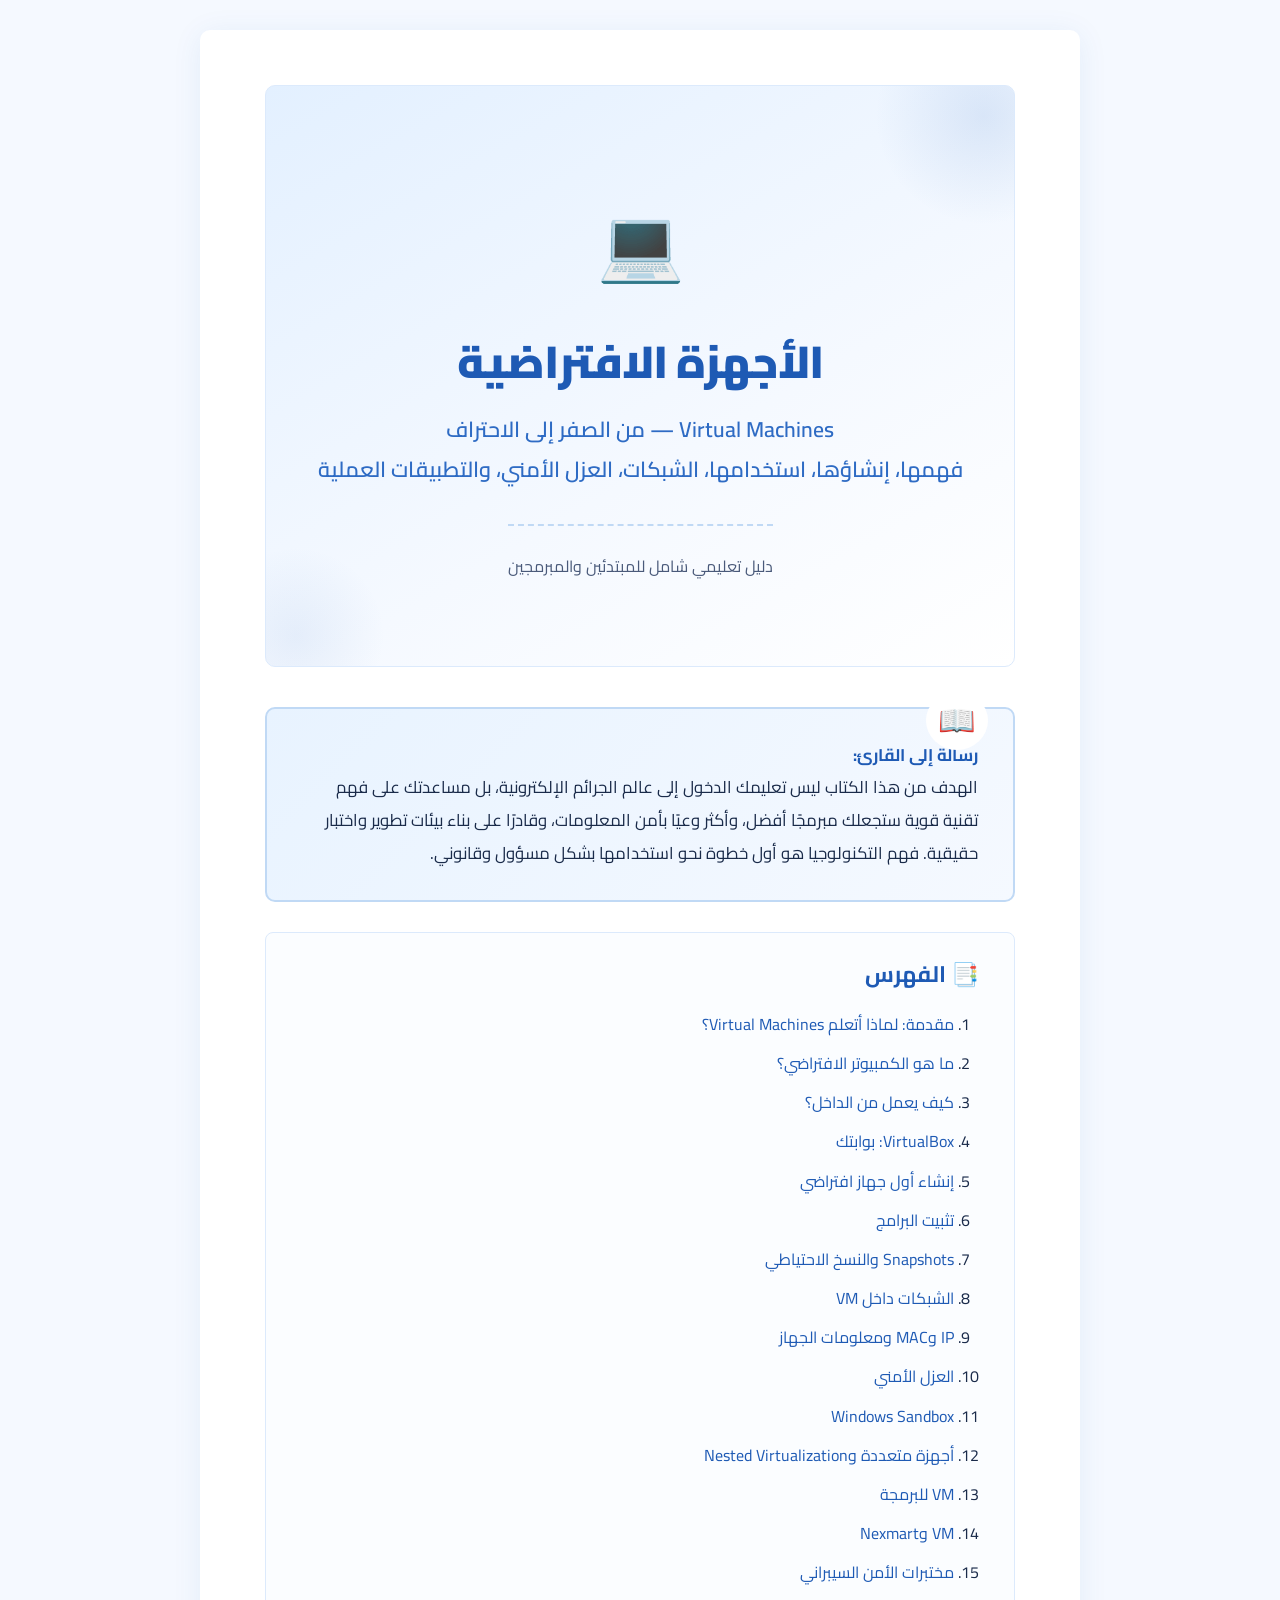
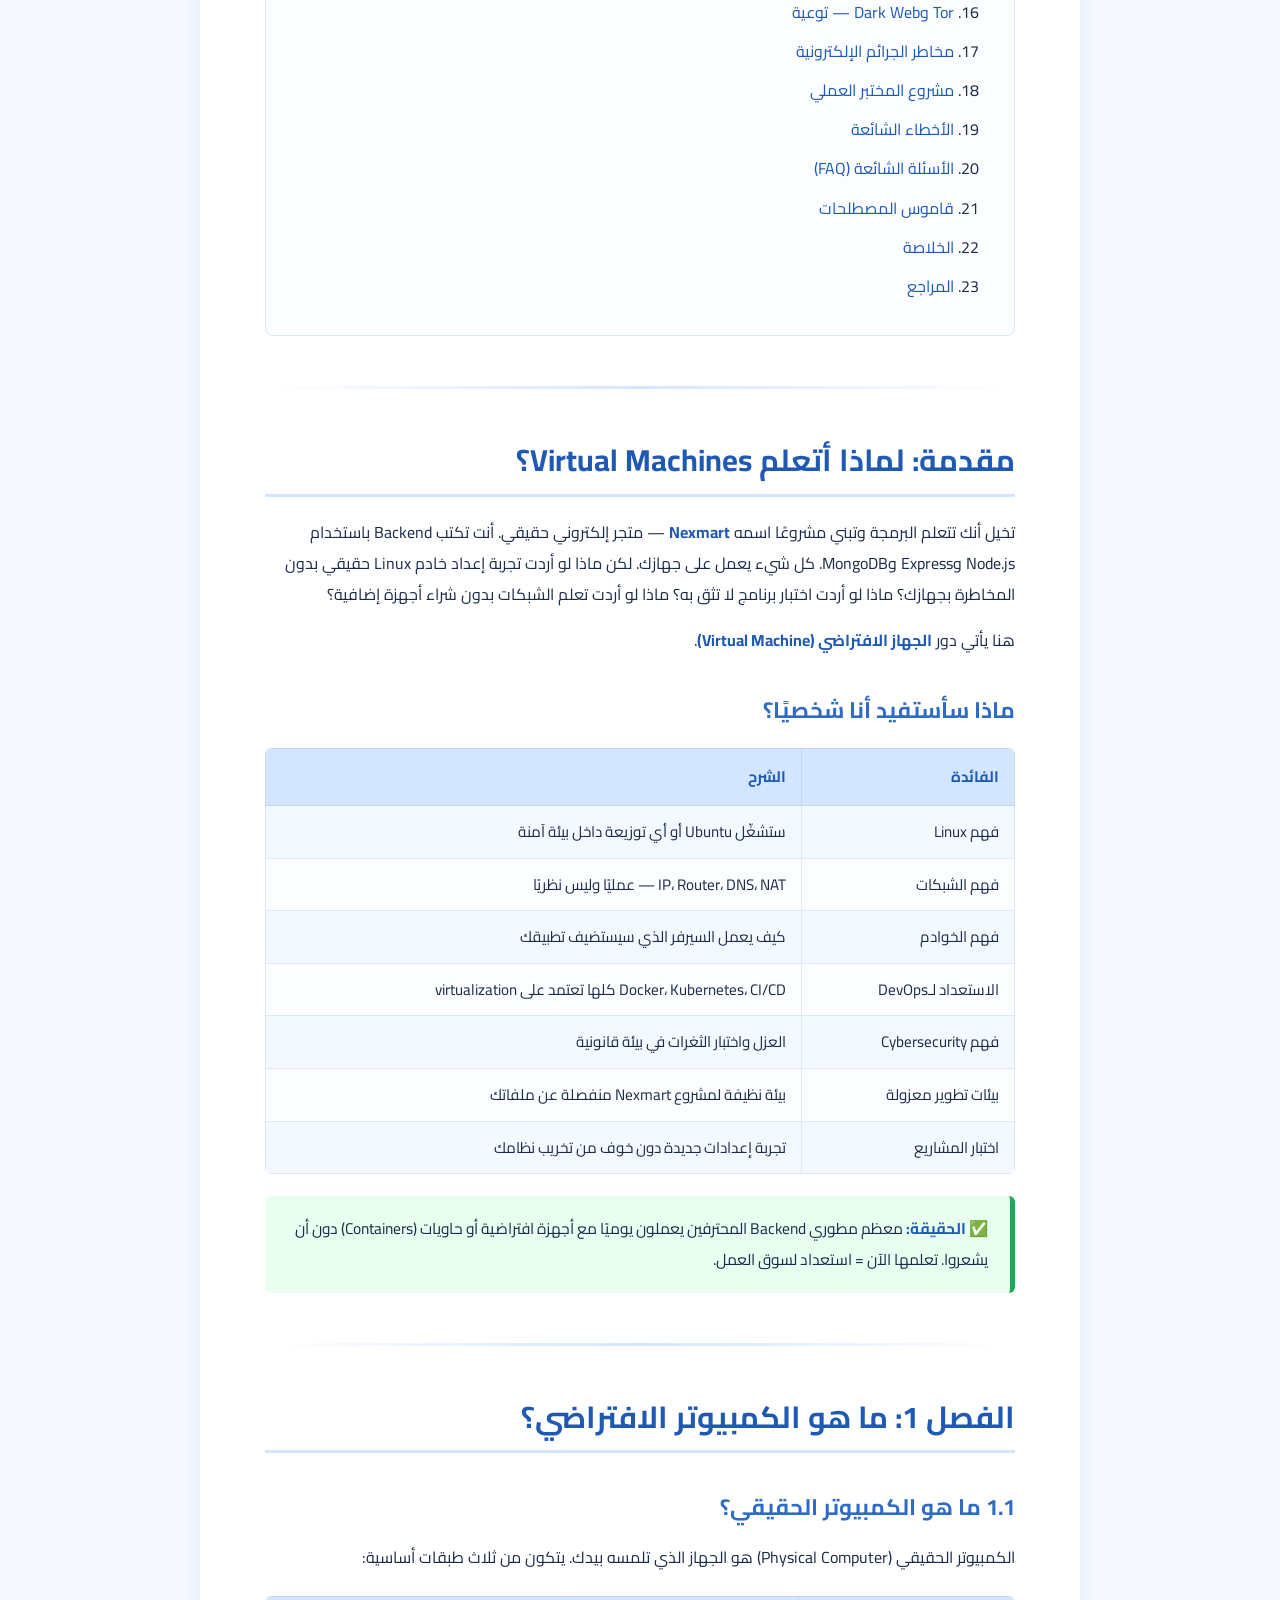
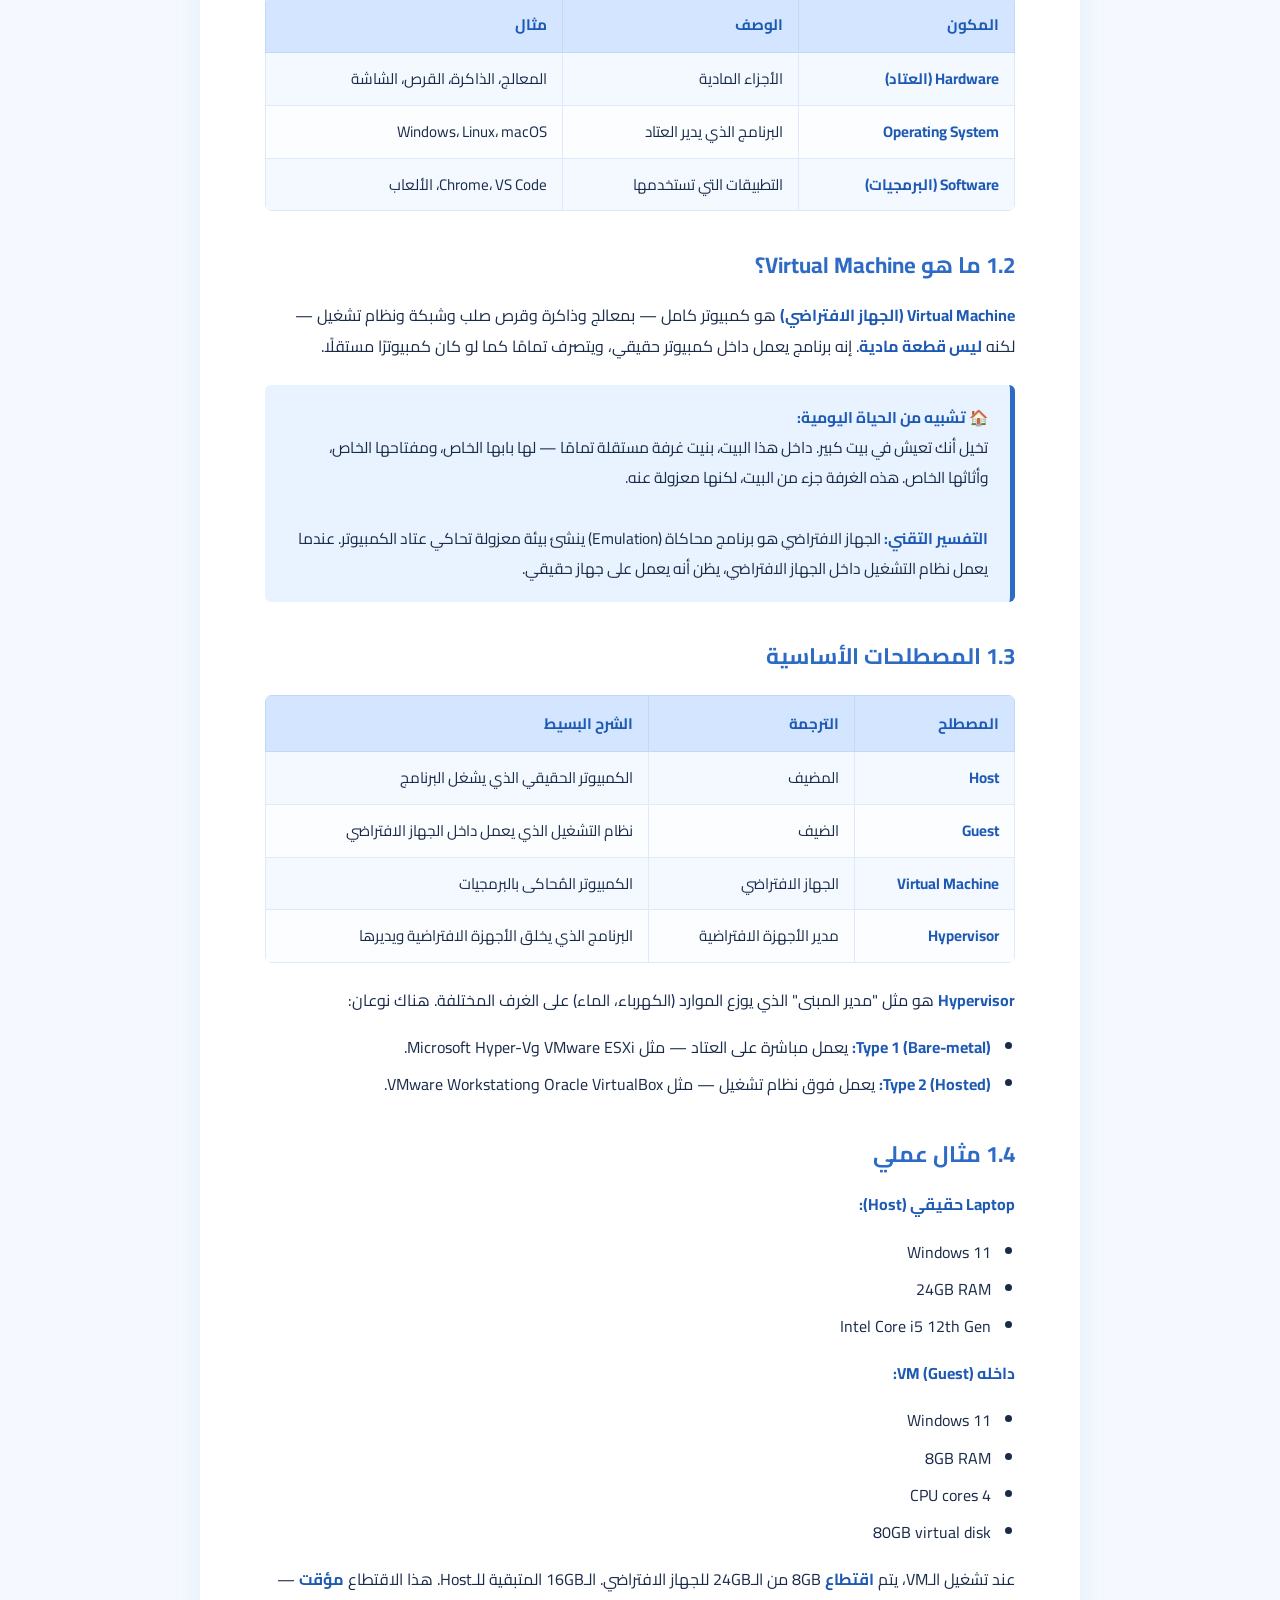
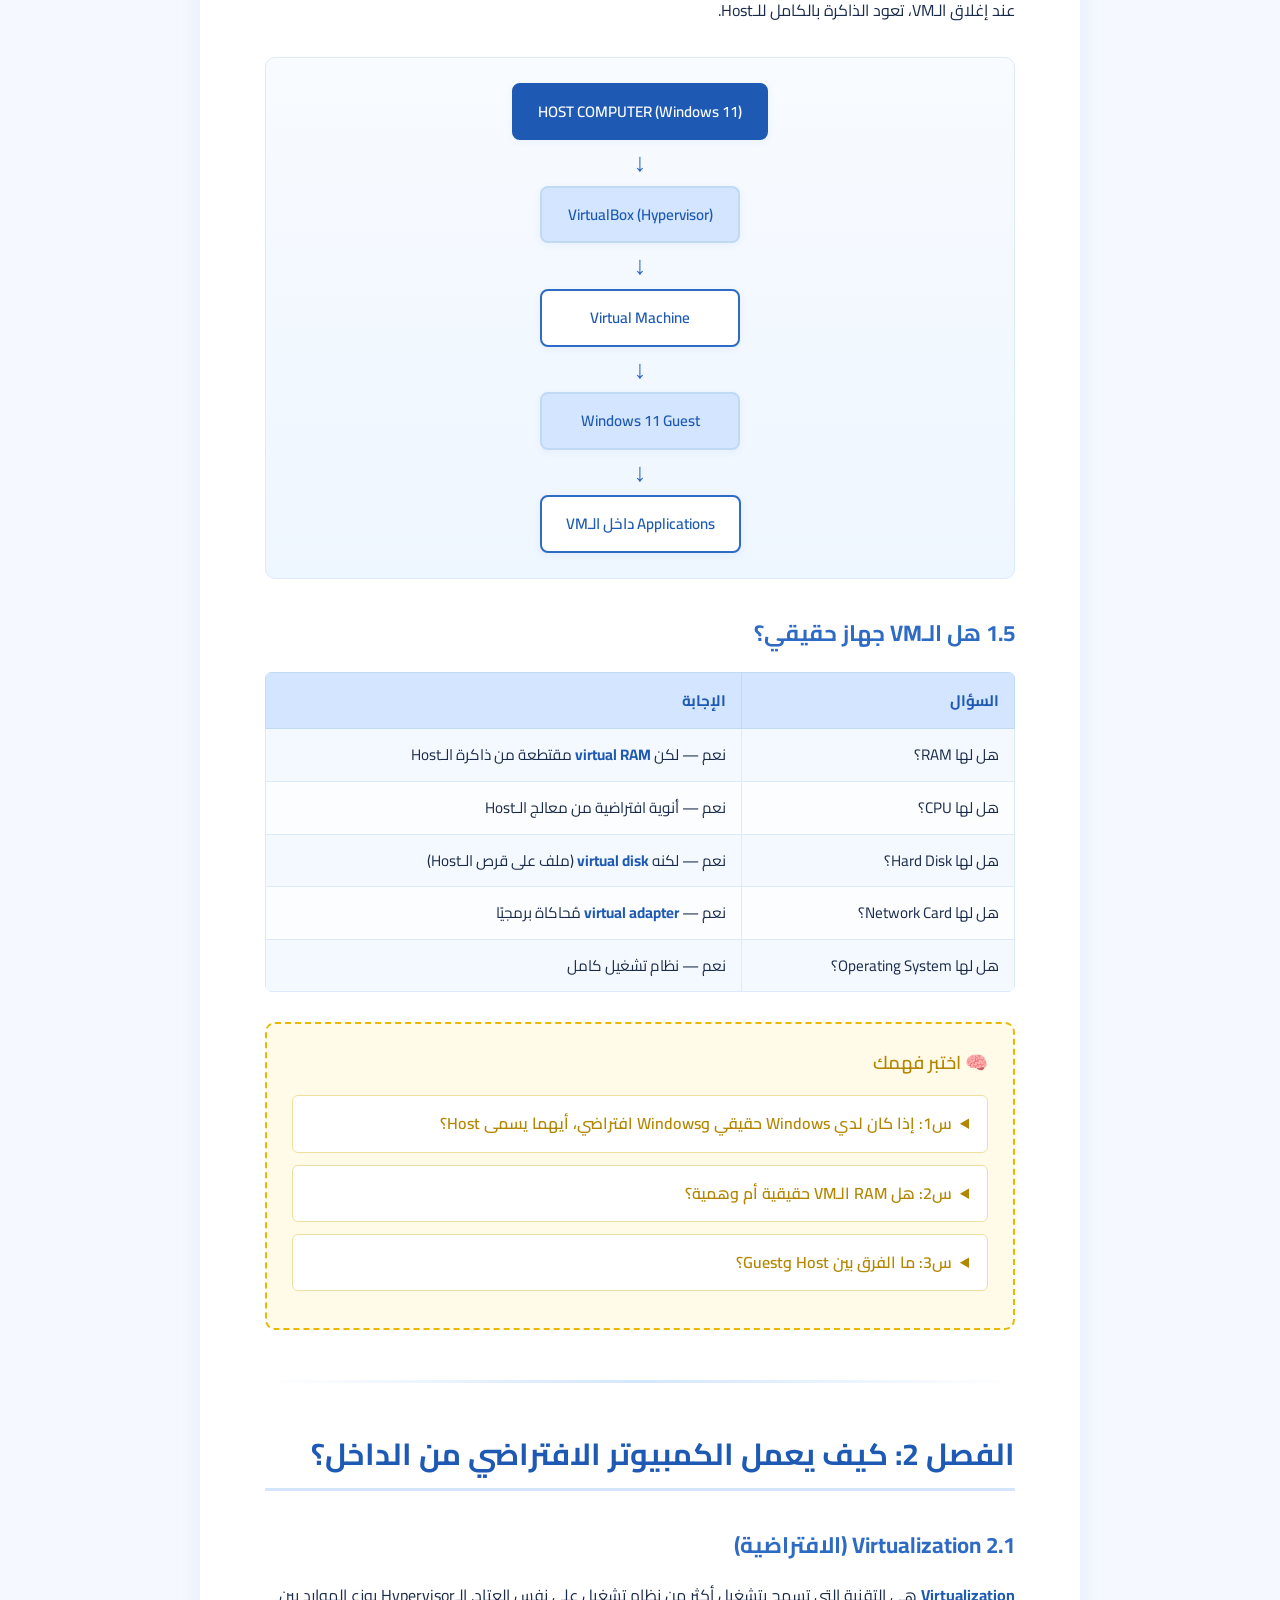
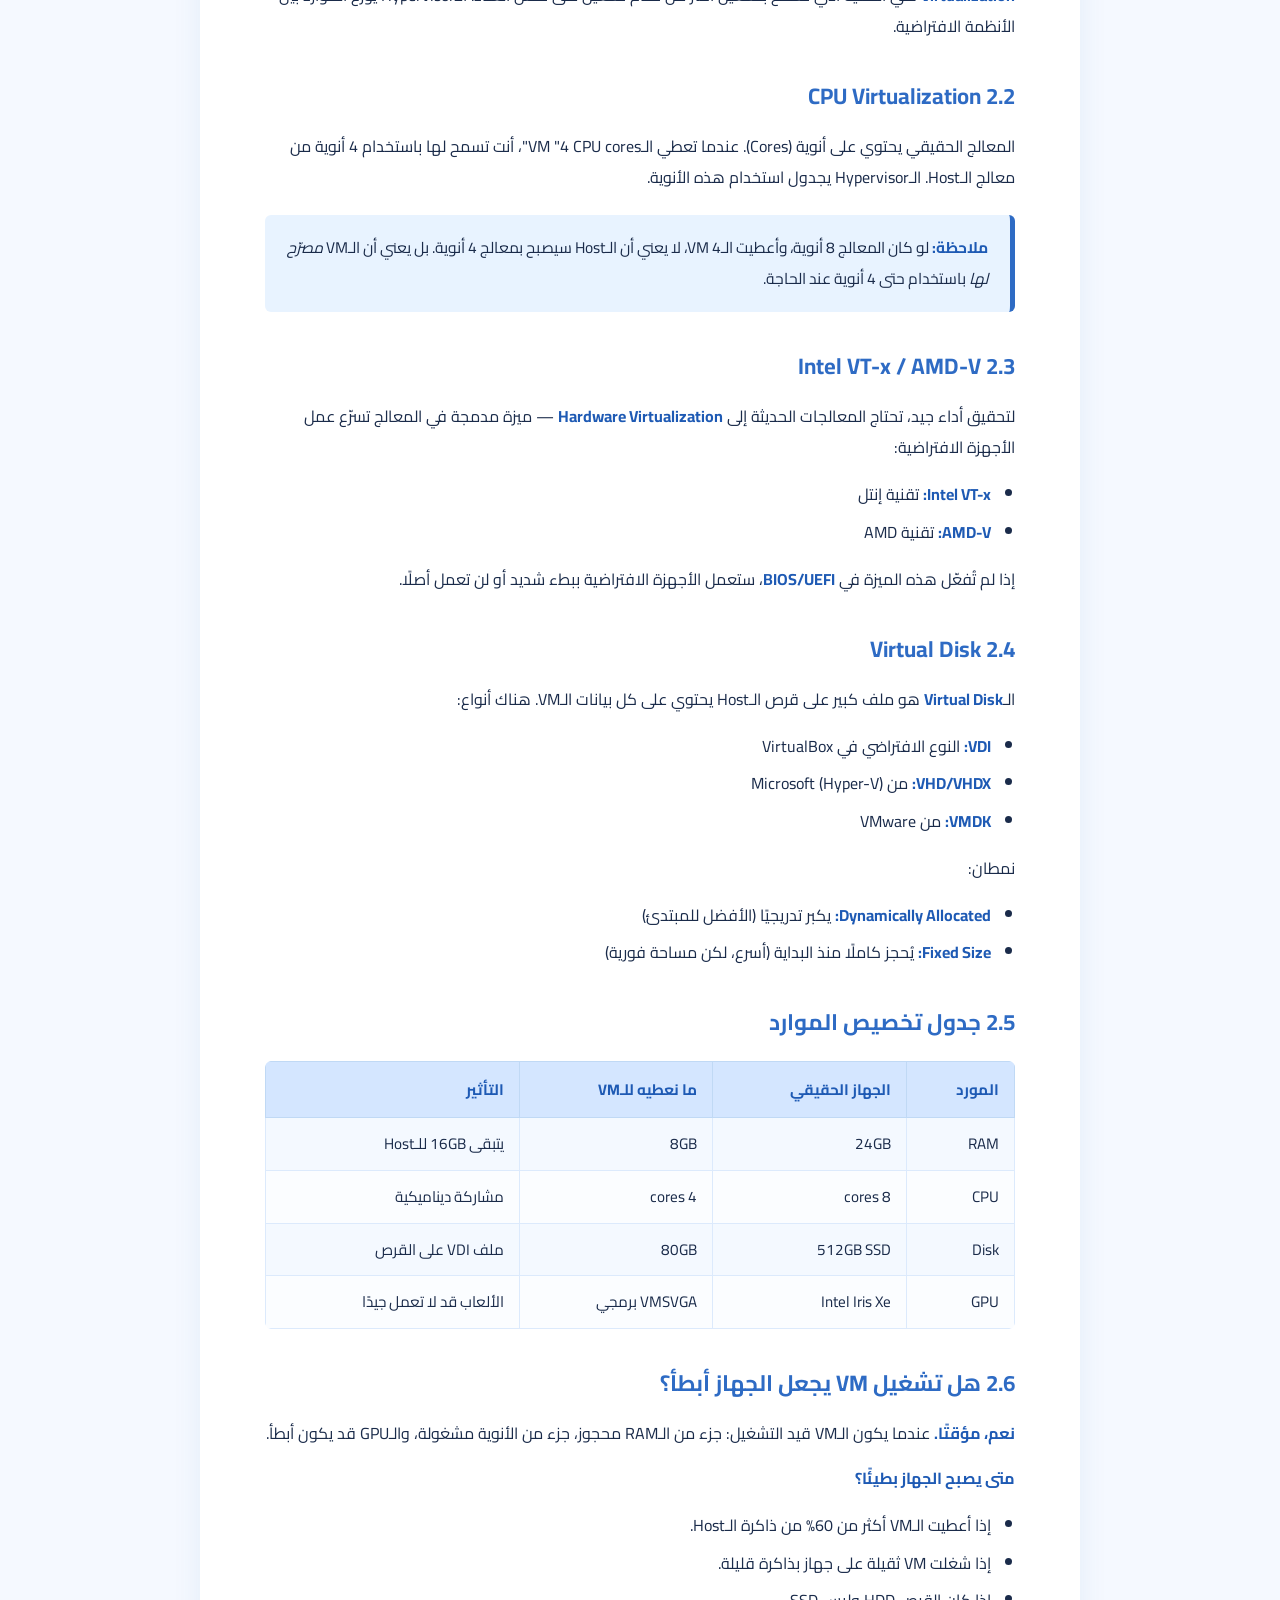
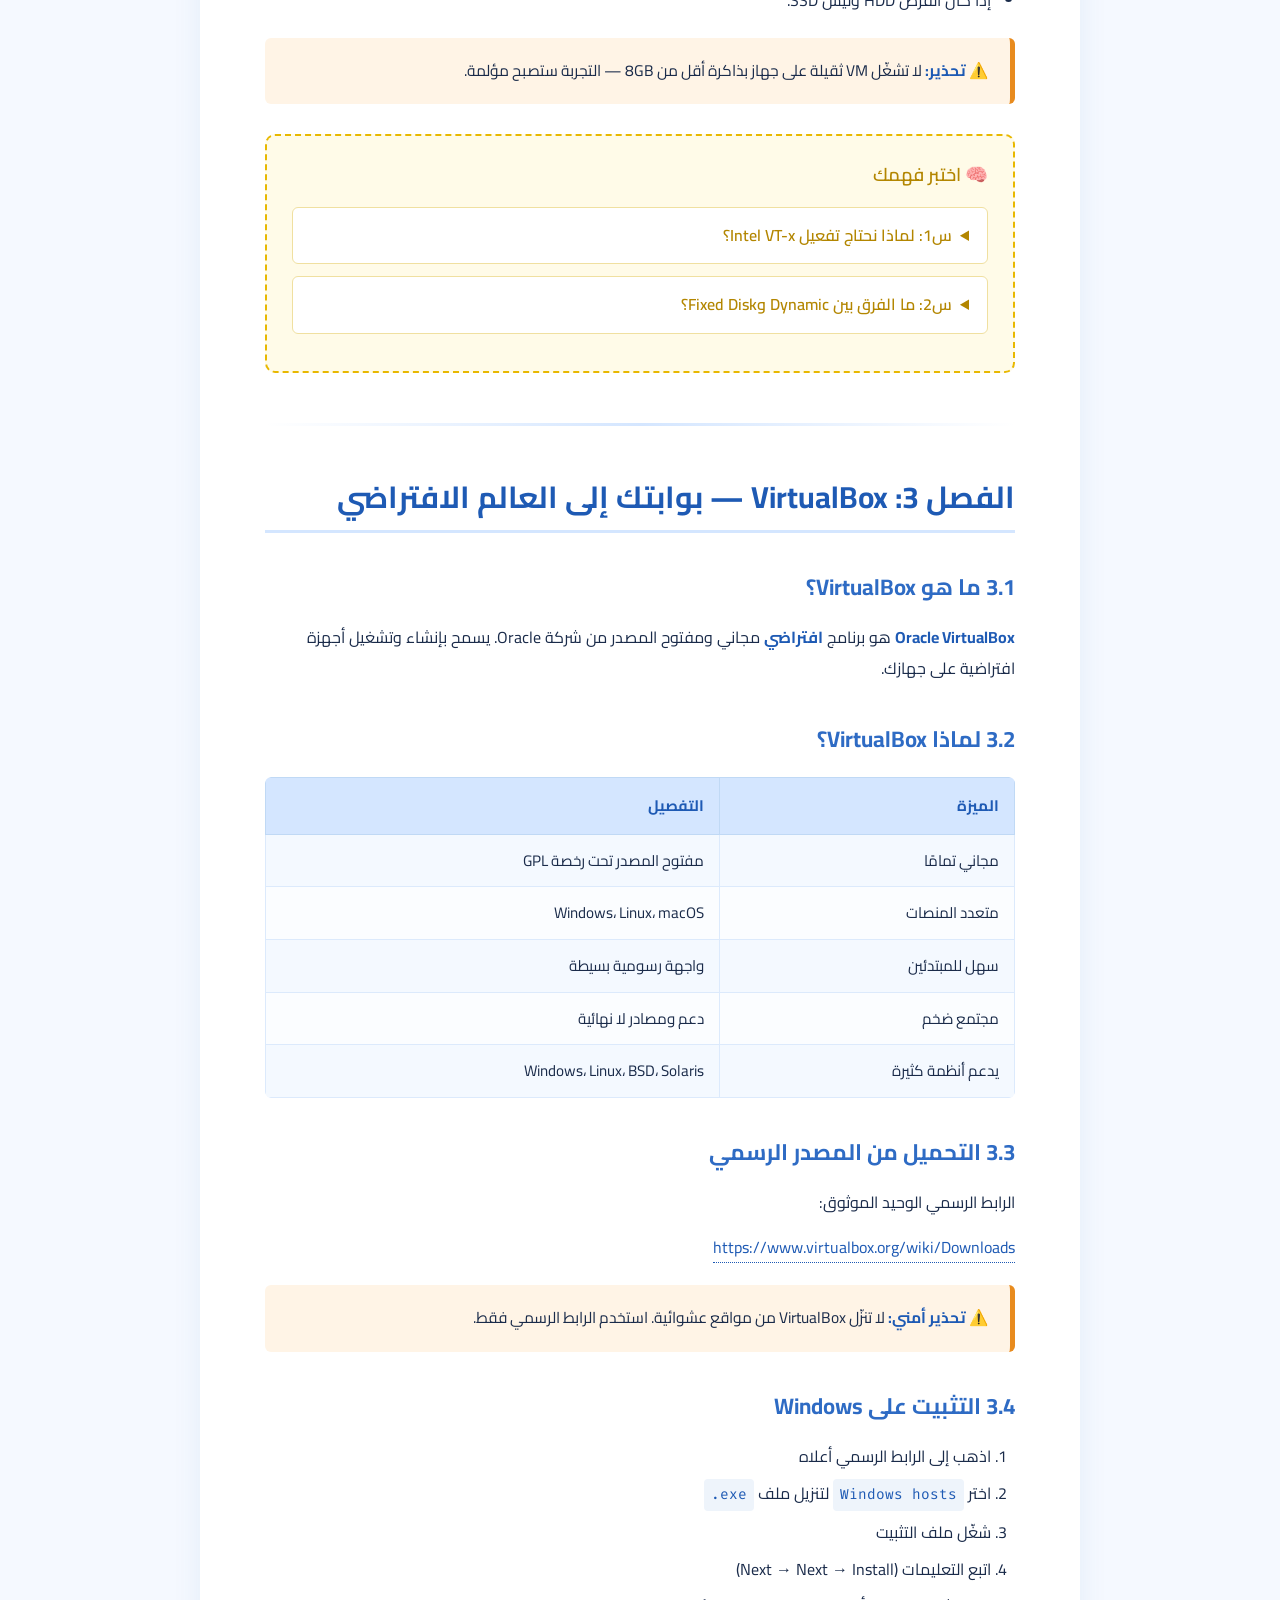
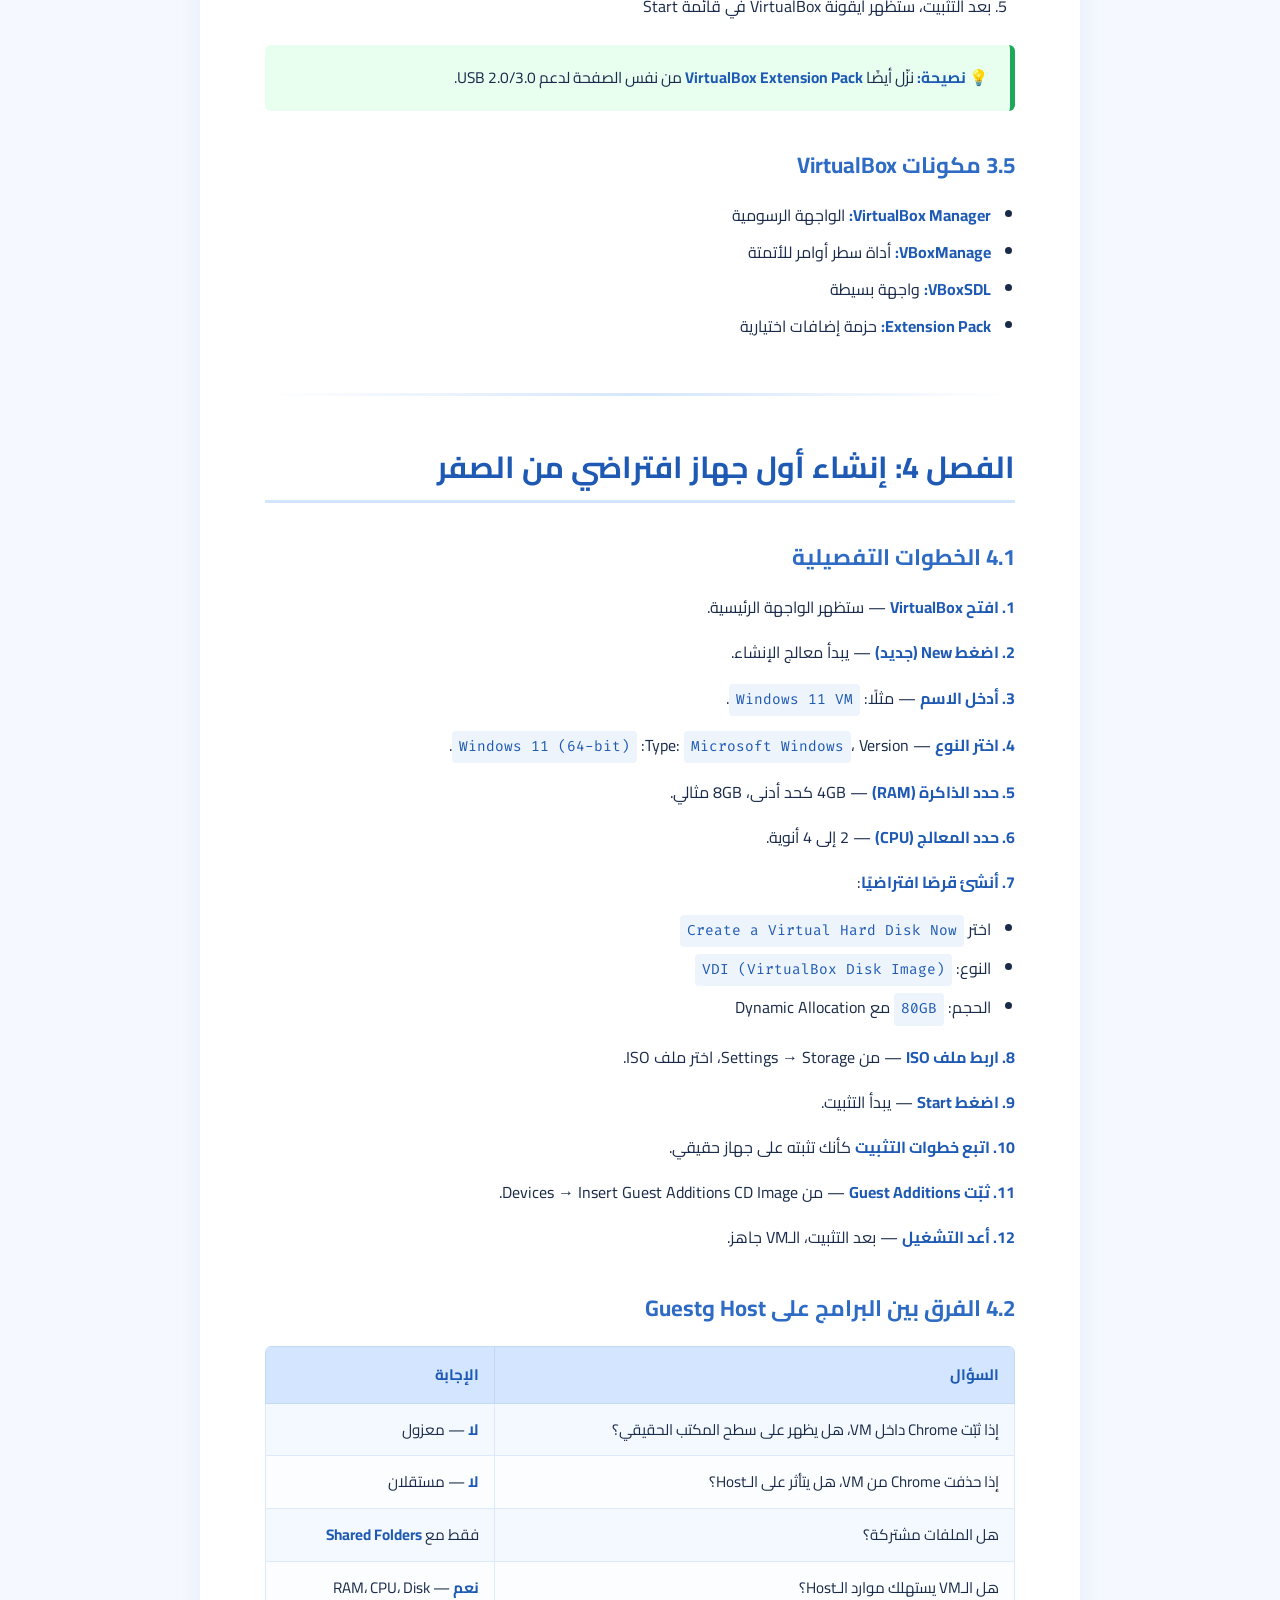
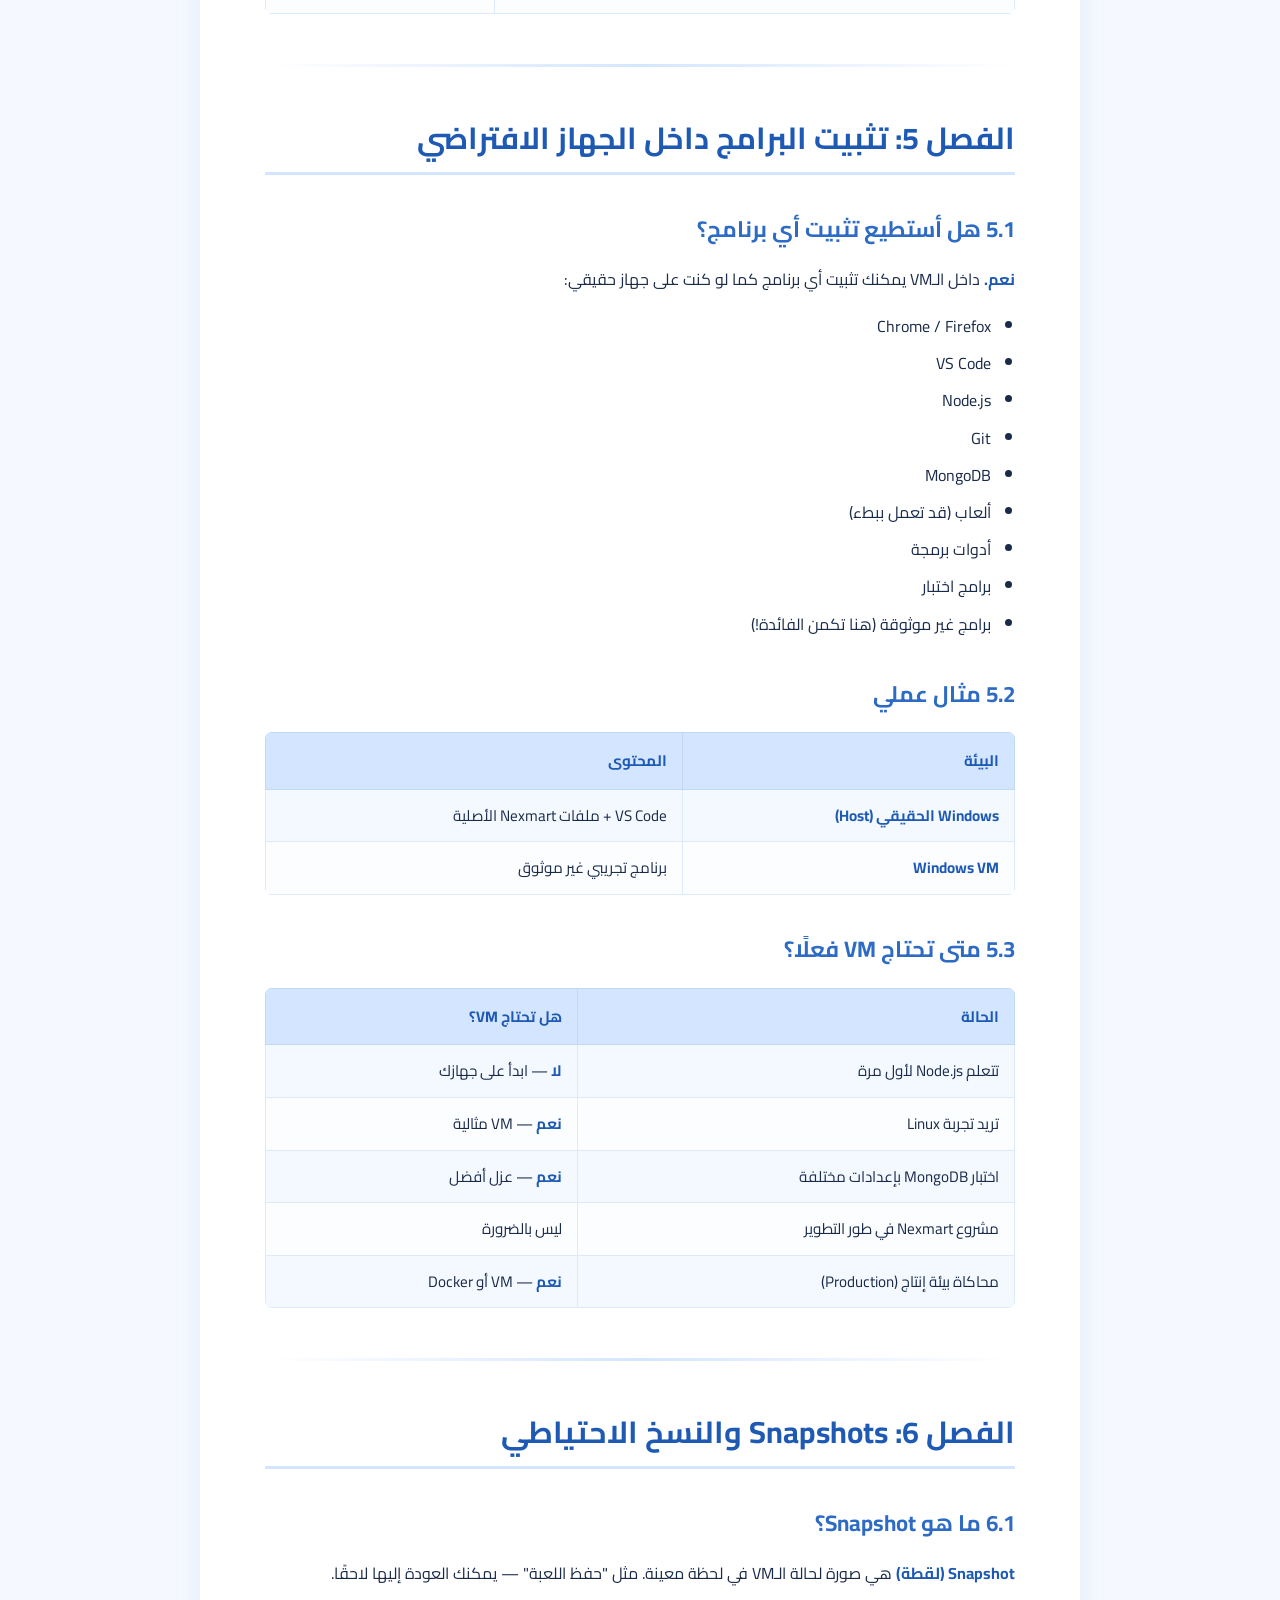
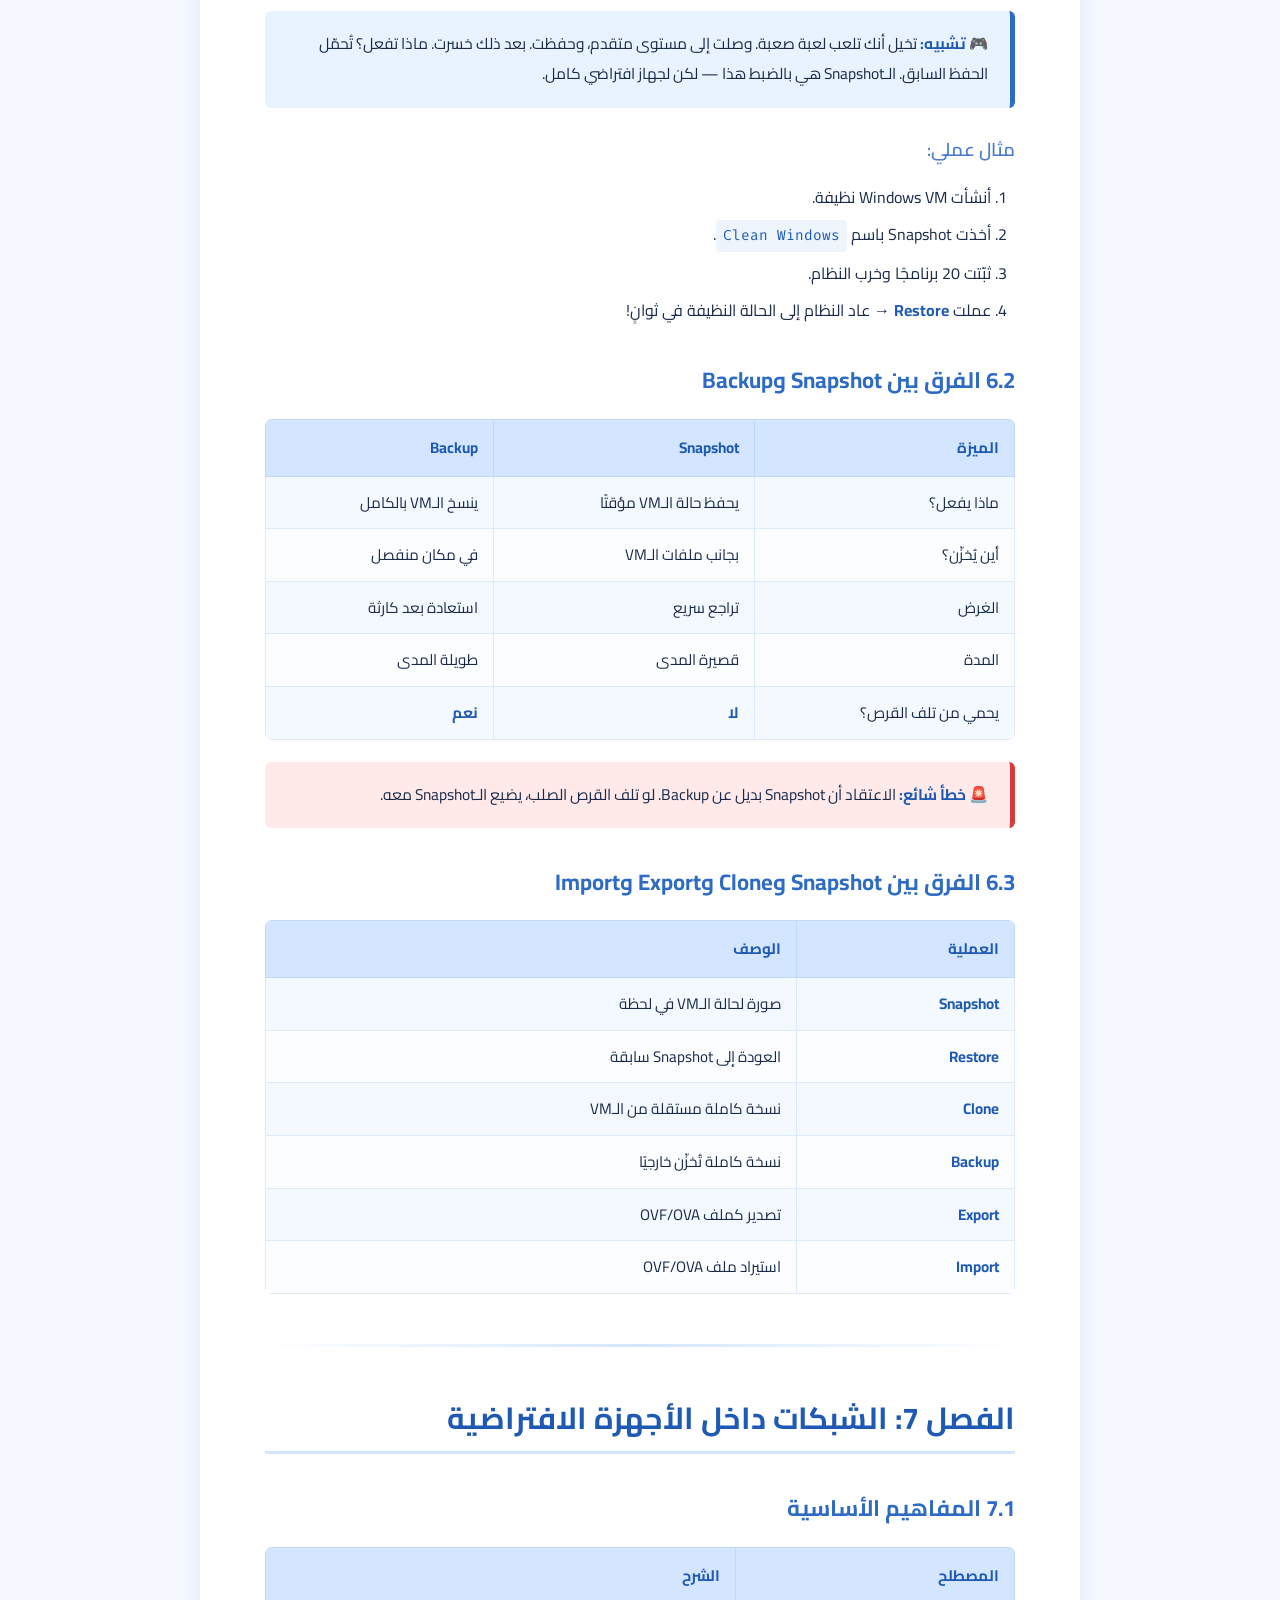
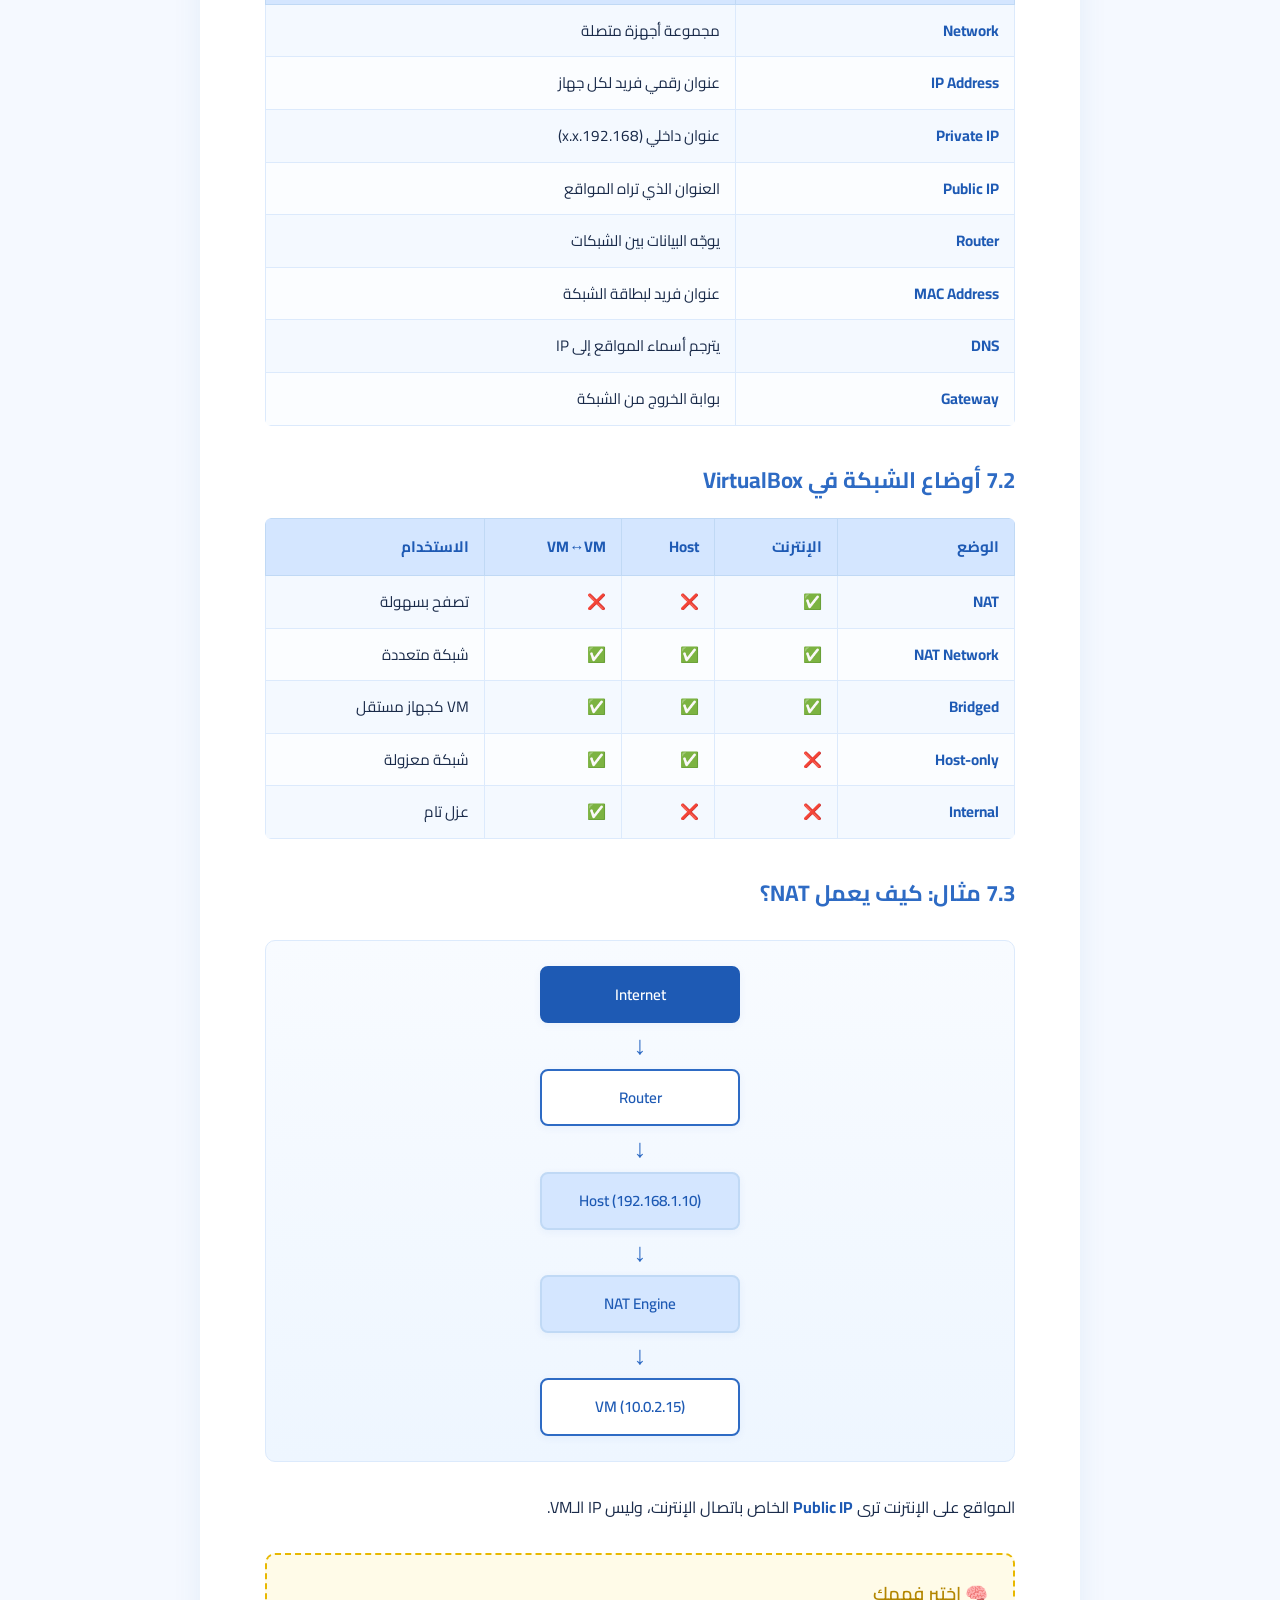
==== index.html @ f61614b9 "first commit" ====
<!DOCTYPE html>
<html lang="ar" dir="rtl">
<head>
<meta charset="UTF-8">
<meta name="viewport" content="width=device-width, initial-scale=1.0, viewport-fit=cover">
<meta name="theme-color" content="#1e5ab4">
<title>الأجهزة الافتراضية — من الصفر إلى الاحتراف</title>
<link rel="preconnect" href="https://fonts.googleapis.com">
<link rel="preconnect" href="https://fonts.gstatic.com" crossorigin>
<link href="https://fonts.googleapis.com/css2?family=Cairo:wght@300;400;600;700;900&family=Fira+Code:wght@400;600&display=swap" rel="stylesheet">
<style>
  :root {
    --primary: #1e5ab4;
    --primary-light: #2e6bc4;
    --primary-lighter: #4a7bc8;
    --accent: #d4e6ff;
    --bg: #f5f9ff;
    --bg-soft: #fbfdff;
    --text: #1a2b4a;
    --text-soft: #4a5a7a;
    --border: #c0d9f5;
    --border-soft: #dceafc;
    --warning: #e88b1e;
    --success: #1ea85a;
    --danger: #d63a3a;
  }

  * { box-sizing: border-box; -webkit-tap-highlight-color: transparent; }

  html {
    scroll-behavior: smooth;
    -webkit-text-size-adjust: 100%;
    text-size-adjust: 100%;
  }

  html, body {
    max-width: 100%;
    overflow-x: hidden;
  }

  body {
    font-family: 'Cairo', 'Segoe UI', Tahoma, sans-serif;
    background: var(--bg);
    color: var(--text);
    line-height: 1.95;
    margin: 0;
    padding: 0;
    font-size: 16px;
    word-wrap: break-word;
    overflow-wrap: break-word;
  }

  #progress-bar {
    position: fixed;
    top: 0;
    right: 0;
    height: 4px;
    width: 0%;
    background: linear-gradient(90deg, var(--primary), var(--primary-lighter));
    z-index: 9999;
    transition: width 0.1s ease;
    box-shadow: 0 0 10px rgba(46, 107, 196, 0.5);
  }

  #back-to-top {
    position: fixed;
    bottom: 24px;
    left: 20px;
    width: 50px;
    height: 50px;
    border-radius: 50%;
    background: var(--primary);
    color: white;
    border: none;
    cursor: pointer;
    font-size: 22px;
    box-shadow: 0 6px 20px rgba(30, 90, 180, 0.35);
    opacity: 0;
    visibility: hidden;
    transition: all 0.3s ease;
    z-index: 9998;
    font-family: inherit;
  }
  #back-to-top.show { opacity: 1; visibility: visible; }
  #back-to-top:active { transform: scale(0.92); }

  .page {
    max-width: 880px;
    margin: 30px auto;
    background: white;
    padding: 55px 65px;
    box-shadow: 0 4px 30px rgba(30, 90, 180, 0.08);
    border-radius: 10px;
  }

  .cover {
    text-align: center;
    padding: 90px 40px 70px;
    background: linear-gradient(150deg, #e3f0ff 0%, #f5f9ff 60%, #ffffff 100%);
    border-radius: 10px;
    margin-bottom: 40px;
    border: 1px solid var(--border-soft);
    position: relative;
    overflow: hidden;
  }
  .cover::before {
    content: "";
    position: absolute;
    top: -80px;
    right: -80px;
    width: 220px;
    height: 220px;
    background: radial-gradient(circle, rgba(46, 107, 196, 0.12), transparent 70%);
    border-radius: 50%;
    pointer-events: none;
  }
  .cover::after {
    content: "";
    position: absolute;
    bottom: -60px;
    left: -60px;
    width: 180px;
    height: 180px;
    background: radial-gradient(circle, rgba(46, 107, 196, 0.08), transparent 70%);
    border-radius: 50%;
    pointer-events: none;
  }
  .cover .icon-vm {
    font-size: 70px;
    margin-bottom: 20px;
    display: block;
    position: relative;
    z-index: 1;
  }
  .cover h1 {
    color: var(--primary);
    font-size: 2.8em;
    margin: 10px 0;
    border: none;
    font-weight: 900;
    letter-spacing: -1px;
    position: relative;
    z-index: 1;
    line-height: 1.3;
  }
  .cover .subtitle {
    color: var(--primary-light);
    font-size: 1.35em;
    font-weight: 600;
    margin: 8px 0;
    position: relative;
    z-index: 1;
    line-height: 1.5;
  }
  .cover .tagline {
    color: var(--text-soft);
    font-size: 1em;
    margin-top: 30px;
    padding-top: 25px;
    border-top: 2px dashed var(--border);
    display: inline-block;
    position: relative;
    z-index: 1;
  }

  h1 {
    color: var(--primary);
    border-bottom: 3px solid var(--accent);
    padding-bottom: 12px;
    margin-top: 50px;
    font-size: 1.9em;
    font-weight: 700;
    scroll-margin-top: 20px;
    line-height: 1.4;
  }
  h2 {
    color: var(--primary-light);
    margin-top: 38px;
    font-size: 1.4em;
    font-weight: 700;
    scroll-margin-top: 20px;
    line-height: 1.45;
  }
  h3 {
    color: var(--primary-lighter);
    margin-top: 28px;
    font-size: 1.15em;
    font-weight: 600;
    line-height: 1.5;
  }

  p { margin: 14px 0; }

  a { color: var(--primary); text-decoration: none; border-bottom: 1px dotted var(--primary); word-break: break-word; }
  a:active { color: var(--primary-light); }

  strong { color: var(--primary); font-weight: 700; }

  ul, ol { padding-right: 24px; }
  li { margin: 6px 0; }

  .toc {
    background: var(--bg-soft);
    border: 1px solid var(--border-soft);
    border-radius: 8px;
    padding: 25px 35px;
    margin: 30px 0;
  }
  .toc h2 { margin-top: 0; color: var(--primary); }
  .toc ol { padding-right: 25px; margin: 0; }
  .toc li { margin: 8px 0; }
  .toc a { border-bottom: none; }
  .toc a:active { color: var(--primary-light); }

  .table-wrap {
    overflow-x: auto;
    -webkit-overflow-scrolling: touch;
    margin: 22px 0;
    border-radius: 6px;
    max-width: 100%;
  }
  .table-wrap table { margin: 0; }

  table {
    width: 100%;
    border-collapse: collapse;
    margin: 22px 0;
    background: var(--bg-soft);
    border-radius: 6px;
    overflow: hidden;
    font-size: 0.95em;
  }
  th {
    background: var(--accent);
    color: var(--primary);
    padding: 13px 15px;
    text-align: right;
    border: 1px solid var(--border);
    font-weight: 700;
    white-space: nowrap;
  }
  td {
    padding: 11px 15px;
    border: 1px solid var(--border-soft);
    vertical-align: top;
  }
  tr:nth-child(even) td { background: #f4f9ff; }

  .note, .warning, .tip, .danger, .info {
    padding: 18px 22px;
    margin: 22px 0;
    border-radius: 6px;
    position: relative;
    font-size: 0.97em;
    word-wrap: break-word;
  }
  .note { background: #e8f3ff; border-right: 5px solid var(--primary-light); }
  .warning { background: #fff4e6; border-right: 5px solid var(--warning); }
  .tip { background: #e8fff0; border-right: 5px solid var(--success); }
  .danger { background: #ffe9e9; border-right: 5px solid var(--danger); }
  .info { background: #eef4fb; border-right: 5px solid var(--primary-lighter); }

  code {
    background: #eef4fb;
    color: var(--primary);
    padding: 2px 7px;
    border-radius: 4px;
    font-family: 'Fira Code', 'Courier New', monospace;
    font-size: 0.9em;
    direction: ltr;
    display: inline-block;
    word-break: break-all;
    max-width: 100%;
  }
  pre {
    background: #1a2b4a;
    color: #e3f0ff;
    padding: 20px;
    border-radius: 8px;
    overflow-x: auto;
    -webkit-overflow-scrolling: touch;
    direction: ltr;
    text-align: left;
    font-family: 'Fira Code', 'Courier New', monospace;
    font-size: 0.88em;
    line-height: 1.6;
    max-width: 100%;
    margin: 20px 0;
  }
  pre code {
    background: none;
    color: inherit;
    padding: 0;
    display: block;
    word-break: normal;
  }

  .diagram {
    display: flex;
    flex-direction: column;
    align-items: center;
    gap: 10px;
    margin: 30px 0;
    padding: 25px 20px;
    background: linear-gradient(180deg, #f8fbff, #eef6ff);
    border-radius: 10px;
    border: 1px solid var(--border-soft);
    max-width: 100%;
  }
  .diagram .box {
    background: white;
    border: 2px solid var(--primary-light);
    color: var(--primary);
    padding: 12px 24px;
    border-radius: 8px;
    font-weight: 600;
    min-width: 200px;
    max-width: 100%;
    text-align: center;
    box-shadow: 0 2px 8px rgba(30, 90, 180, 0.06);
    font-size: 0.95em;
    word-wrap: break-word;
  }
  .diagram .box.accent {
    background: var(--primary);
    color: white;
    border-color: var(--primary);
  }
  .diagram .box.soft {
    background: var(--accent);
    border-color: var(--border);
  }
  .diagram .arrow {
    color: var(--primary-light);
    font-size: 1.6em;
    line-height: 1;
    font-weight: bold;
  }
  .diagram.horizontal {
    flex-direction: row;
    flex-wrap: wrap;
    justify-content: center;
  }
  .diagram.horizontal .arrow { transform: rotate(-90deg); }

  .chapter-divider {
    height: 3px;
    background: linear-gradient(90deg, transparent, var(--accent), transparent);
    margin: 50px 0;
    border: none;
  }

  .intro-message {
    background: linear-gradient(135deg, #e8f3ff, #f5f9ff);
    border: 2px solid var(--border);
    border-radius: 10px;
    padding: 30px 35px;
    margin: 30px 0;
    font-size: 1.05em;
    position: relative;
  }
  .intro-message::before {
    content: "📖";
    position: absolute;
    top: -18px;
    right: 25px;
    background: white;
    padding: 0 12px;
    font-size: 1.8em;
    border-radius: 50%;
  }

  .faq-item {
    border-right: 4px solid var(--accent);
    padding: 12px 20px;
    margin: 15px 0;
    background: var(--bg-soft);
    border-radius: 0 6px 6px 0;
  }
  .faq-item .q {
    color: var(--primary);
    font-weight: 700;
    margin-bottom: 6px;
  }
  .faq-item .a { color: var(--text-soft); }

  .quiz {
    background: #fffbe8;
    border: 2px dashed #e8b800;
    border-radius: 10px;
    padding: 25px;
    margin: 30px 0;
  }
  .quiz h3 { color: #b38600; margin-top: 0; }
  .quiz details {
    margin: 12px 0;
    padding: 12px 18px;
    background: white;
    border-radius: 6px;
    border: 1px solid #f0e0a0;
  }
  .quiz summary {
    cursor: pointer;
    font-weight: 600;
    color: #b38600;
    user-select: none;
    -webkit-user-select: none;
  }
  .quiz details[open] summary { margin-bottom: 10px; }

  @page {
    size: A4;
    margin: 18mm 15mm;
  }
  @media print {
    body { background: white; font-size: 11pt; line-height: 1.7; }
    .page { box-shadow: none; margin: 0; padding: 0; max-width: 100%; border-radius: 0; }
    #progress-bar, #back-to-top { display: none !important; }
    h1 { page-break-before: always; font-size: 20pt; }
    h1:first-of-type { page-break-before: avoid; }
    h2, h3 { page-break-after: avoid; }
    table, .diagram, .note, .warning, .tip, .danger, .info { page-break-inside: avoid; }
    .cover { page-break-after: always; background: white; border: none; }
    a { color: var(--primary); border-bottom: none; }
    tr:hover td { background: inherit; }
    .table-wrap { overflow: visible; }
  }

  @media (max-width: 640px) {
    body { font-size: 15px; line-height: 1.85; }
    .page { padding: 30px 18px; margin: 12px 8px; border-radius: 8px; }
    h1 { font-size: 1.5em; padding-bottom: 9px; margin-top: 40px; }
    h2 { font-size: 1.2em; margin-top: 30px; }
    h3 { font-size: 1.05em; }
    .cover { padding: 50px 20px 40px; margin-bottom: 25px; }
    .cover h1 { font-size: 2em; letter-spacing: 0; }
    .cover .subtitle { font-size: 1.05em; }
    .cover .icon-vm { font-size: 54px; margin-bottom: 14px; }
    .cover .tagline { margin-top: 22px; padding-top: 18px; font-size: 0.9em; }
    .toc { padding: 18px 20px; }
    .diagram { padding: 18px 12px; gap: 8px; }
    .diagram .box { min-width: 0; width: 100%; max-width: 300px; padding: 10px 14px; font-size: 0.9em; }
    .diagram.horizontal { flex-direction: column; }
    .diagram.horizontal .arrow { transform: none; }
    pre { font-size: 0.78em; padding: 14px; border-radius: 6px; }
    code { font-size: 0.85em; padding: 2px 5px; }
    table { font-size: 0.88em; }
    th, td { padding: 9px 10px; }
    th { white-space: normal; }
    .note, .warning, .tip, .danger, .info { padding: 14px 16px; font-size: 0.93em; }
    .intro-message { padding: 22px 20px; font-size: 1em; }
    .intro-message::before { right: 15px; font-size: 1.4em; top: -14px; }
    #back-to-top { bottom: 20px; left: 15px; width: 46px; height: 46px; font-size: 20px; }
    .quiz { padding: 20px 16px; }
    .quiz details { padding: 11px 14px; }
    .faq-item { padding: 11px 16px; }
    .chapter-divider { margin: 35px 0; }
  }

  @media (max-width: 360px) {
    body { font-size: 14.5px; }
    .page { padding: 22px 13px; margin: 8px 5px; border-radius: 6px; }
    .cover { padding: 38px 14px 28px; border-radius: 8px; }
    .cover h1 { font-size: 1.65em; }
    .cover .subtitle { font-size: 0.95em; }
    .cover .icon-vm { font-size: 44px; }
    h1 { font-size: 1.35em; padding-bottom: 8px; margin-top: 32px; }
    h2 { font-size: 1.1em; margin-top: 24px; }
    h3 { font-size: 1em; }
    .toc { padding: 15px 14px; }
    .toc ol { padding-right: 18px; }
    table { font-size: 0.82em; }
    th, td { padding: 7px 8px; }
    .diagram { padding: 14px 10px; }
    .diagram .box { padding: 8px 10px; font-size: 0.85em; }
    .diagram .arrow { font-size: 1.3em; }
    pre { font-size: 0.72em; padding: 12px; }
    code { font-size: 0.8em; }
    .note, .warning, .tip, .danger, .info { padding: 12px 13px; font-size: 0.9em; }
    .intro-message { padding: 18px 15px; }
    .quiz { padding: 16px 12px; }
    .quiz details { padding: 10px 12px; }
    .faq-item { padding: 10px 13px; }
    ul, ol { padding-right: 20px; }
  }
</style>
</head>
<body>

<div id="progress-bar"></div>
<button id="back-to-top" title="عودة للأعلى">↑</button>

<div class="page">
<div class="cover">
  <span class="icon-vm">💻</span>
  <h1>الأجهزة الافتراضية</h1>
  <p class="subtitle">Virtual Machines — من الصفر إلى الاحتراف</p>
  <p class="subtitle">فهمها، إنشاؤها، استخدامها، الشبكات، العزل الأمني، والتطبيقات العملية</p>
  <p class="tagline">دليل تعليمي شامل للمبتدئين والمبرمجين</p>
</div>

<div class="intro-message">
  <strong>رسالة إلى القارئ:</strong><br>
  الهدف من هذا الكتاب ليس تعليمك الدخول إلى عالم الجرائم الإلكترونية، بل مساعدتك على فهم تقنية قوية ستجعلك مبرمجًا أفضل، وأكثر وعيًا بأمن المعلومات، وقادرًا على بناء بيئات تطوير واختبار حقيقية. فهم التكنولوجيا هو أول خطوة نحو استخدامها بشكل مسؤول وقانوني.
</div>

<div class="toc">
  <h2>📑 الفهرس</h2>
  <ol>
    <li><a href="#ch0">مقدمة: لماذا أتعلم Virtual Machines؟</a></li>
    <li><a href="#ch1">ما هو الكمبيوتر الافتراضي؟</a></li>
    <li><a href="#ch2">كيف يعمل من الداخل؟</a></li>
    <li><a href="#ch3">VirtualBox: بوابتك</a></li>
    <li><a href="#ch4">إنشاء أول جهاز افتراضي</a></li>
    <li><a href="#ch5">تثبيت البرامج</a></li>
    <li><a href="#ch6">Snapshots والنسخ الاحتياطي</a></li>
    <li><a href="#ch7">الشبكات داخل VM</a></li>
    <li><a href="#ch8">IP وMAC ومعلومات الجهاز</a></li>
    <li><a href="#ch9">العزل الأمني</a></li>
    <li><a href="#ch10">Windows Sandbox</a></li>
    <li><a href="#ch11">أجهزة متعددة وNested Virtualization</a></li>
    <li><a href="#ch12">VM للبرمجة</a></li>
    <li><a href="#ch13">VM وNexmart</a></li>
    <li><a href="#ch14">مختبرات الأمن السيبراني</a></li>
    <li><a href="#ch15">Tor وDark Web — توعية</a></li>
    <li><a href="#ch16">مخاطر الجرائم الإلكترونية</a></li>
    <li><a href="#ch17">مشروع المختبر العملي</a></li>
    <li><a href="#ch18">الأخطاء الشائعة</a></li>
    <li><a href="#ch19">الأسئلة الشائعة (FAQ)</a></li>
    <li><a href="#glossary">قاموس المصطلحات</a></li>
    <li><a href="#summary">الخلاصة</a></li>
    <li><a href="#references">المراجع</a></li>
  </ol>
</div>

<hr class="chapter-divider">

<h1 id="ch0">مقدمة: لماذا أتعلم Virtual Machines؟</h1>

<p>تخيل أنك تتعلم البرمجة وتبني مشروعًا اسمه <strong>Nexmart</strong> — متجر إلكتروني حقيقي. أنت تكتب Backend باستخدام Node.js وExpress وMongoDB. كل شيء يعمل على جهازك. لكن ماذا لو أردت تجربة إعداد خادم Linux حقيقي بدون المخاطرة بجهازك؟ ماذا لو أردت اختبار برنامج لا تثق به؟ ماذا لو أردت تعلم الشبكات بدون شراء أجهزة إضافية؟</p>

<p>هنا يأتي دور <strong>الجهاز الافتراضي (Virtual Machine)</strong>.</p>

<h2>ماذا سأستفيد أنا شخصيًا؟</h2>

<div class="table-wrap">
<table>
  <tr><th>الفائدة</th><th>الشرح</th></tr>
  <tr><td>فهم Linux</td><td>ستشغّل Ubuntu أو أي توزيعة داخل بيئة آمنة</td></tr>
  <tr><td>فهم الشبكات</td><td>IP، Router، DNS، NAT — عمليًا وليس نظريًا</td></tr>
  <tr><td>فهم الخوادم</td><td>كيف يعمل السيرفر الذي سيستضيف تطبيقك</td></tr>
  <tr><td>الاستعداد لـDevOps</td><td>Docker، Kubernetes، CI/CD كلها تعتمد على virtualization</td></tr>
  <tr><td>فهم Cybersecurity</td><td>العزل واختبار الثغرات في بيئة قانونية</td></tr>
  <tr><td>بيئات تطوير معزولة</td><td>بيئة نظيفة لمشروع Nexmart منفصلة عن ملفاتك</td></tr>
  <tr><td>اختبار المشاريع</td><td>تجربة إعدادات جديدة دون خوف من تخريب نظامك</td></tr>
</table>
</div>

<div class="tip">
  <strong>✅ الحقيقة:</strong> معظم مطوري Backend المحترفين يعملون يوميًا مع أجهزة افتراضية أو حاويات (Containers) دون أن يشعروا. تعلمها الآن = استعداد لسوق العمل.
</div>

<hr class="chapter-divider">

<h1 id="ch1">الفصل 1: ما هو الكمبيوتر الافتراضي؟</h1>

<h2>1.1 ما هو الكمبيوتر الحقيقي؟</h2>

<p>الكمبيوتر الحقيقي (Physical Computer) هو الجهاز الذي تلمسه بيدك. يتكون من ثلاث طبقات أساسية:</p>

<div class="table-wrap">
<table>
  <tr><th>المكون</th><th>الوصف</th><th>مثال</th></tr>
  <tr><td><strong>Hardware (العتاد)</strong></td><td>الأجزاء المادية</td><td>المعالج، الذاكرة، القرص، الشاشة</td></tr>
  <tr><td><strong>Operating System</strong></td><td>البرنامج الذي يدير العتاد</td><td>Windows، Linux، macOS</td></tr>
  <tr><td><strong>Software (البرمجيات)</strong></td><td>التطبيقات التي تستخدمها</td><td>Chrome، VS Code، الألعاب</td></tr>
</table>
</div>

<h2>1.2 ما هو Virtual Machine؟</h2>

<p><strong>Virtual Machine (الجهاز الافتراضي)</strong> هو كمبيوتر كامل — بمعالج وذاكرة وقرص صلب وشبكة ونظام تشغيل — لكنه <strong>ليس قطعة مادية</strong>. إنه برنامج يعمل داخل كمبيوتر حقيقي، ويتصرف تمامًا كما لو كان كمبيوترًا مستقلًا.</p>

<div class="note">
  <strong>🏠 تشبيه من الحياة اليومية:</strong><br>
  تخيل أنك تعيش في بيت كبير. داخل هذا البيت، بنيت غرفة مستقلة تمامًا — لها بابها الخاص، ومفتاحها الخاص، وأثاثها الخاص. هذه الغرفة جزء من البيت، لكنها معزولة عنه.<br><br>
  <strong>التفسير التقني:</strong> الجهاز الافتراضي هو برنامج محاكاة (Emulation) ينشئ بيئة معزولة تحاكي عتاد الكمبيوتر. عندما يعمل نظام التشغيل داخل الجهاز الافتراضي، يظن أنه يعمل على جهاز حقيقي.
</div>

<h2>1.3 المصطلحات الأساسية</h2>

<div class="table-wrap">
<table>
  <tr><th>المصطلح</th><th>الترجمة</th><th>الشرح البسيط</th></tr>
  <tr><td><strong>Host</strong></td><td>المضيف</td><td>الكمبيوتر الحقيقي الذي يشغل البرنامج</td></tr>
  <tr><td><strong>Guest</strong></td><td>الضيف</td><td>نظام التشغيل الذي يعمل داخل الجهاز الافتراضي</td></tr>
  <tr><td><strong>Virtual Machine</strong></td><td>الجهاز الافتراضي</td><td>الكمبيوتر المُحاكى بالبرمجيات</td></tr>
  <tr><td><strong>Hypervisor</strong></td><td>مدير الأجهزة الافتراضية</td><td>البرنامج الذي يخلق الأجهزة الافتراضية ويديرها</td></tr>
</table>
</div>

<p><strong>Hypervisor</strong> هو مثل "مدير المبنى" الذي يوزع الموارد (الكهرباء، الماء) على الغرف المختلفة. هناك نوعان:</p>

<ul>
  <li><strong>Type 1 (Bare-metal):</strong> يعمل مباشرة على العتاد — مثل VMware ESXi وMicrosoft Hyper-V.</li>
  <li><strong>Type 2 (Hosted):</strong> يعمل فوق نظام تشغيل — مثل Oracle VirtualBox وVMware Workstation.</li>
</ul>

<h2>1.4 مثال عملي</h2>

<p><strong>Laptop حقيقي (Host):</strong></p>
<ul>
  <li>Windows 11</li>
  <li>24GB RAM</li>
  <li>Intel Core i5 12th Gen</li>
</ul>

<p><strong>داخله VM (Guest):</strong></p>
<ul>
  <li>Windows 11</li>
  <li>8GB RAM</li>
  <li>4 CPU cores</li>
  <li>80GB virtual disk</li>
</ul>

<p>عند تشغيل الـVM، يتم <strong>اقتطاع</strong> 8GB من الـ24GB للجهاز الافتراضي. الـ16GB المتبقية للـHost. هذا الاقتطاع <strong>مؤقت</strong> — عند إغلاق الـVM، تعود الذاكرة بالكامل للـHost.</p>

<div class="diagram">
  <div class="box accent">HOST COMPUTER (Windows 11)</div>
  <div class="arrow">↓</div>
  <div class="box soft">VirtualBox (Hypervisor)</div>
  <div class="arrow">↓</div>
  <div class="box">Virtual Machine</div>
  <div class="arrow">↓</div>
  <div class="box soft">Windows 11 Guest</div>
  <div class="arrow">↓</div>
  <div class="box">Applications داخل الـVM</div>
</div>

<h2>1.5 هل الـVM جهاز حقيقي؟</h2>

<div class="table-wrap">
<table>
  <tr><th>السؤال</th><th>الإجابة</th></tr>
  <tr><td>هل لها RAM؟</td><td>نعم — لكن <strong>virtual RAM</strong> مقتطعة من ذاكرة الـHost</td></tr>
  <tr><td>هل لها CPU؟</td><td>نعم — أنوية افتراضية من معالج الـHost</td></tr>
  <tr><td>هل لها Hard Disk؟</td><td>نعم — لكنه <strong>virtual disk</strong> (ملف على قرص الـHost)</td></tr>
  <tr><td>هل لها Network Card؟</td><td>نعم — <strong>virtual adapter</strong> مُحاكاة برمجيًا</td></tr>
  <tr><td>هل لها Operating System؟</td><td>نعم — نظام تشغيل كامل</td></tr>
</table>
</div>

<div class="quiz">
  <h3>🧠 اختبر فهمك</h3>
  <details>
    <summary>س1: إذا كان لدي Windows حقيقي وWindows افتراضي، أيهما يسمى Host؟</summary>
    <p>الـWindows الحقيقي هو الـHost لأنه الجهاز الفعلي الذي يشغل البرنامج.</p>
  </details>
  <details>
    <summary>س2: هل RAM الـVM حقيقية أم وهمية؟</summary>
    <p>ذاكرة حقيقية مقتطعة من الـHost، لكنها "افتراضية" من منظور الـVM.</p>
  </details>
  <details>
    <summary>س3: ما الفرق بين Host وGuest؟</summary>
    <p>Host = الكمبيوتر الفعلي. Guest = نظام التشغيل الذي يعمل داخل VM.</p>
  </details>
</div>

<hr class="chapter-divider">
<h1 id="ch2">الفصل 2: كيف يعمل الكمبيوتر الافتراضي من الداخل؟</h1>

<h2>2.1 Virtualization (الافتراضية)</h2>
<p><strong>Virtualization</strong> هي التقنية التي تسمح بتشغيل أكثر من نظام تشغيل على نفس العتاد. الـHypervisor يوزع الموارد بين الأنظمة الافتراضية.</p>

<h2>2.2 CPU Virtualization</h2>
<p>المعالج الحقيقي يحتوي على أنوية (Cores). عندما تعطي الـVM "4 CPU cores"، أنت تسمح لها باستخدام 4 أنوية من معالج الـHost. الـHypervisor يجدول استخدام هذه الأنوية.</p>

<div class="note">
  <strong>ملاحظة:</strong> لو كان المعالج 8 أنوية، وأعطيت الـVM 4، لا يعني أن الـHost سيصبح بمعالج 4 أنوية. بل يعني أن الـVM <em>مصرّح لها</em> باستخدام حتى 4 أنوية عند الحاجة.
</div>

<h2>2.3 Intel VT-x / AMD-V</h2>
<p>لتحقيق أداء جيد، تحتاج المعالجات الحديثة إلى <strong>Hardware Virtualization</strong> — ميزة مدمجة في المعالج تسرّع عمل الأجهزة الافتراضية:</p>
<ul>
  <li><strong>Intel VT-x:</strong> تقنية إنتل</li>
  <li><strong>AMD-V:</strong> تقنية AMD</li>
</ul>
<p>إذا لم تُفعّل هذه الميزة في <strong>BIOS/UEFI</strong>، ستعمل الأجهزة الافتراضية ببطء شديد أو لن تعمل أصلًا.</p>

<h2>2.4 Virtual Disk</h2>
<p>الـ<strong>Virtual Disk</strong> هو ملف كبير على قرص الـHost يحتوي على كل بيانات الـVM. هناك أنواع:</p>
<ul>
  <li><strong>VDI:</strong> النوع الافتراضي في VirtualBox</li>
  <li><strong>VHD/VHDX:</strong> من Microsoft (Hyper-V)</li>
  <li><strong>VMDK:</strong> من VMware</li>
</ul>
<p>نمطان:</p>
<ul>
  <li><strong>Dynamically Allocated:</strong> يكبر تدريجيًا (الأفضل للمبتدئ)</li>
  <li><strong>Fixed Size:</strong> يُحجز كاملًا منذ البداية (أسرع، لكن مساحة فورية)</li>
</ul>

<h2>2.5 جدول تخصيص الموارد</h2>

<div class="table-wrap">
<table>
  <tr><th>المورد</th><th>الجهاز الحقيقي</th><th>ما نعطيه للـVM</th><th>التأثير</th></tr>
  <tr><td>RAM</td><td>24GB</td><td>8GB</td><td>يتبقى 16GB للـHost</td></tr>
  <tr><td>CPU</td><td>8 cores</td><td>4 cores</td><td>مشاركة ديناميكية</td></tr>
  <tr><td>Disk</td><td>512GB SSD</td><td>80GB</td><td>ملف VDI على القرص</td></tr>
  <tr><td>GPU</td><td>Intel Iris Xe</td><td>VMSVGA برمجي</td><td>الألعاب قد لا تعمل جيدًا</td></tr>
</table>
</div>

<h2>2.6 هل تشغيل VM يجعل الجهاز أبطأ؟</h2>
<p><strong>نعم، مؤقتًا.</strong> عندما يكون الـVM قيد التشغيل: جزء من الـRAM محجوز، جزء من الأنوية مشغولة، والـGPU قد يكون أبطأ.</p>
<p><strong>متى يصبح الجهاز بطيئًا؟</strong></p>
<ul>
  <li>إذا أعطيت الـVM أكثر من 60% من ذاكرة الـHost.</li>
  <li>إذا شغلت VM ثقيلة على جهاز بذاكرة قليلة.</li>
  <li>إذا كان القرص HDD وليس SSD.</li>
</ul>

<div class="warning">
  <strong>⚠️ تحذير:</strong> لا تشغّل VM ثقيلة على جهاز بذاكرة أقل من 8GB — التجربة ستصبح مؤلمة.
</div>

<div class="quiz">
  <h3>🧠 اختبر فهمك</h3>
  <details>
    <summary>س1: لماذا نحتاج تفعيل Intel VT-x؟</summary>
    <p>لأنه يسرّع عمل الـVM بشكل كبير عبر دعم العتاد المباشر.</p>
  </details>
  <details>
    <summary>س2: ما الفرق بين Dynamic وFixed Disk؟</summary>
    <p>Dynamic يكبر تدريجيًا، Fixed يُحجز كاملًا من البداية.</p>
  </details>
</div>

<hr class="chapter-divider">

<h1 id="ch3">الفصل 3: VirtualBox — بوابتك إلى العالم الافتراضي</h1>

<h2>3.1 ما هو VirtualBox؟</h2>
<p><strong>Oracle VirtualBox</strong> هو برنامج <strong>افتراضي</strong> مجاني ومفتوح المصدر من شركة Oracle. يسمح بإنشاء وتشغيل أجهزة افتراضية على جهازك.</p>

<h2>3.2 لماذا VirtualBox؟</h2>
<div class="table-wrap">
<table>
  <tr><th>الميزة</th><th>التفصيل</th></tr>
  <tr><td>مجاني تمامًا</td><td>مفتوح المصدر تحت رخصة GPL</td></tr>
  <tr><td>متعدد المنصات</td><td>Windows، Linux، macOS</td></tr>
  <tr><td>سهل للمبتدئين</td><td>واجهة رسومية بسيطة</td></tr>
  <tr><td>مجتمع ضخم</td><td>دعم ومصادر لا نهائية</td></tr>
  <tr><td>يدعم أنظمة كثيرة</td><td>Windows، Linux، BSD، Solaris</td></tr>
</table>
</div>

<h2>3.3 التحميل من المصدر الرسمي</h2>
<p>الرابط الرسمي الوحيد الموثوق:</p>
<p><a href="https://www.virtualbox.org/wiki/Downloads" target="_blank" rel="noopener">https://www.virtualbox.org/wiki/Downloads</a></p>

<div class="warning">
  <strong>⚠️ تحذير أمني:</strong> لا تنزّل VirtualBox من مواقع عشوائية. استخدم الرابط الرسمي فقط.
</div>

<h2>3.4 التثبيت على Windows</h2>
<ol>
  <li>اذهب إلى الرابط الرسمي أعلاه</li>
  <li>اختر <code>Windows hosts</code> لتنزيل ملف <code>.exe</code></li>
  <li>شغّل ملف التثبيت</li>
  <li>اتبع التعليمات (Next → Next → Install)</li>
  <li>بعد التثبيت، ستظهر أيقونة VirtualBox في قائمة Start</li>
</ol>

<div class="tip">
  <strong>💡 نصيحة:</strong> نزّل أيضًا <strong>VirtualBox Extension Pack</strong> من نفس الصفحة لدعم USB 2.0/3.0.
</div>

<h2>3.5 مكونات VirtualBox</h2>
<ul>
  <li><strong>VirtualBox Manager:</strong> الواجهة الرسومية</li>
  <li><strong>VBoxManage:</strong> أداة سطر أوامر للأتمتة</li>
  <li><strong>VBoxSDL:</strong> واجهة بسيطة</li>
  <li><strong>Extension Pack:</strong> حزمة إضافات اختيارية</li>
</ul>

<hr class="chapter-divider">

<h1 id="ch4">الفصل 4: إنشاء أول جهاز افتراضي من الصفر</h1>

<h2>4.1 الخطوات التفصيلية</h2>

<p><strong>1. افتح VirtualBox</strong> — ستظهر الواجهة الرئيسية.</p>
<p><strong>2. اضغط New (جديد)</strong> — يبدأ معالج الإنشاء.</p>
<p><strong>3. أدخل الاسم</strong> — مثلًا: <code>Windows 11 VM</code>.</p>
<p><strong>4. اختر النوع</strong> — Type: <code>Microsoft Windows</code>، Version: <code>Windows 11 (64-bit)</code>.</p>
<p><strong>5. حدد الذاكرة (RAM)</strong> — 4GB كحد أدنى، 8GB مثالي.</p>
<p><strong>6. حدد المعالج (CPU)</strong> — 2 إلى 4 أنوية.</p>
<p><strong>7. أنشئ قرصًا افتراضيًا</strong>:</p>
<ul>
  <li>اختر <code>Create a Virtual Hard Disk Now</code></li>
  <li>النوع: <code>VDI (VirtualBox Disk Image)</code></li>
  <li>الحجم: <code>80GB</code> مع Dynamic Allocation</li>
</ul>
<p><strong>8. اربط ملف ISO</strong> — من Settings → Storage، اختر ملف ISO.</p>
<p><strong>9. اضغط Start</strong> — يبدأ التثبيت.</p>
<p><strong>10. اتبع خطوات التثبيت</strong> كأنك تثبته على جهاز حقيقي.</p>
<p><strong>11. ثبّت Guest Additions</strong> — من Devices → Insert Guest Additions CD Image.</p>
<p><strong>12. أعد التشغيل</strong> — بعد التثبيت، الـVM جاهز.</p>

<h2>4.2 الفرق بين البرامج على Host وGuest</h2>

<div class="table-wrap">
<table>
  <tr><th>السؤال</th><th>الإجابة</th></tr>
  <tr><td>إذا ثبّت Chrome داخل VM، هل يظهر على سطح المكتب الحقيقي؟</td><td><strong>لا</strong> — معزول</td></tr>
  <tr><td>إذا حذفت Chrome من VM، هل يتأثر على الـHost؟</td><td><strong>لا</strong> — مستقلان</td></tr>
  <tr><td>هل الملفات مشتركة؟</td><td>فقط مع <strong>Shared Folders</strong></td></tr>
  <tr><td>هل الـVM يستهلك موارد الـHost؟</td><td><strong>نعم</strong> — RAM، CPU، Disk</td></tr>
</table>
</div>

<hr class="chapter-divider">
<h1 id="ch5">الفصل 5: تثبيت البرامج داخل الجهاز الافتراضي</h1>

<h2>5.1 هل أستطيع تثبيت أي برنامج؟</h2>
<p><strong>نعم.</strong> داخل الـVM يمكنك تثبيت أي برنامج كما لو كنت على جهاز حقيقي:</p>
<ul>
  <li>Chrome / Firefox</li>
  <li>VS Code</li>
  <li>Node.js</li>
  <li>Git</li>
  <li>MongoDB</li>
  <li>ألعاب (قد تعمل ببطء)</li>
  <li>أدوات برمجة</li>
  <li>برامج اختبار</li>
  <li>برامج غير موثوقة (هنا تكمن الفائدة!)</li>
</ul>

<h2>5.2 مثال عملي</h2>

<div class="table-wrap">
<table>
  <tr><th>البيئة</th><th>المحتوى</th></tr>
  <tr><td><strong>Windows الحقيقي (Host)</strong></td><td>VS Code + ملفات Nexmart الأصلية</td></tr>
  <tr><td><strong>Windows VM</strong></td><td>برنامج تجريبي غير موثوق</td></tr>
</table>
</div>

<h2>5.3 متى تحتاج VM فعلًا؟</h2>

<div class="table-wrap">
<table>
  <tr><th>الحالة</th><th>هل تحتاج VM؟</th></tr>
  <tr><td>تتعلم Node.js لأول مرة</td><td><strong>لا</strong> — ابدأ على جهازك</td></tr>
  <tr><td>تريد تجربة Linux</td><td><strong>نعم</strong> — VM مثالية</td></tr>
  <tr><td>اختبار MongoDB بإعدادات مختلفة</td><td><strong>نعم</strong> — عزل أفضل</td></tr>
  <tr><td>مشروع Nexmart في طور التطوير</td><td>ليس بالضرورة</td></tr>
  <tr><td>محاكاة بيئة إنتاج (Production)</td><td><strong>نعم</strong> — VM أو Docker</td></tr>
</table>
</div>

<hr class="chapter-divider">

<h1 id="ch6">الفصل 6: Snapshots والنسخ الاحتياطي</h1>

<h2>6.1 ما هو Snapshot؟</h2>
<p><strong>Snapshot (لقطة)</strong> هي صورة لحالة الـVM في لحظة معينة. مثل "حفظ اللعبة" — يمكنك العودة إليها لاحقًا.</p>

<div class="note">
  <strong>🎮 تشبيه:</strong> تخيل أنك تلعب لعبة صعبة. وصلت إلى مستوى متقدم، وحفظت. بعد ذلك خسرت. ماذا تفعل؟ تُحمّل الحفظ السابق. الـSnapshot هي بالضبط هذا — لكن لجهاز افتراضي كامل.
</div>

<h3>مثال عملي:</h3>
<ol>
  <li>أنشأت Windows VM نظيفة.</li>
  <li>أخذت Snapshot باسم <code>Clean Windows</code>.</li>
  <li>ثبّتت 20 برنامجًا وخرب النظام.</li>
  <li>عملت <strong>Restore</strong> → عاد النظام إلى الحالة النظيفة في ثوانٍ!</li>
</ol>

<h2>6.2 الفرق بين Snapshot وBackup</h2>

<div class="table-wrap">
<table>
  <tr><th>الميزة</th><th>Snapshot</th><th>Backup</th></tr>
  <tr><td>ماذا يفعل؟</td><td>يحفظ حالة الـVM مؤقتًا</td><td>ينسخ الـVM بالكامل</td></tr>
  <tr><td>أين يُخزّن؟</td><td>بجانب ملفات الـVM</td><td>في مكان منفصل</td></tr>
  <tr><td>الغرض</td><td>تراجع سريع</td><td>استعادة بعد كارثة</td></tr>
  <tr><td>المدة</td><td>قصيرة المدى</td><td>طويلة المدى</td></tr>
  <tr><td>يحمي من تلف القرص؟</td><td><strong>لا</strong></td><td><strong>نعم</strong></td></tr>
</table>
</div>

<div class="danger">
  <strong>🚨 خطأ شائع:</strong> الاعتقاد أن Snapshot بديل عن Backup. لو تلف القرص الصلب، يضيع الـSnapshot معه.
</div>

<h2>6.3 الفرق بين Snapshot وClone وExport وImport</h2>

<div class="table-wrap">
<table>
  <tr><th>العملية</th><th>الوصف</th></tr>
  <tr><td><strong>Snapshot</strong></td><td>صورة لحالة الـVM في لحظة</td></tr>
  <tr><td><strong>Restore</strong></td><td>العودة إلى Snapshot سابقة</td></tr>
  <tr><td><strong>Clone</strong></td><td>نسخة كاملة مستقلة من الـVM</td></tr>
  <tr><td><strong>Backup</strong></td><td>نسخة كاملة تُخزّن خارجيًا</td></tr>
  <tr><td><strong>Export</strong></td><td>تصدير كملف OVF/OVA</td></tr>
  <tr><td><strong>Import</strong></td><td>استيراد ملف OVF/OVA</td></tr>
</table>
</div>

<hr class="chapter-divider">

<h1 id="ch7">الفصل 7: الشبكات داخل الأجهزة الافتراضية</h1>

<h2>7.1 المفاهيم الأساسية</h2>

<div class="table-wrap">
<table>
  <tr><th>المصطلح</th><th>الشرح</th></tr>
  <tr><td><strong>Network</strong></td><td>مجموعة أجهزة متصلة</td></tr>
  <tr><td><strong>IP Address</strong></td><td>عنوان رقمي فريد لكل جهاز</td></tr>
  <tr><td><strong>Private IP</strong></td><td>عنوان داخلي (192.168.x.x)</td></tr>
  <tr><td><strong>Public IP</strong></td><td>العنوان الذي تراه المواقع</td></tr>
  <tr><td><strong>Router</strong></td><td>يوجّه البيانات بين الشبكات</td></tr>
  <tr><td><strong>MAC Address</strong></td><td>عنوان فريد لبطاقة الشبكة</td></tr>
  <tr><td><strong>DNS</strong></td><td>يترجم أسماء المواقع إلى IP</td></tr>
  <tr><td><strong>Gateway</strong></td><td>بوابة الخروج من الشبكة</td></tr>
</table>
</div>

<h2>7.2 أوضاع الشبكة في VirtualBox</h2>

<div class="table-wrap">
<table>
  <tr><th>الوضع</th><th>الإنترنت</th><th>Host</th><th>VM↔VM</th><th>الاستخدام</th></tr>
  <tr><td><strong>NAT</strong></td><td>✅</td><td>❌</td><td>❌</td><td>تصفح بسهولة</td></tr>
  <tr><td><strong>NAT Network</strong></td><td>✅</td><td>✅</td><td>✅</td><td>شبكة متعددة</td></tr>
  <tr><td><strong>Bridged</strong></td><td>✅</td><td>✅</td><td>✅</td><td>VM كجهاز مستقل</td></tr>
  <tr><td><strong>Host-only</strong></td><td>❌</td><td>✅</td><td>✅</td><td>شبكة معزولة</td></tr>
  <tr><td><strong>Internal</strong></td><td>❌</td><td>❌</td><td>✅</td><td>عزل تام</td></tr>
</table>
</div>

<h2>7.3 مثال: كيف يعمل NAT؟</h2>

<div class="diagram">
  <div class="box accent">Internet</div>
  <div class="arrow">↓</div>
  <div class="box">Router</div>
  <div class="arrow">↓</div>
  <div class="box soft">Host (192.168.1.10)</div>
  <div class="arrow">↓</div>
  <div class="box soft">NAT Engine</div>
  <div class="arrow">↓</div>
  <div class="box">VM (10.0.2.15)</div>
</div>

<p>المواقع على الإنترنت ترى <strong>Public IP</strong> الخاص باتصال الإنترنت، وليس IP الـVM.</p>

<div class="quiz">
  <h3>🧠 اختبر فهمك</h3>
  <details>
    <summary>س1: ما الفرق بين NAT وBridged؟</summary>
    <p>NAT يجعل الـVM خلف الـHost — لا يمكن الوصول إليها من الخارج. Bridged يجعل الـVM جهازًا مستقلًا بIP خاص.</p>
  </details>
  <details>
    <summary>س2: متى تستخدم Internal Network؟</summary>
    <p>عندما تريد شبكة معزولة تمامًا بين VM1 وVM2 فقط.</p>
  </details>
</div>

<hr class="chapter-divider">
<h1 id="ch8">الفصل 8: IP وMAC ومعلومات الجهاز</h1>

<h2>8.1 ما الذي يتغير عند إنشاء VM جديدة؟</h2>

<div class="table-wrap">
<table>
  <tr><th>المعلومة</th><th>يتغير؟</th><th>ملاحظات</th></tr>
  <tr><td>Private IP</td><td>✅</td><td>كل VM لها IP مختلف</td></tr>
  <tr><td>MAC Address</td><td>✅</td><td>يمكن تخصيصه يدويًا</td></tr>
  <tr><td>Computer Name</td><td>✅</td><td>يمكن تغييره</td></tr>
  <tr><td>Operating System</td><td>✅</td><td>حسب الـISO</td></tr>
  <tr><td>Public IP</td><td>❌</td><td>يبقى نفسه</td></tr>
  <tr><td>Browser User-Agent</td><td>✅</td><td>يتبع نظام التشغيل</td></tr>
  <tr><td>Screen Resolution</td><td>✅</td><td>حسب الإعدادات</td></tr>
</table>
</div>

<h2>8.2 تغيير IP الداخلي ≠ تغيير Public IP</h2>

<p>تغيير IP الداخلي للـVM <strong>لا يغيّر</strong> الـPublic IP الذي تراه المواقع. لتغيير عنوان الخروج للإنترنت:</p>

<ul>
  <li><strong>VPN</strong> (شبكة افتراضية خاصة)</li>
  <li><strong>Proxy</strong> (وسيط)</li>
  <li>شبكة Wi-Fi مختلفة</li>
  <li>Router مختلف</li>
</ul>

<div class="note">
  <strong>ملاحظة:</strong> هذا الفصل للفهم فقط — ليس دعوة للتخفي أو تجاوز القانون.
</div>

<hr class="chapter-divider">

<h1 id="ch9">الفصل 9: العزل الأمني</h1>

<h2>9.1 ماذا يحدث إذا دخل Malware إلى VM؟</h2>

<div class="table-wrap">
<table>
  <tr><th>السيناريو</th><th>النتيجة</th></tr>
  <tr><td>فيروس ينسخ ملفات داخل VM</td><td>يبقى داخل VM</td></tr>
  <tr><td>فيروس يحذف ملفات النظام</td><td>يؤثر على Windows داخل VM فقط</td></tr>
  <tr><td>فيروس يحاول الاتصال بالإنترنت</td><td>يمر عبر NAT</td></tr>
  <tr><td>استغلال Shared Folders</td><td><strong>قد يصل</strong> لملفات الـHost</td></tr>
</table>
</div>

<h2>9.2 VM Escape</h2>

<p><strong>VM Escape</strong> هو ثغرة تسمح لبرنامج داخل الـVM بالخروج والسيطرة على الـHost. هذه الثغرات <strong>نادرة</strong> لكنها موجودة (مثل CVE-2025-22226 في VirtualBox).</p>

<div class="warning">
  <strong>⚠️ تنبيه:</strong> هذا لا يعني أن VM غير آمنة. توفر عزلًا قويًا جدًا، لكنها ليست جدارًا سحريًا بنسبة 100%.
</div>

<h2>9.3 الميزات التي تقلل العزل</h2>

<div class="table-wrap">
<table>
  <tr><th>الميزة</th><th>الفائدة</th><th>تقلل العزل؟</th><th>متى؟</th></tr>
  <tr><td>Shared Folders</td><td>مشاركة ملفات</td><td>✅ نعم</td><td>عند الحاجة فقط</td></tr>
  <tr><td>Clipboard Sharing</td><td>نسخ ولصق</td><td>✅ نعم</td><td>للاستخدام العادي</td></tr>
  <tr><td>USB Passthrough</td><td>توصيل USB</td><td>✅ نعم</td><td>عند الحاجة</td></tr>
  <tr><td>Port Forwarding</td><td>فتح منافذ</td><td>✅ نعم</td><td>لتشغيل سيرفر</td></tr>
  <tr><td>Guest Additions</td><td>تحسين الأداء</td><td>⚠️ قليلًا</td><td>دائمًا</td></tr>
</table>
</div>

<hr class="chapter-divider">

<h1 id="ch10">الفصل 10: Windows Sandbox</h1>

<p><strong>Windows Sandbox</strong> هي بيئة مؤقتة مدمجة في Windows 10/11 Pro وEnterprise. تشبه VM لكنها تُدمَّر بالكامل عند إغلاقها.</p>

<h2>الفرق بين VirtualBox VM وWindows Sandbox</h2>

<div class="table-wrap">
<table>
  <tr><th>الميزة</th><th>VirtualBox VM</th><th>Windows Sandbox</th></tr>
  <tr><td>التثبيت</td><td>منفصل</td><td>مدمج</td></tr>
  <tr><td>النظام</td><td>أي نظام</td><td>Windows فقط</td></tr>
  <tr><td>التغييرات</td><td>دائمة</td><td>مؤقتة</td></tr>
  <tr><td>الموارد</td><td>قابلة للتخصيص</td><td>تلقائي</td></tr>
  <tr><td>الاستخدام</td><td>مشاريع طويلة</td><td>تجربة سريعة</td></tr>
</table>
</div>

<div class="tip">
  <strong>💡 متى تستخدم Sandbox؟</strong> عندما تريد تجربة برنامج لا تثق به بسرعة.
</div>

<hr class="chapter-divider">

<h1 id="ch11">الفصل 11: أجهزة افتراضية متعددة وNested Virtualization</h1>

<h2>11.1 VM1 + VM2 + VM3</h2>
<p>يمكنك تشغيل أكثر من VM في نفس الوقت — بشرط أن يتحمل جهازك. كل VM معزولة.</p>

<div class="diagram horizontal">
  <div class="box accent">Host</div>
  <div class="arrow">↓</div>
  <div class="box soft">VM1</div>
  <div class="box soft">VM2</div>
  <div class="box soft">VM3</div>
</div>

<h2>11.2 Nested Virtualization</h2>
<p><strong>Nested Virtualization</strong> تعني تشغيل VM داخل VM.</p>

<div class="diagram">
  <div class="box accent">Host</div>
  <div class="arrow">↓</div>
  <div class="box soft">VirtualBox</div>
  <div class="arrow">↓</div>
  <div class="box">VM1</div>
  <div class="arrow">↓</div>
  <div class="box soft">VirtualBox داخل VM1</div>
  <div class="arrow">↓</div>
  <div class="box">VM2</div>
</div>

<ul>
  <li><strong>هل يمكن؟</strong> نعم — VirtualBox يدعم ذلك.</li>
  <li><strong>لماذا أبطأ؟</strong> كل طبقة تضيف overhead.</li>
  <li><strong>المتطلبات:</strong> معالج يدعم Virtualization.</li>
  <li><strong>للمبتدئين؟</strong> لا ننصح به — معقد وبطيء.</li>
</ul>

<hr class="chapter-divider">
<h1 id="ch12">الفصل 12: الأجهزة الافتراضية للبرمجة</h1>

<h2>لماذا Linux VM كمبرمج Backend؟</h2>

<div class="table-wrap">
<table>
  <tr><th>الفائدة</th><th>الشرح</th></tr>
  <tr><td>بيئة إنتاج حقيقية</td><td>معظم السيرفرات تعمل بـLinux</td></tr>
  <tr><td>فهم الأوامر</td><td>apt، systemctl، chmod</td></tr>
  <tr><td>عزل المشروع</td><td>بيئة نظيفة لـNexmart</td></tr>
  <tr><td>اختبار النشر</td><td>محاكاة السيرفر الحقيقي</td></tr>
  <tr><td>Snapshots</td><td>لقطة قبل تجربة كبيرة</td></tr>
</table>
</div>

<h2>متى تكون VM غير ضرورية؟</h2>
<ul>
  <li>في مرحلة تعلم Node.js الأساسية.</li>
  <li>إذا كنت تستخدم Docker.</li>
  <li>إذا كان جهازك أقل من 8GB RAM.</li>
</ul>

<hr class="chapter-divider">

<h1 id="ch13">الفصل 13: الأجهزة الافتراضية وNexmart</h1>

<h2>سيناريو عملي</h2>

<div class="diagram">
  <div class="box accent">HOST WINDOWS</div>
  <div class="arrow">↓</div>
  <div class="box">Nexmart Development</div>
  <div class="arrow">↓</div>
  <div class="box soft">VM (Ubuntu)</div>
  <div class="arrow">↓</div>
  <div class="box">Node.js + Express + MongoDB</div>
  <div class="arrow">↓</div>
  <div class="box soft">API</div>
  <div class="arrow">↓</div>
  <div class="box">Postman (على Host)</div>
</div>

<h2>لماذا Ubuntu VM لمشروع Nexmart؟</h2>

<ol>
  <li><strong>فهم Linux:</strong> التعامل مع سيرفر حقيقي.</li>
  <li><strong>اختبار MongoDB:</strong> يختلف عن Windows.</li>
  <li><strong>عزل التجارب:</strong> جرّب دون خوف.</li>
  <li><strong>Snapshot قبل الترقية:</strong> قبل تحديث Node.js.</li>
  <li><strong>محاكاة Production:</strong> بيئة تشبه السيرفر الحقيقي.</li>
</ol>

<h2>هل تحتاج VM الآن؟</h2>

<div class="table-wrap">
<table>
  <tr><th>المرحلة</th><th>التوصية</th></tr>
  <tr><td>تتعلم أساسيات Node.js</td><td><strong>لا</strong> — ركز على البرمجة</td></tr>
  <tr><td>مشروع Nexmart محلي</td><td>ربما — لتجربة Linux</td></tr>
  <tr><td>تستعد للنشر على سيرفر</td><td><strong>نعم</strong></td></tr>
  <tr><td>تريد تعلم DevOps</td><td><strong>نعم</strong></td></tr>
</table>
</div>

<hr class="chapter-divider">

<h1 id="ch14">الفصل 14: مختبرات الأمن السيبراني</h1>

<div class="danger">
  <strong>🚨 قاعدة أساسية:</strong> كل الاختبارات الأمنية يجب أن تكون على <strong>أنظمة تملكها</strong> أو <strong>لديك تصريح مكتوب</strong> لاختبارها.
</div>

<h2>مكونات المختبر النموذجي</h2>

<div class="diagram">
  <div class="box accent">VM1 = Attacker (Kali Linux)</div>
  <div class="arrow">↕</div>
  <div class="box soft">Internal Network معزولة</div>
  <div class="arrow">↕</div>
  <div class="box accent">VM2 = Target (Metasploitable)</div>
</div>

<h2>لماذا هذا أفضل من التجربة على أجهزة حقيقية؟</h2>
<ol>
  <li><strong>آمن:</strong> إذا خرب شيء، احذف الـVM وأعد إنشاءها.</li>
  <li><strong>قانوني:</strong> كل شيء داخل بيئتك.</li>
  <li><strong>قابل للتكرار:</strong> Snapshots.</li>
  <li><strong>تعليمي:</strong> رؤية كل خطوة.</li>
</ol>

<h2>مجالات الاستخدام الشرعي</h2>
<div class="table-wrap">
<table>
  <tr><th>المجال</th><th>الوصف</th></tr>
  <tr><td>Malware Analysis</td><td>تحليل البرمجيات الخبيثة في بيئة معزولة</td></tr>
  <tr><td>Digital Forensics</td><td>تحليل الأدلة الرقمية</td></tr>
  <tr><td>Penetration Testing</td><td>اختبار الاختراق بتصريح</td></tr>
  <tr><td>CTF</td><td>مسابقات Capture The Flag</td></tr>
  <tr><td>Network Security</td><td>دراسة بروتوكولات الشبكة</td></tr>
</table>
</div>

<hr class="chapter-divider">
<h1 id="ch15">الفصل 15: Tor وDark Web — توعية</h1>

<h2>15.1 ما هو Tor؟</h2>
<p><strong>Tor (The Onion Router)</strong> هو شبكة توجيه بصلية تسمح بتصفح الإنترنت بشكل مجهول نسبيًا.</p>

<h2>15.2 كيف يعمل Onion Routing؟</h2>
<ol>
  <li>يختار المستخدم مسارًا من 3 عقد (Nodes).</li>
  <li>يتم تشفير البيانات في 3 طبقات (مثل البصلة).</li>
  <li>كل عقدة تفك طبقة واحدة فقط.</li>
  <li>العقدة الأخيرة (Exit Node) ترى الوجهة النهائية.</li>
</ol>

<h2>15.3 الفرق بين Surface Web وDeep Web وDark Web</h2>

<div class="table-wrap">
<table>
  <tr><th>الطبقة</th><th>الوصف</th><th>مثال</th></tr>
  <tr><td><strong>Surface Web</strong></td><td>ما تصل إليه محركات البحث</td><td>Google، YouTube</td></tr>
  <tr><td><strong>Deep Web</strong></td><td>محتوى محمي بكلمة مرور</td><td>بريدك، حسابك البنكي</td></tr>
  <tr><td><strong>Dark Web</strong></td><td>شبكات مخفية</td><td>مواقع .onion</td></tr>
</table>
</div>

<div class="note">
  <strong>مهم:</strong> Dark Web ليس كله جرائم. هناك صحفيون، ناشطون، وأشخاص يبحثون عن الخصوصية.
</div>

<h2>15.4 VM + Tor — منظور معماري</h2>

<div class="diagram">
  <div class="box accent">Host Computer</div>
  <div class="arrow">↓</div>
  <div class="box soft">Virtual Machine</div>
  <div class="arrow">↓</div>
  <div class="box">Tor Browser</div>
  <div class="arrow">↓</div>
  <div class="box soft">Tor Network</div>
  <div class="arrow">↓</div>
  <div class="box">Internet</div>
</div>

<div class="danger">
  <strong>🚨 تحذير:</strong> هذا الكتاب لا يقدم تعليمات لارتكاب جرائم أو إخفاء هوية إجرامية. الهدف هو الفهم والتوعية. لا يوجد نظام يجعل الشخص مجهولًا 100%.
</div>

<hr class="chapter-divider">

<h1 id="ch16">الفصل 16: مخاطر الانخراط في الجرائم الإلكترونية</h1>

<div class="table-wrap">
<table>
  <tr><th>المخاطرة</th><th>الشرح</th></tr>
  <tr><td>Malware</td><td>برامج خبيثة تدمر جهازك</td></tr>
  <tr><td>Ransomware</td><td>تشفير ملفاتك وطلب فدية</td></tr>
  <tr><td>Credential Theft</td><td>سرقة كلمات المرور</td></tr>
  <tr><td>Scams</td><td>احتيال مالي</td></tr>
  <tr><td>Identity Theft</td><td>سرقة هويتك</td></tr>
  <tr><td>Blackmail</td><td>ابتزاز</td></tr>
  <tr><td>Financial Loss</td><td>خسارة مالية</td></tr>
  <tr><td>Legal Consequences</td><td>سجن، غرامات</td></tr>
  <tr><td>Digital Evidence</td><td>الشرطة تستطيع تتبعك</td></tr>
  <tr><td>Social Engineering</td><td>التلاعب النفسي</td></tr>
  <tr><td>Psychological</td><td>قلق، اكتئاب، فقدان الثقة</td></tr>
  <tr><td>فقدان المستقبل</td><td>سجل جنائي يمنعك من العمل</td></tr>
</table>
</div>

<div class="note">
  <strong>الخلاصة:</strong> التكنولوجيا ليست جريمة. الجريمة هي استخدامها في نشاط غير قانوني.
</div>

<hr class="chapter-divider">

<h1 id="ch17">الفصل 17: مشروع المختبر العملي</h1>

<h2>"ابنِ أول مختبر افتراضي لك"</h2>

<p><strong>الهدف:</strong> إنشاء مختبر آمن لتعلم Linux والشبكات والبرمجة.</p>

<p><strong>المكونات:</strong></p>
<ul>
  <li><strong>Host:</strong> Windows</li>
  <li><strong>VM1:</strong> Ubuntu</li>
  <li><strong>VM2:</strong> Ubuntu (اختياري)</li>
</ul>

<p><strong>الخطوات:</strong></p>
<ol>
  <li>إنشاء VM1 → تثبيت Ubuntu</li>
  <li>إنشاء VM2 → تثبيت Ubuntu</li>
  <li>ضبط NAT للـVM1 (للإنترنت)</li>
  <li>إنشاء Host-only Network بين VM1 وVM2</li>
  <li>تثبيت البرامج: Node.js، Git، VS Code (عبر SSH)</li>
  <li>أخذ Snapshot باسم <code>Base Setup</code></li>
  <li>اختبار الاتصال: ping بين VM1 وVM2</li>
  <li>إيقاف الشبكة: جرّب قطع الاتصال</li>
  <li>استعادة Snapshot: ارجع للحالة النظيفة</li>
  <li>حذف VM بأمان</li>
</ol>

<div class="tip">
  <strong>✅ هذا المشروع تعليمي وقانوني بالكامل.</strong>
</div>

<hr class="chapter-divider">
  <h1 id="ch18">الفصل 18: الأخطاء الشائعة للمبتدئين</h1>

  <h2>أخطاء لا ترتكبها</h2>

  <div class="danger">
    <ul>
      <li>❌ إعطاء VM وصولًا كاملًا لملفات Host دون حاجة</li>
      <li>❌ استخدام Shared Folder مع ملفات حساسة</li>
      <li>❌ استخدام Bridged Networking بدون فهمه</li>
      <li>❌ توصيل USB غير موثوق بالـVM</li>
      <li>❌ الاعتقاد أن VM = حماية 100%</li>
      <li>❌ الاعتقاد أن VPN = مجهول 100%</li>
      <li>❌ الاعتقاد أن Tor = مجهول 100%</li>
      <li>❌ تشغيل ملفات مشبوهة مع تعطيل الحماية</li>
      <li>❌ عدم تحديث VirtualBox</li>
      <li>❌ عدم تحديث Guest OS</li>
      <li>❌ حفظ كلمات مرور حساسة في بيئة اختبار</li>
      <li>❌ الخلط بين Snapshot وBackup</li>
    </ul>
  </div>

  <hr class="chapter-divider">

  <h1 id="ch19">الفصل 19: الأسئلة الشائعة (FAQ)</h1>

  <div class="faq-item"><div class="q">هل يمكن للفيروس الخروج من VM؟</div><div class="a">نادرًا جدًا — فقط عبر ثغرة VM Escape.</div></div>
  <div class="faq-item"><div class="q">هل VM تغير IP؟</div><div class="a">تغيّر Private IP — لا Public IP.</div></div>
  <div class="faq-item"><div class="q">هل VM تغير الجهاز؟</div><div class="a">تغيّر بعض المعلومات — لكن ليس كلها.</div></div>
  <div class="faq-item"><div class="q">هل VM تجعلني مجهولًا؟</div><div class="a">لا — العزل ≠ الإخفاء.</div></div>
  <div class="faq-item"><div class="q">هل يمكن تشغيل أكثر من VM؟</div><div class="a">نعم — بشرط كفاية الموارد.</div></div>
  <div class="faq-item"><div class="q">هل يمكن VM داخل VM؟</div><div class="a">نعم — Nested Virtualization. لكنها أبطأ.</div></div>
  <div class="faq-item"><div class="q">هل الألعاب تعمل؟</div><div class="a">بعضها — قد يكون الأداء ضعيفًا.</div></div>
  <div class="faq-item"><div class="q">هل يمكن استخدام VM للبرمجة؟</div><div class="a">نعم — ممتازة لـLinux والتطوير.</div></div>
  <div class="faq-item"><div class="q">هل أحتاج VM لـNexmart؟</div><div class="a">ليس بالضرورة الآن — مفيدة مستقبلًا.</div></div>
  <div class="faq-item"><div class="q">هل VirtualBox مجاني؟</div><div class="a">نعم — مجاني ومفتوح المصدر.</div></div>
  <div class="faq-item"><div class="q">ما الفرق بين VM وSandbox؟</div><div class="a">VM دائمة — Sandbox مؤقتة.</div></div>
  <div class="faq-item"><div class="q">ما الفرق بين VM وVPN؟</div><div class="a">VM = كمبيوتر كامل. VPN = نفق شبكة.</div></div>
  <div class="faq-item"><div class="q">هل Dark Web كله جرائم؟</div><div class="a">لا — لكنه يحتوي نشاطًا غير قانوني.</div></div>
  <div class="faq-item"><div class="q">هل استخدام Tor قانوني؟</div><div class="a">نعم — لكن استخدامه في جريمة غير قانوني.</div></div>
  <div class="faq-item"><div class="q">هل Snapshot Backup؟</div><div class="a">لا — Snapshot للتراجع السريع فقط.</div></div>
  <div class="faq-item"><div class="q">هل يمكن نقل VM إلى جهاز آخر؟</div><div class="a">نعم — عبر Export/Import.</div></div>

  <hr class="chapter-divider">

  <h1 id="glossary">قاموس المصطلحات</h1>

  <div class="table-wrap">
  <table>
    <tr><th>المصطلح</th><th>الترجمة</th><th>الشرح</th><th>مثال</th></tr>
    <tr><td>Virtual Machine</td><td>الجهاز الافتراضي</td><td>كمبيوتر محاكى</td><td>Ubuntu VM</td></tr>
    <tr><td>Host</td><td>المضيف</td><td>الكمبيوتر الحقيقي</td><td>Laptop Windows</td></tr>
    <tr><td>Guest</td><td>الضيف</td><td>نظام داخل VM</td><td>Windows 11 في VM</td></tr>
    <tr><td>Hypervisor</td><td>مدير VM</td><td>برنامج يدير VM</td><td>VirtualBox</td></tr>
    <tr><td>Virtualization</td><td>الافتراضية</td><td>تشغيل أنظمة متعددة</td><td>Linux وWindows</td></tr>
    <tr><td>Snapshot</td><td>لقطة</td><td>صورة لحالة VM</td><td>Clean Windows</td></tr>
    <tr><td>Clone</td><td>نسخة</td><td>نسخة كاملة</td><td>نسخة احتياطية</td></tr>
    <tr><td>ISO</td><td>ملف صورة</td><td>ملف نظام التشغيل</td><td>Windows11.iso</td></tr>
    <tr><td>NAT</td><td>ترجمة عنوان</td><td>وضع شبكة</td><td>VM → Host → Internet</td></tr>
    <tr><td>Bridged</td><td>الجسر</td><td>VM كجهاز مستقل</td><td>IP من الراوتر</td></tr>
    <tr><td>Host-only</td><td>المضيف فقط</td><td>شبكة معزولة</td><td>VM ↔ Host</td></tr>
    <tr><td>Internal Network</td><td>الشبكة الداخلية</td><td>بين VMs فقط</td><td>VM1 ↔ VM2</td></tr>
    <tr><td>Public IP</td><td>العنوان العام</td><td>IP من المزود</td><td>203.0.113.5</td></tr>
    <tr><td>Private IP</td><td>العنوان الخاص</td><td>IP داخلي</td><td>192.168.1.10</td></tr>
    <tr><td>MAC Address</td><td>عنوان MAC</td><td>عنوان البطاقة</td><td>00:1A:2B:3C:4D:5E</td></tr>
    <tr><td>DNS</td><td>نظام الأسماء</td><td>يترجم الأسماء</td><td>google.com</td></tr>
    <tr><td>Gateway</td><td>البوابة</td><td>مخرج الشبكة</td><td>192.168.1.1</td></tr>
    <tr><td>VPN</td><td>شبكة افتراضية</td><td>نفق مشفر</td><td>NordVPN</td></tr>
    <tr><td>Proxy</td><td>الوسيط</td><td>وسيط للإنترنت</td><td>HTTP Proxy</td></tr>
    <tr><td>Tor</td><td>الشبكة البصلية</td><td>شبكة مجهولة</td><td>متصفح Tor</td></tr>
    <tr><td>Dark Web</td><td>الويب المظلم</td><td>شبكات مخفية</td><td>.onion</td></tr>
    <tr><td>Deep Web</td><td>الويب العميق</td><td>محتوى محمي</td><td>بريدك</td></tr>
    <tr><td>Sandbox</td><td>صندوق الرمل</td><td>بيئة مؤقتة</td><td>Windows Sandbox</td></tr>
    <tr><td>Isolation</td><td>العزل</td><td>فصل البيئات</td><td>VM معزولة</td></tr>
    <tr><td>VM Escape</td><td>الهروب</td><td>ثغرة للخروج</td><td>CVE-2025-22226</td></tr>
    <tr><td>Nested Virtualization</td><td>متداخلة</td><td>VM داخل VM</td><td>VM → VM</td></tr>
    <tr><td>Firewall</td><td>الجدار الناري</td><td>يمنع الاتصالات</td><td>Windows Firewall</td></tr>
    <tr><td>Port Forwarding</td><td>تمرير منافذ</td><td>توجيه منفذ</td><td>سيرفر VM</td></tr>
  </table>
  </div>

  <hr class="chapter-divider">

  <h1 id="summary">الخلاصة</h1>

  <p>الأجهزة الافتراضية هي أداة قوية جدًا لكل من:</p>

  <ul>
    <li><strong>المبرمج:</strong> بيئة تطوير معزولة، اختبار Linux، محاكاة السيرفر.</li>
    <li><strong>طالب الأمن السيبراني:</strong> مختبر آمن، تحليل برمجيات، دراسة الشبكات.</li>
    <li><strong>المستخدم العادي:</strong> تجربة برامج جديدة، حماية جهازك، التعلم.</li>
  </ul>

  <div class="tip">
    <strong>✅ المفتاح:</strong> الاستخدام المسؤول والقانوني. فهم التكنولوجيا يجعلك أكثر وعيًا وأمانًا، ويفتح لك أبوابًا جديدة في البرمجة والأمن السيبراني وDevOps.
  </div>

  <hr class="chapter-divider">

  <h1 id="references">المراجع</h1>

  <ol>
    <li>Oracle VirtualBox Documentation — <a href="https://docs.oracle.com/en/virtualization/virtualbox/" target="_blank" rel="noopener">docs.oracle.com</a></li>
    <li>VirtualBox Official — <a href="https://www.virtualbox.org/" target="_blank" rel="noopener">virtualbox.org</a></li>
    <li>Microsoft Windows Sandbox — <a href="https://learn.microsoft.com/en-us/windows/security/application-security/application-isolation/windows-sandbox/" target="_blank" rel="noopener">learn.microsoft.com</a></li>
    <li>Tor Project — <a href="https://www.torproject.org/" target="_blank" rel="noopener">torproject.org</a></li>
    <li>NIST Virtualization Security Guidelines</li>
    <li>MITRE CVE Database — <a href="https://cve.mitre.org/" target="_blank" rel="noopener">cve.mitre.org</a></li>
  </ol>

  <div class="note" style="text-align:center; margin-top:40px;">
    <strong>نهاية الكتاب 📘</strong><br>
    شكرًا لقراءتك. ابدأ التطبيق العملي اليوم!
  </div>

</div>

<script>
  (function() {
    // Progress bar + Back to top
    var progressBar = document.getElementById('progress-bar');
    var backToTop = document.getElementById('back-to-top');
    var raf = false;

    function onScroll() {
      if (raf) return;
      raf = true;
      requestAnimationFrame(function() {
        var scrollTop = window.pageYOffset || document.documentElement.scrollTop;
        var docHeight = document.documentElement.scrollHeight - window.innerHeight;
        var progress = docHeight > 0 ? (scrollTop / docHeight) * 100 : 0;
        progressBar.style.width = progress + '%';
        if (scrollTop > 400) backToTop.classList.add('show');
        else backToTop.classList.remove('show');
        raf = false;
      });
    }

    window.addEventListener('scroll', onScroll, { passive: true });

    backToTop.addEventListener('click', function() {
      window.scrollTo({ top: 0, behavior: 'smooth' });
    });

    // Smooth scroll for TOC
    var anchors = document.querySelectorAll('a[href^="#"]');
    for (var i = 0; i < anchors.length; i++) {
      anchors[i].addEventListener('click', function(e) {
        var href = this.getAttribute('href');
        if (href === '#') return;
        var target = document.querySelector(href);
        if (target) {
          e.preventDefault();
          var top = target.getBoundingClientRect().top + window.pageYOffset - 20;
          window.scrollTo({ top: top, behavior: 'smooth' });
        }
      });
    }

    // Wrap tables for mobile scroll
    var tables = document.querySelectorAll('table');
    for (var j = 0; j < tables.length; j++) {
      var t = tables[j];
      if (!t.parentElement.classList.contains('table-wrap')) {
        var wrap = document.createElement('div');
        wrap.className = 'table-wrap';
        t.parentNode.insertBefore(wrap, t);
        wrap.appendChild(t);
      }
    }
  })();
</script>

</body>
</html>
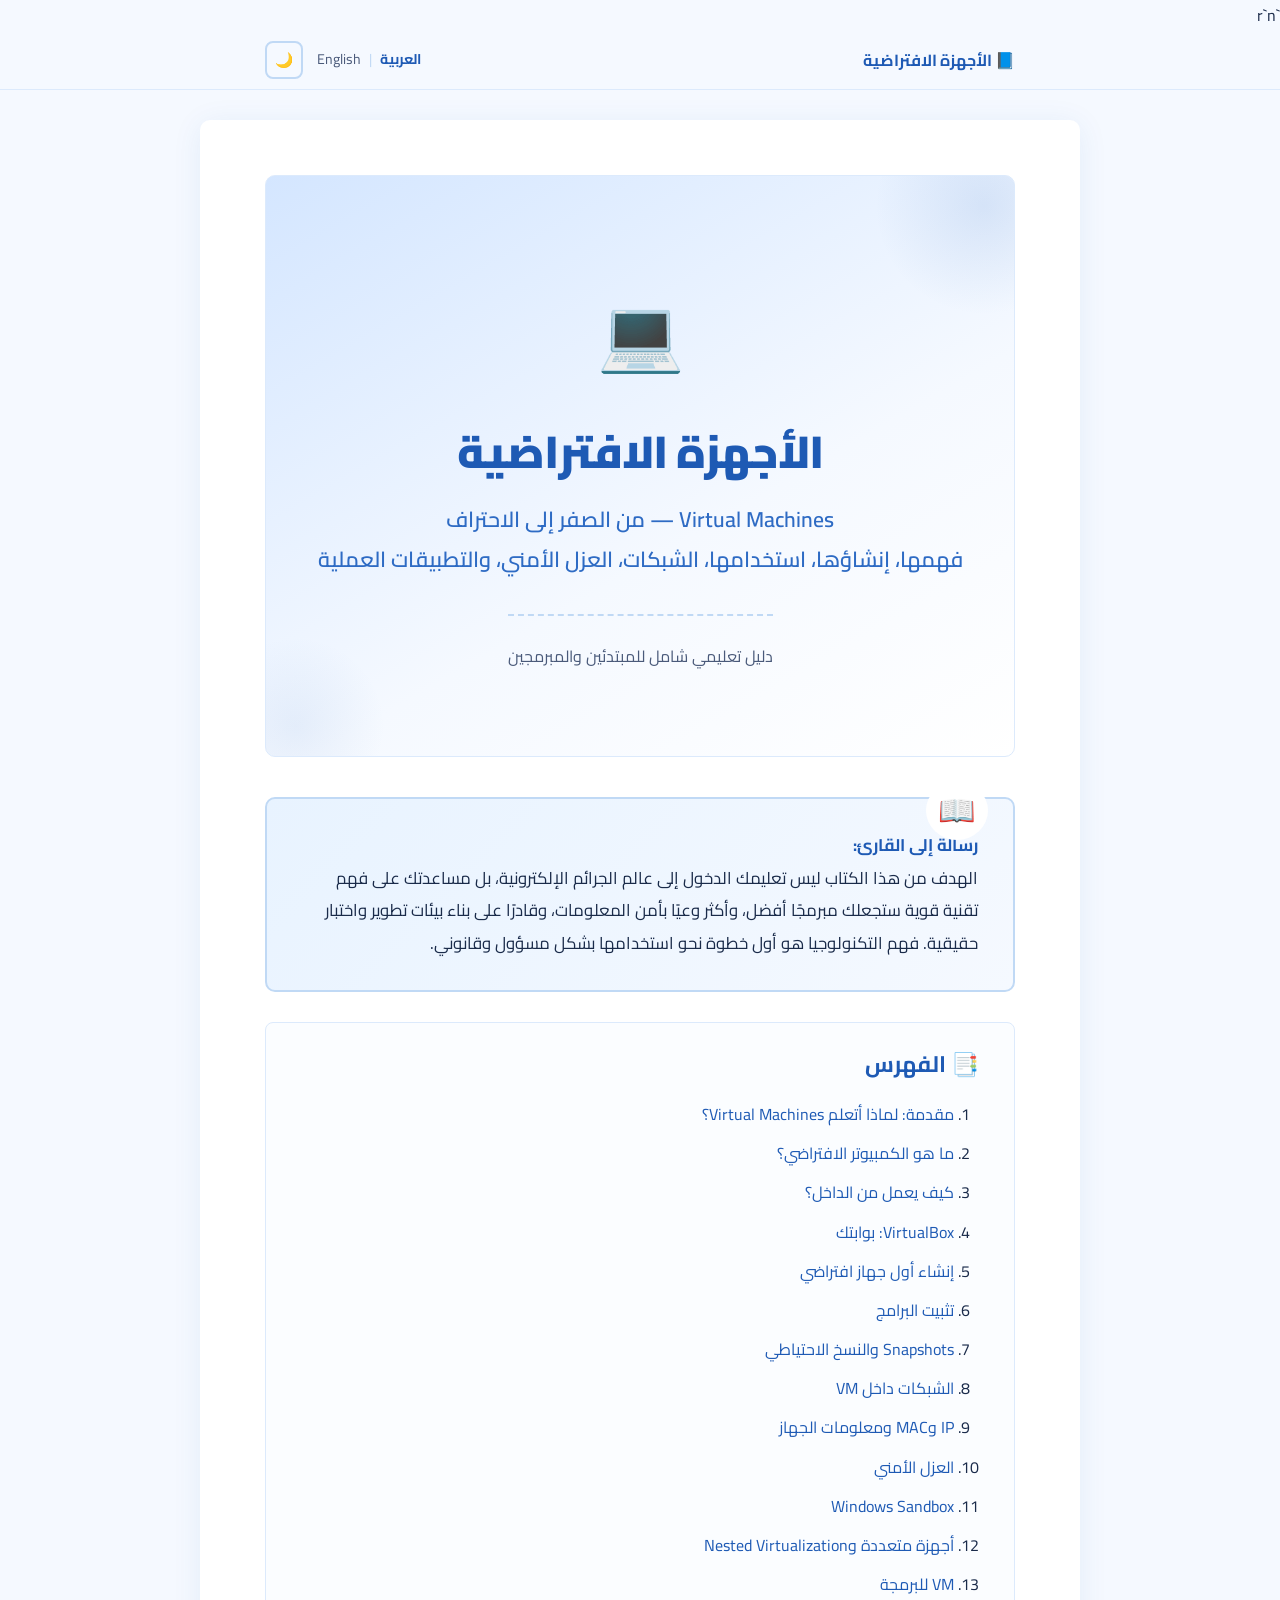
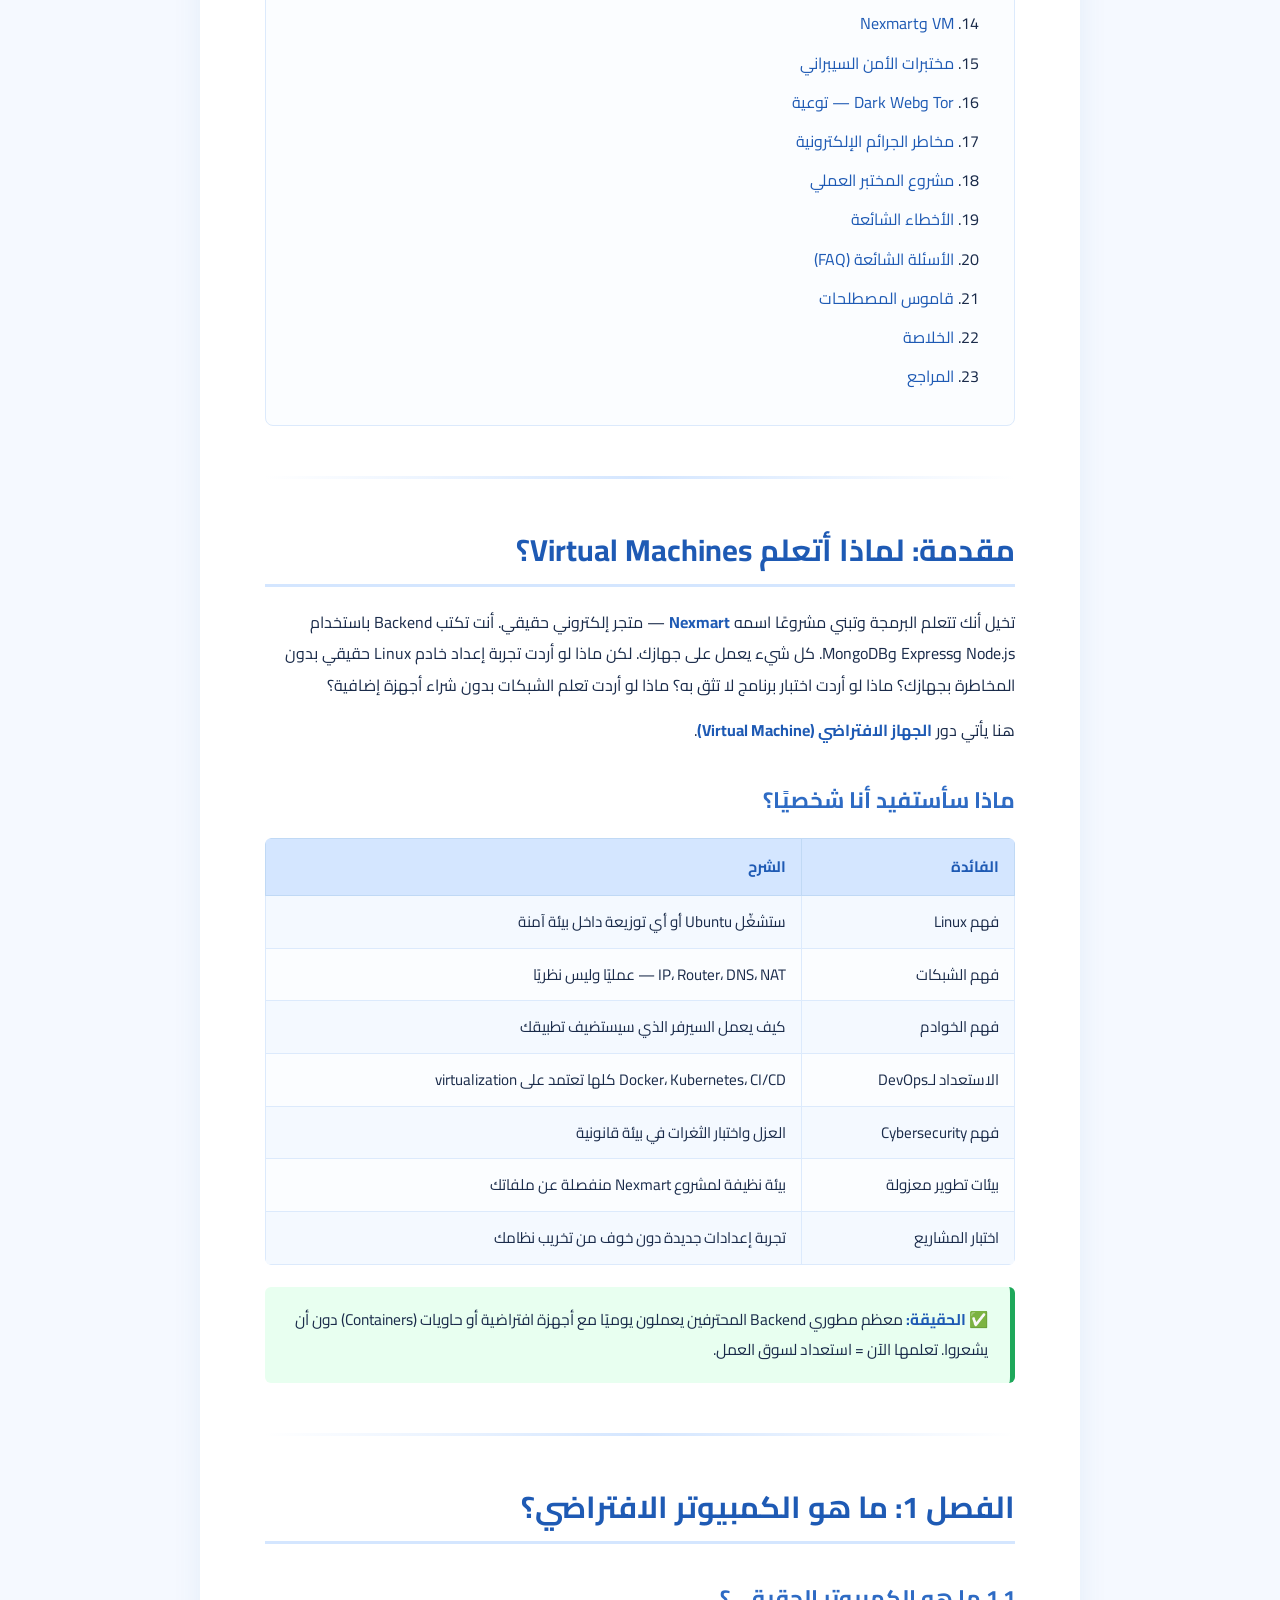
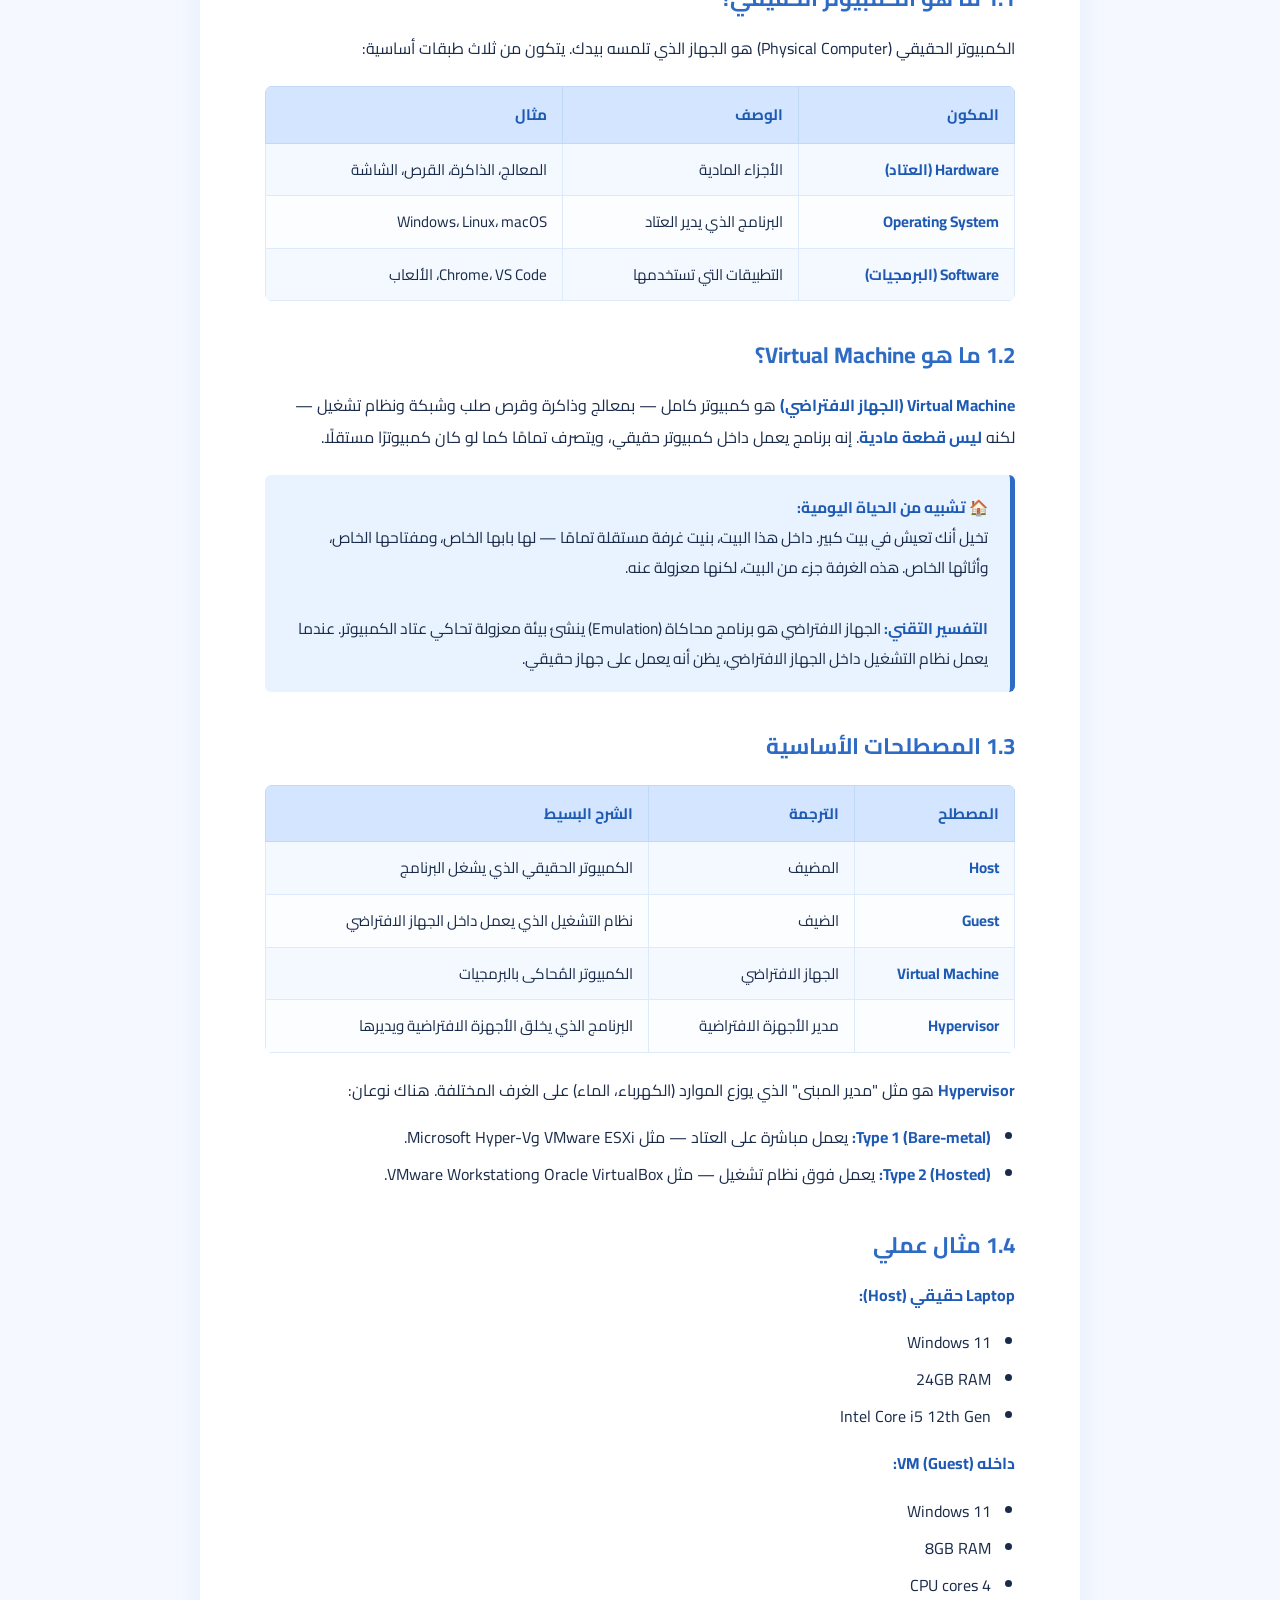
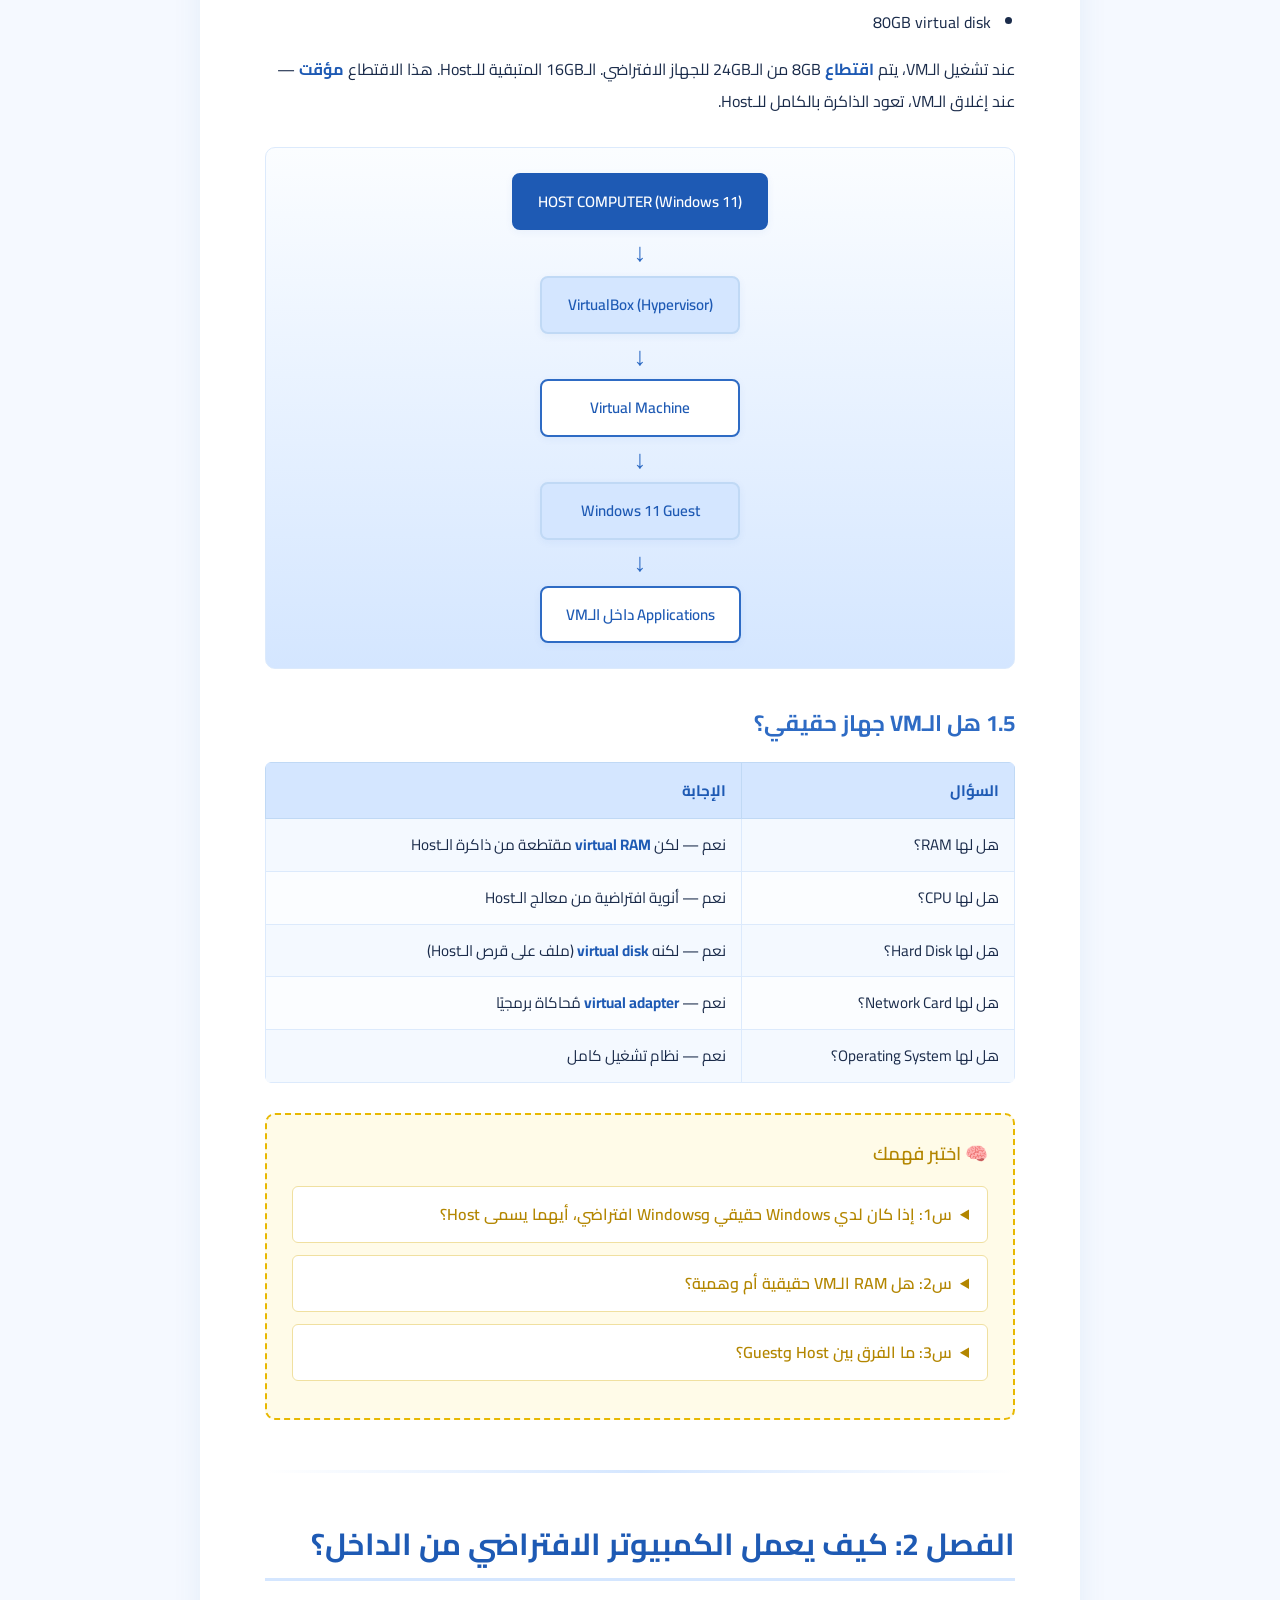
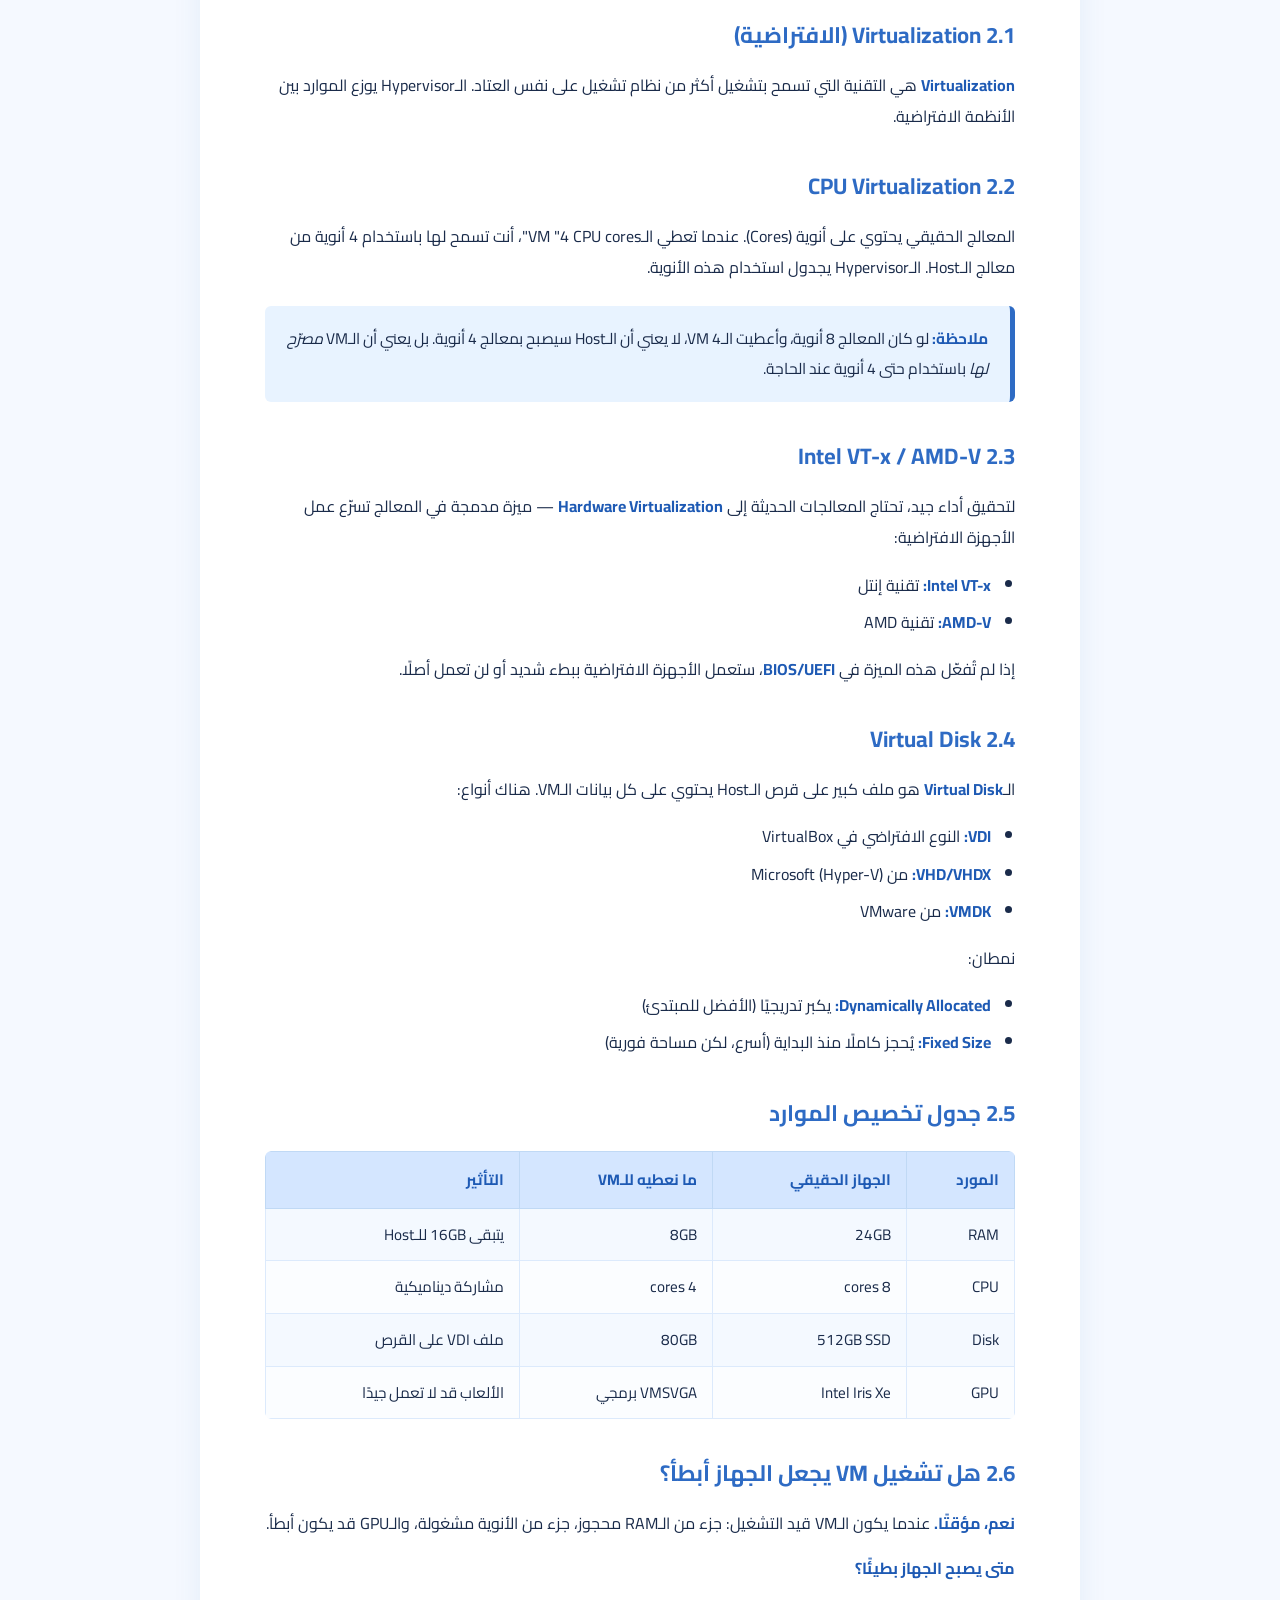
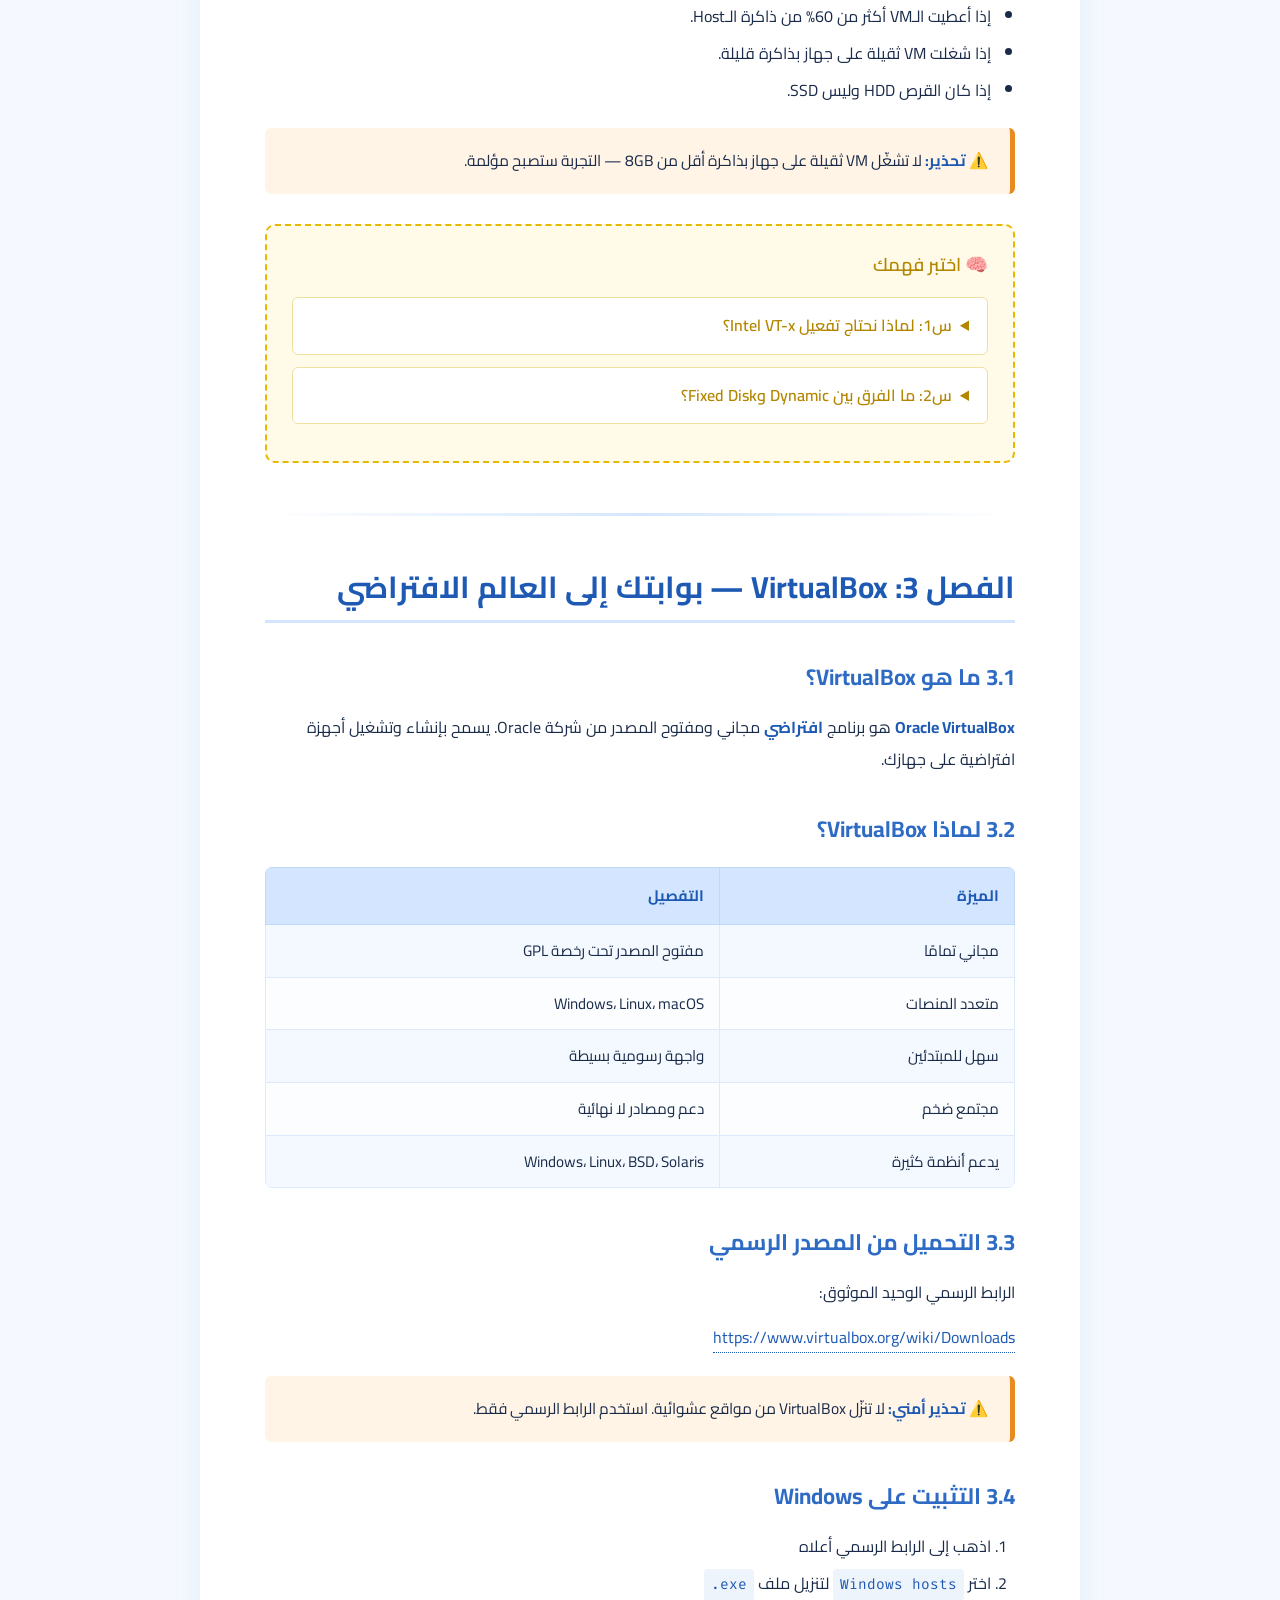
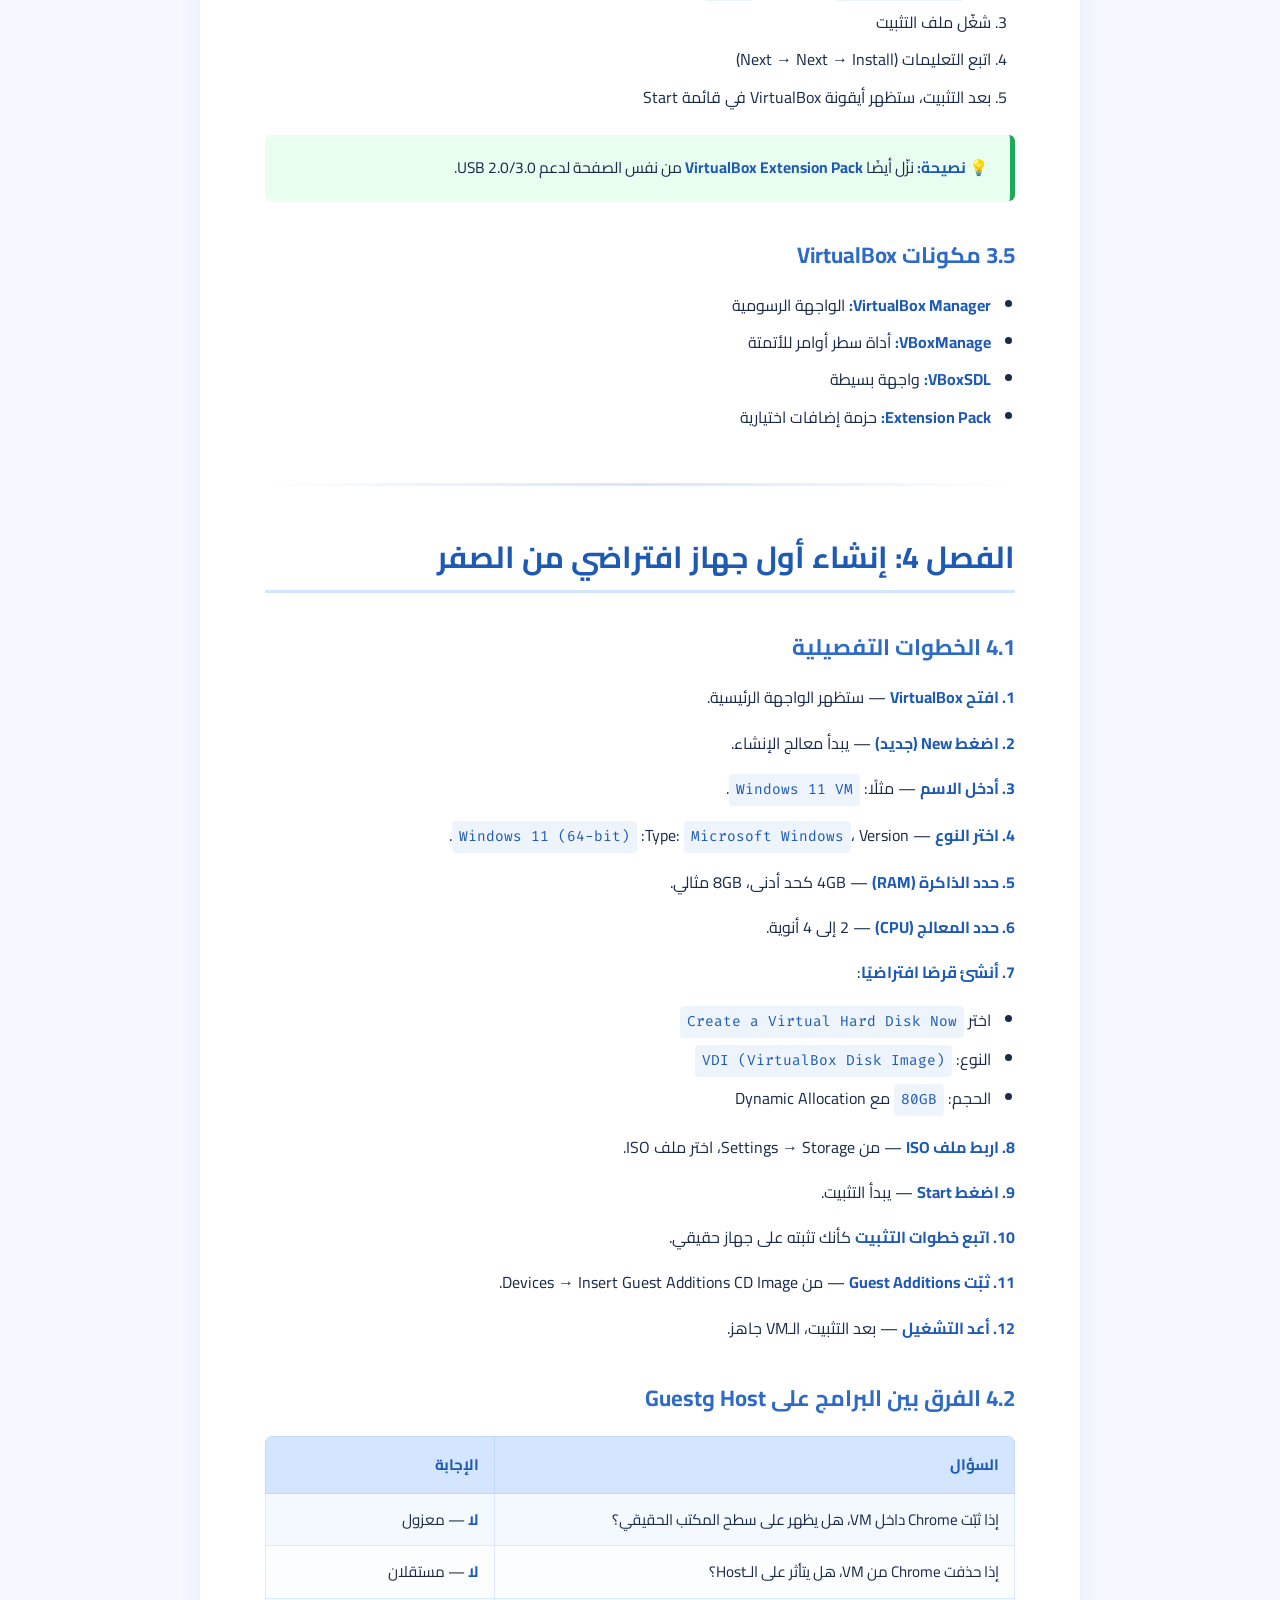
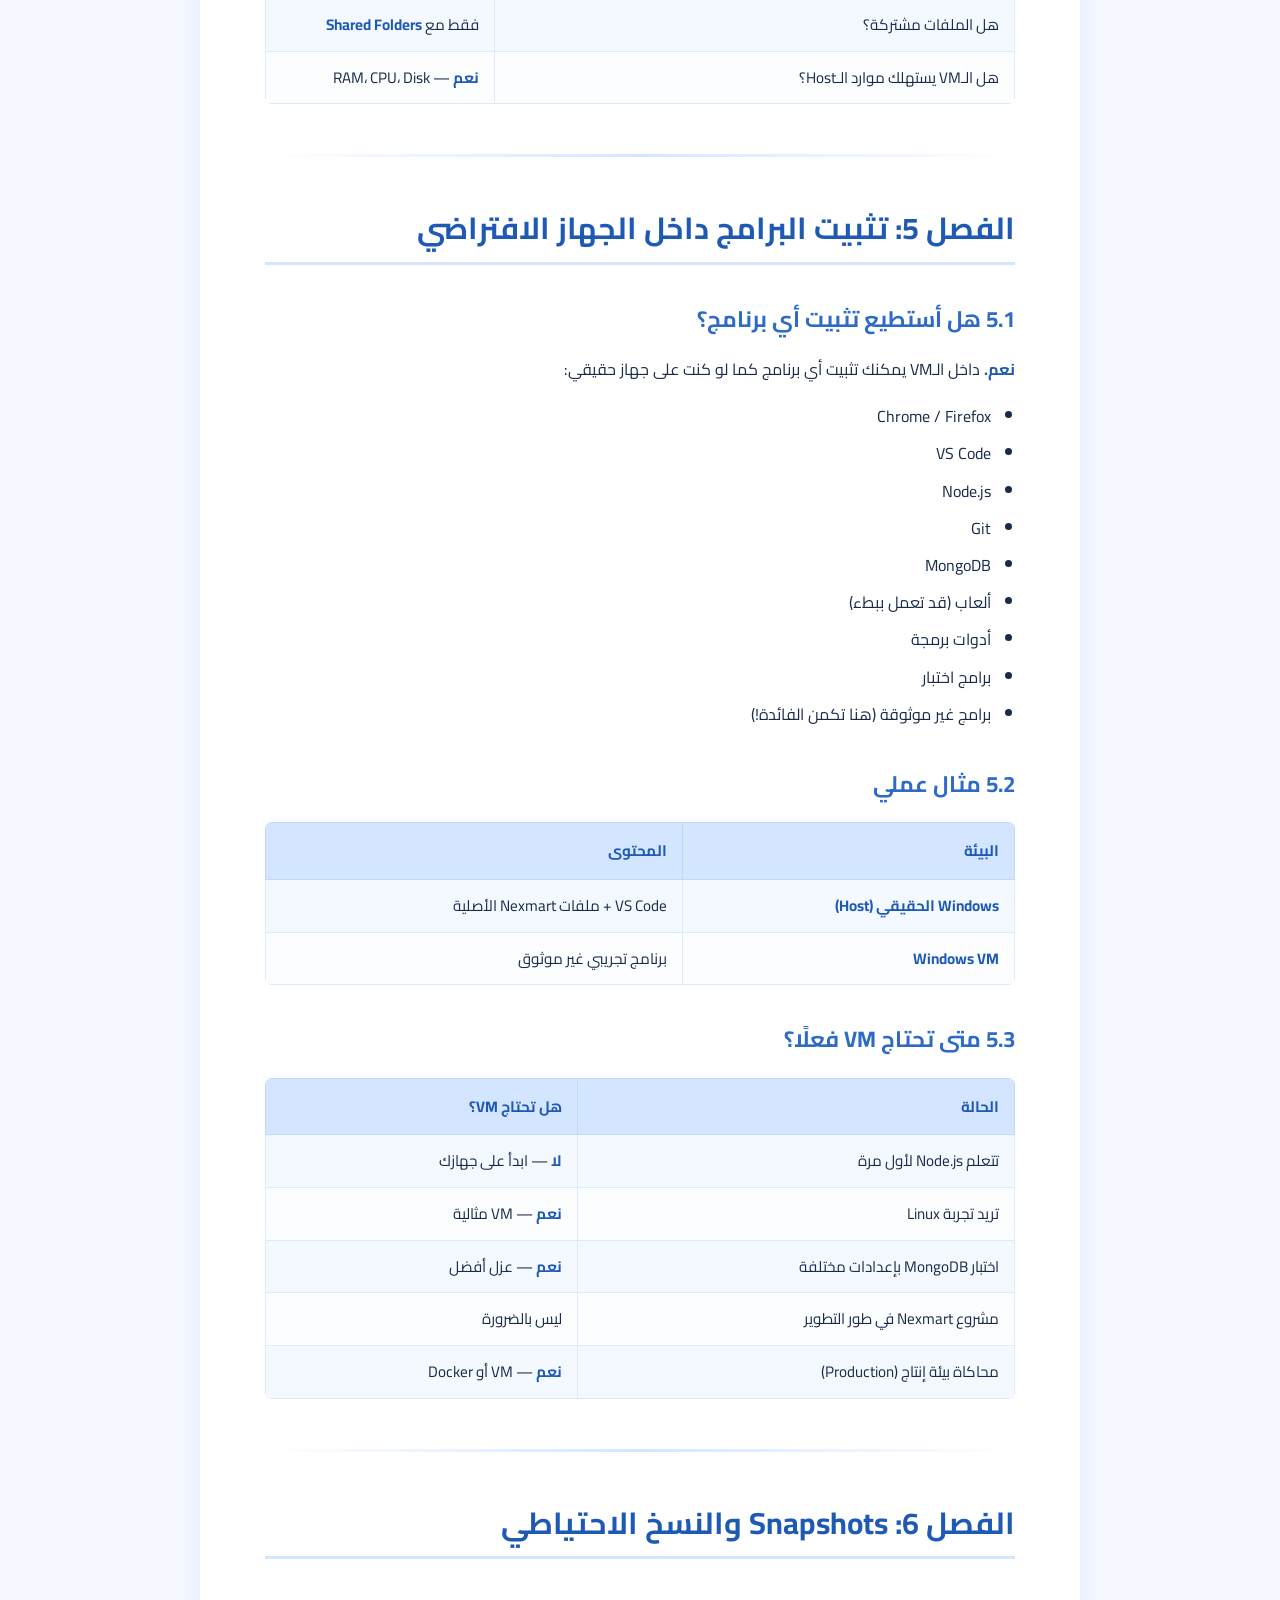
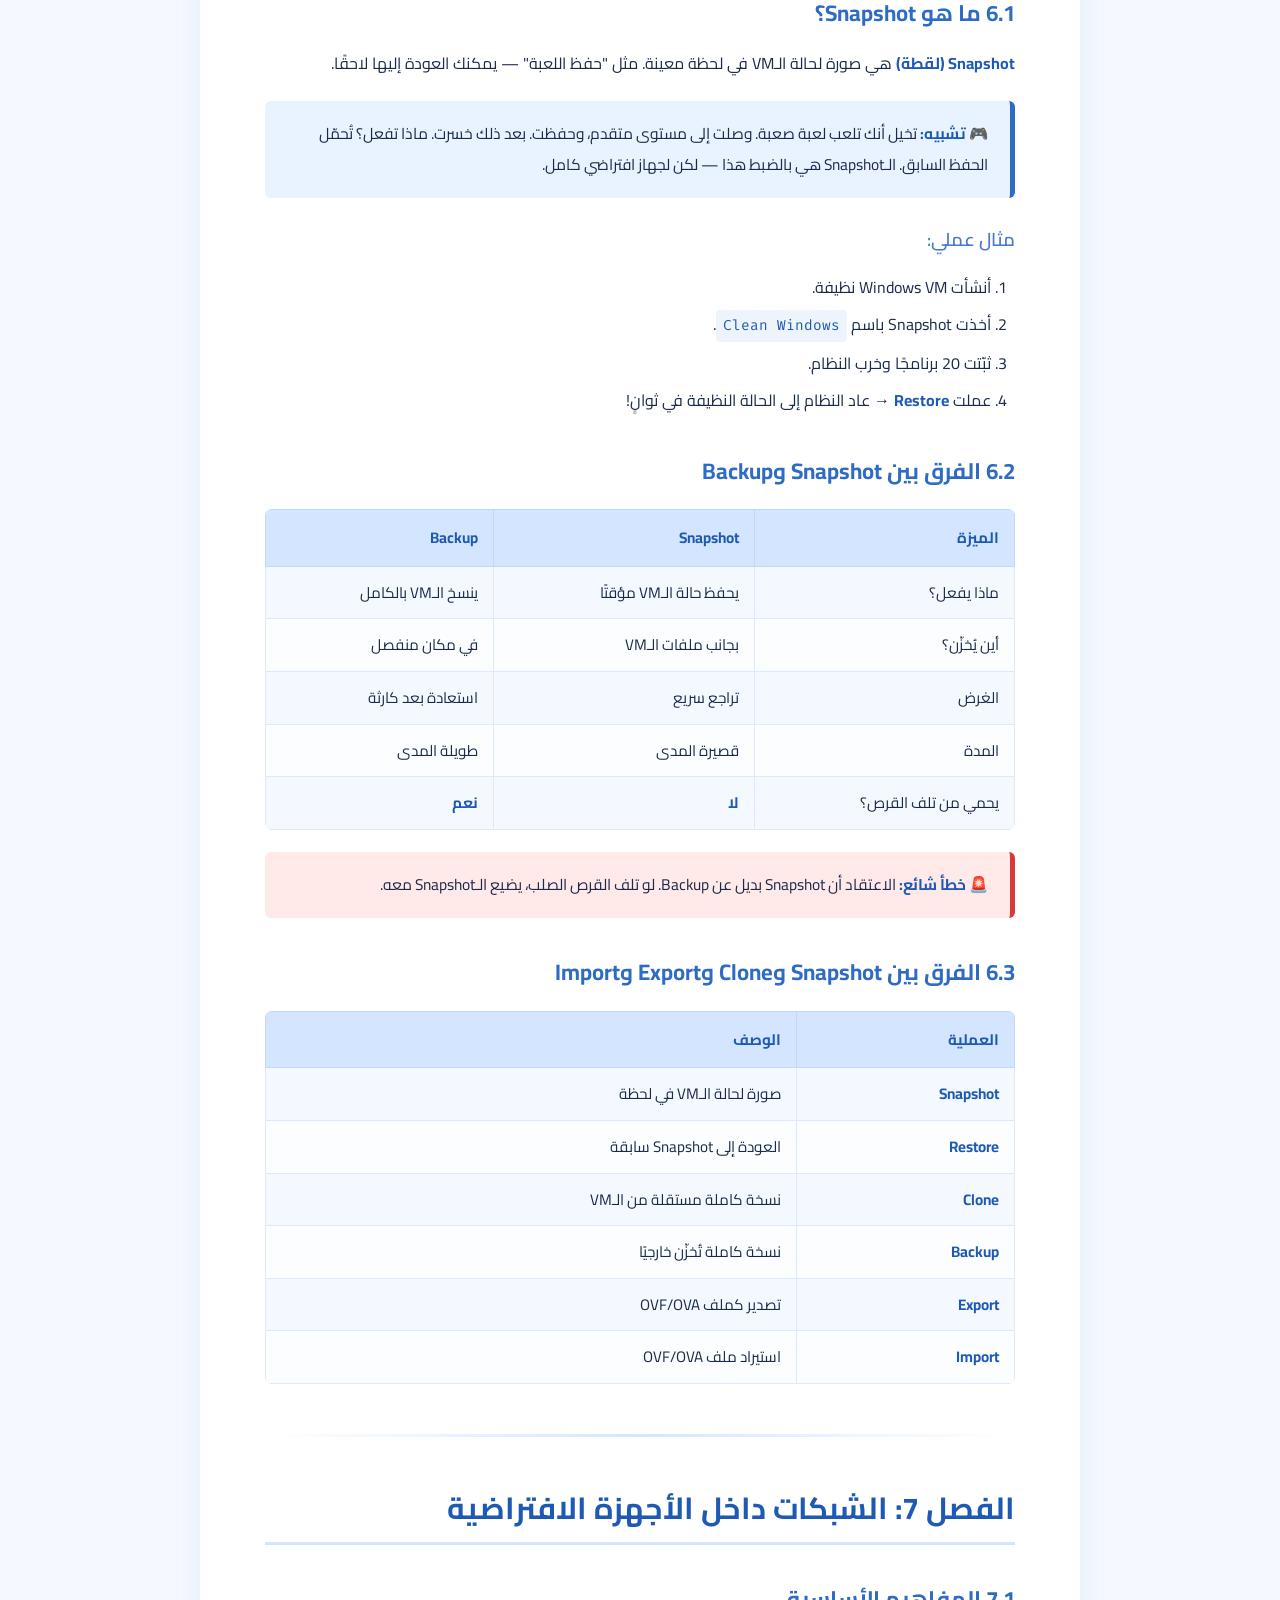
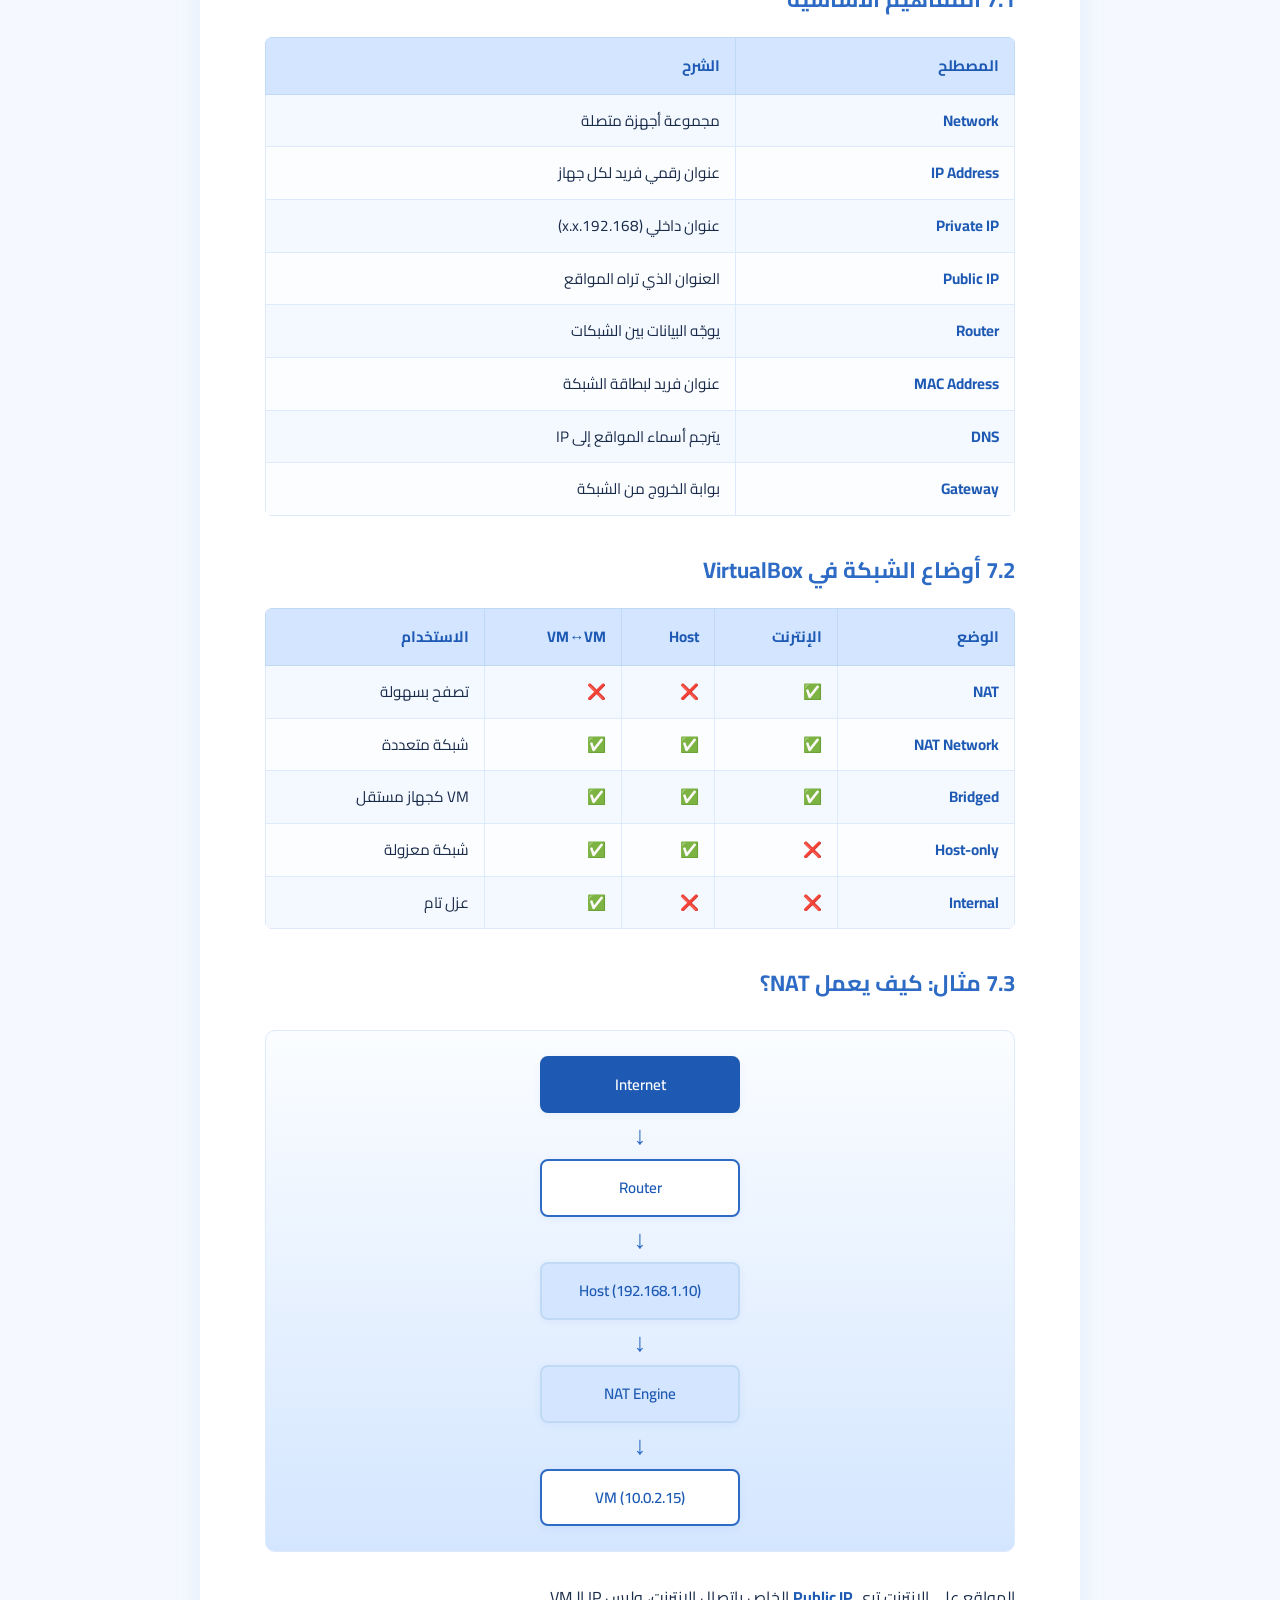
==== commit 9a12eb68: "Refactor: Modularize HTML/CSS/JS, add Dark Mode, and implement English translation (en.html)" ====
--- a/index.html
+++ b/index.html
@@ -1,491 +1,32 @@
-<!DOCTYPE html>
+﻿<!DOCTYPE html>
 <html lang="ar" dir="rtl">
 <head>
 <meta charset="UTF-8">
 <meta name="viewport" content="width=device-width, initial-scale=1.0, viewport-fit=cover">
 <meta name="theme-color" content="#1e5ab4">
-<title>الأجهزة الافتراضية — من الصفر إلى الاحتراف</title>
+<meta name="description" content="دليل تعليمي شامل للمبتدئين والمبرمجين عن الأجهزة الافتراضية (Virtual Machines).">`r`n<title>الأجهزة الافتراضية — من الصفر إلى الاحتراف</title>
 <link rel="preconnect" href="https://fonts.googleapis.com">
 <link rel="preconnect" href="https://fonts.gstatic.com" crossorigin>
 <link href="https://fonts.googleapis.com/css2?family=Cairo:wght@300;400;600;700;900&family=Fira+Code:wght@400;600&display=swap" rel="stylesheet">
-<style>
-  :root {
-    --primary: #1e5ab4;
-    --primary-light: #2e6bc4;
-    --primary-lighter: #4a7bc8;
-    --accent: #d4e6ff;
-    --bg: #f5f9ff;
-    --bg-soft: #fbfdff;
-    --text: #1a2b4a;
-    --text-soft: #4a5a7a;
-    --border: #c0d9f5;
-    --border-soft: #dceafc;
-    --warning: #e88b1e;
-    --success: #1ea85a;
-    --danger: #d63a3a;
-  }
-
-  * { box-sizing: border-box; -webkit-tap-highlight-color: transparent; }
-
-  html {
-    scroll-behavior: smooth;
-    -webkit-text-size-adjust: 100%;
-    text-size-adjust: 100%;
-  }
-
-  html, body {
-    max-width: 100%;
-    overflow-x: hidden;
-  }
-
-  body {
-    font-family: 'Cairo', 'Segoe UI', Tahoma, sans-serif;
-    background: var(--bg);
-    color: var(--text);
-    line-height: 1.95;
-    margin: 0;
-    padding: 0;
-    font-size: 16px;
-    word-wrap: break-word;
-    overflow-wrap: break-word;
-  }
-
-  #progress-bar {
-    position: fixed;
-    top: 0;
-    right: 0;
-    height: 4px;
-    width: 0%;
-    background: linear-gradient(90deg, var(--primary), var(--primary-lighter));
-    z-index: 9999;
-    transition: width 0.1s ease;
-    box-shadow: 0 0 10px rgba(46, 107, 196, 0.5);
-  }
-
-  #back-to-top {
-    position: fixed;
-    bottom: 24px;
-    left: 20px;
-    width: 50px;
-    height: 50px;
-    border-radius: 50%;
-    background: var(--primary);
-    color: white;
-    border: none;
-    cursor: pointer;
-    font-size: 22px;
-    box-shadow: 0 6px 20px rgba(30, 90, 180, 0.35);
-    opacity: 0;
-    visibility: hidden;
-    transition: all 0.3s ease;
-    z-index: 9998;
-    font-family: inherit;
-  }
-  #back-to-top.show { opacity: 1; visibility: visible; }
-  #back-to-top:active { transform: scale(0.92); }
-
-  .page {
-    max-width: 880px;
-    margin: 30px auto;
-    background: white;
-    padding: 55px 65px;
-    box-shadow: 0 4px 30px rgba(30, 90, 180, 0.08);
-    border-radius: 10px;
-  }
-
-  .cover {
-    text-align: center;
-    padding: 90px 40px 70px;
-    background: linear-gradient(150deg, #e3f0ff 0%, #f5f9ff 60%, #ffffff 100%);
-    border-radius: 10px;
-    margin-bottom: 40px;
-    border: 1px solid var(--border-soft);
-    position: relative;
-    overflow: hidden;
-  }
-  .cover::before {
-    content: "";
-    position: absolute;
-    top: -80px;
-    right: -80px;
-    width: 220px;
-    height: 220px;
-    background: radial-gradient(circle, rgba(46, 107, 196, 0.12), transparent 70%);
-    border-radius: 50%;
-    pointer-events: none;
-  }
-  .cover::after {
-    content: "";
-    position: absolute;
-    bottom: -60px;
-    left: -60px;
-    width: 180px;
-    height: 180px;
-    background: radial-gradient(circle, rgba(46, 107, 196, 0.08), transparent 70%);
-    border-radius: 50%;
-    pointer-events: none;
-  }
-  .cover .icon-vm {
-    font-size: 70px;
-    margin-bottom: 20px;
-    display: block;
-    position: relative;
-    z-index: 1;
-  }
-  .cover h1 {
-    color: var(--primary);
-    font-size: 2.8em;
-    margin: 10px 0;
-    border: none;
-    font-weight: 900;
-    letter-spacing: -1px;
-    position: relative;
-    z-index: 1;
-    line-height: 1.3;
-  }
-  .cover .subtitle {
-    color: var(--primary-light);
-    font-size: 1.35em;
-    font-weight: 600;
-    margin: 8px 0;
-    position: relative;
-    z-index: 1;
-    line-height: 1.5;
-  }
-  .cover .tagline {
-    color: var(--text-soft);
-    font-size: 1em;
-    margin-top: 30px;
-    padding-top: 25px;
-    border-top: 2px dashed var(--border);
-    display: inline-block;
-    position: relative;
-    z-index: 1;
-  }
-
-  h1 {
-    color: var(--primary);
-    border-bottom: 3px solid var(--accent);
-    padding-bottom: 12px;
-    margin-top: 50px;
-    font-size: 1.9em;
-    font-weight: 700;
-    scroll-margin-top: 20px;
-    line-height: 1.4;
-  }
-  h2 {
-    color: var(--primary-light);
-    margin-top: 38px;
-    font-size: 1.4em;
-    font-weight: 700;
-    scroll-margin-top: 20px;
-    line-height: 1.45;
-  }
-  h3 {
-    color: var(--primary-lighter);
-    margin-top: 28px;
-    font-size: 1.15em;
-    font-weight: 600;
-    line-height: 1.5;
-  }
-
-  p { margin: 14px 0; }
-
-  a { color: var(--primary); text-decoration: none; border-bottom: 1px dotted var(--primary); word-break: break-word; }
-  a:active { color: var(--primary-light); }
-
-  strong { color: var(--primary); font-weight: 700; }
-
-  ul, ol { padding-right: 24px; }
-  li { margin: 6px 0; }
-
-  .toc {
-    background: var(--bg-soft);
-    border: 1px solid var(--border-soft);
-    border-radius: 8px;
-    padding: 25px 35px;
-    margin: 30px 0;
-  }
-  .toc h2 { margin-top: 0; color: var(--primary); }
-  .toc ol { padding-right: 25px; margin: 0; }
-  .toc li { margin: 8px 0; }
-  .toc a { border-bottom: none; }
-  .toc a:active { color: var(--primary-light); }
-
-  .table-wrap {
-    overflow-x: auto;
-    -webkit-overflow-scrolling: touch;
-    margin: 22px 0;
-    border-radius: 6px;
-    max-width: 100%;
-  }
-  .table-wrap table { margin: 0; }
-
-  table {
-    width: 100%;
-    border-collapse: collapse;
-    margin: 22px 0;
-    background: var(--bg-soft);
-    border-radius: 6px;
-    overflow: hidden;
-    font-size: 0.95em;
-  }
-  th {
-    background: var(--accent);
-    color: var(--primary);
-    padding: 13px 15px;
-    text-align: right;
-    border: 1px solid var(--border);
-    font-weight: 700;
-    white-space: nowrap;
-  }
-  td {
-    padding: 11px 15px;
-    border: 1px solid var(--border-soft);
-    vertical-align: top;
-  }
-  tr:nth-child(even) td { background: #f4f9ff; }
-
-  .note, .warning, .tip, .danger, .info {
-    padding: 18px 22px;
-    margin: 22px 0;
-    border-radius: 6px;
-    position: relative;
-    font-size: 0.97em;
-    word-wrap: break-word;
-  }
-  .note { background: #e8f3ff; border-right: 5px solid var(--primary-light); }
-  .warning { background: #fff4e6; border-right: 5px solid var(--warning); }
-  .tip { background: #e8fff0; border-right: 5px solid var(--success); }
-  .danger { background: #ffe9e9; border-right: 5px solid var(--danger); }
-  .info { background: #eef4fb; border-right: 5px solid var(--primary-lighter); }
-
-  code {
-    background: #eef4fb;
-    color: var(--primary);
-    padding: 2px 7px;
-    border-radius: 4px;
-    font-family: 'Fira Code', 'Courier New', monospace;
-    font-size: 0.9em;
-    direction: ltr;
-    display: inline-block;
-    word-break: break-all;
-    max-width: 100%;
-  }
-  pre {
-    background: #1a2b4a;
-    color: #e3f0ff;
-    padding: 20px;
-    border-radius: 8px;
-    overflow-x: auto;
-    -webkit-overflow-scrolling: touch;
-    direction: ltr;
-    text-align: left;
-    font-family: 'Fira Code', 'Courier New', monospace;
-    font-size: 0.88em;
-    line-height: 1.6;
-    max-width: 100%;
-    margin: 20px 0;
-  }
-  pre code {
-    background: none;
-    color: inherit;
-    padding: 0;
-    display: block;
-    word-break: normal;
-  }
-
-  .diagram {
-    display: flex;
-    flex-direction: column;
-    align-items: center;
-    gap: 10px;
-    margin: 30px 0;
-    padding: 25px 20px;
-    background: linear-gradient(180deg, #f8fbff, #eef6ff);
-    border-radius: 10px;
-    border: 1px solid var(--border-soft);
-    max-width: 100%;
-  }
-  .diagram .box {
-    background: white;
-    border: 2px solid var(--primary-light);
-    color: var(--primary);
-    padding: 12px 24px;
-    border-radius: 8px;
-    font-weight: 600;
-    min-width: 200px;
-    max-width: 100%;
-    text-align: center;
-    box-shadow: 0 2px 8px rgba(30, 90, 180, 0.06);
-    font-size: 0.95em;
-    word-wrap: break-word;
-  }
-  .diagram .box.accent {
-    background: var(--primary);
-    color: white;
-    border-color: var(--primary);
-  }
-  .diagram .box.soft {
-    background: var(--accent);
-    border-color: var(--border);
-  }
-  .diagram .arrow {
-    color: var(--primary-light);
-    font-size: 1.6em;
-    line-height: 1;
-    font-weight: bold;
-  }
-  .diagram.horizontal {
-    flex-direction: row;
-    flex-wrap: wrap;
-    justify-content: center;
-  }
-  .diagram.horizontal .arrow { transform: rotate(-90deg); }
-
-  .chapter-divider {
-    height: 3px;
-    background: linear-gradient(90deg, transparent, var(--accent), transparent);
-    margin: 50px 0;
-    border: none;
-  }
-
-  .intro-message {
-    background: linear-gradient(135deg, #e8f3ff, #f5f9ff);
-    border: 2px solid var(--border);
-    border-radius: 10px;
-    padding: 30px 35px;
-    margin: 30px 0;
-    font-size: 1.05em;
-    position: relative;
-  }
-  .intro-message::before {
-    content: "📖";
-    position: absolute;
-    top: -18px;
-    right: 25px;
-    background: white;
-    padding: 0 12px;
-    font-size: 1.8em;
-    border-radius: 50%;
-  }
-
-  .faq-item {
-    border-right: 4px solid var(--accent);
-    padding: 12px 20px;
-    margin: 15px 0;
-    background: var(--bg-soft);
-    border-radius: 0 6px 6px 0;
-  }
-  .faq-item .q {
-    color: var(--primary);
-    font-weight: 700;
-    margin-bottom: 6px;
-  }
-  .faq-item .a { color: var(--text-soft); }
-
-  .quiz {
-    background: #fffbe8;
-    border: 2px dashed #e8b800;
-    border-radius: 10px;
-    padding: 25px;
-    margin: 30px 0;
-  }
-  .quiz h3 { color: #b38600; margin-top: 0; }
-  .quiz details {
-    margin: 12px 0;
-    padding: 12px 18px;
-    background: white;
-    border-radius: 6px;
-    border: 1px solid #f0e0a0;
-  }
-  .quiz summary {
-    cursor: pointer;
-    font-weight: 600;
-    color: #b38600;
-    user-select: none;
-    -webkit-user-select: none;
-  }
-  .quiz details[open] summary { margin-bottom: 10px; }
-
-  @page {
-    size: A4;
-    margin: 18mm 15mm;
-  }
-  @media print {
-    body { background: white; font-size: 11pt; line-height: 1.7; }
-    .page { box-shadow: none; margin: 0; padding: 0; max-width: 100%; border-radius: 0; }
-    #progress-bar, #back-to-top { display: none !important; }
-    h1 { page-break-before: always; font-size: 20pt; }
-    h1:first-of-type { page-break-before: avoid; }
-    h2, h3 { page-break-after: avoid; }
-    table, .diagram, .note, .warning, .tip, .danger, .info { page-break-inside: avoid; }
-    .cover { page-break-after: always; background: white; border: none; }
-    a { color: var(--primary); border-bottom: none; }
-    tr:hover td { background: inherit; }
-    .table-wrap { overflow: visible; }
-  }
-
-  @media (max-width: 640px) {
-    body { font-size: 15px; line-height: 1.85; }
-    .page { padding: 30px 18px; margin: 12px 8px; border-radius: 8px; }
-    h1 { font-size: 1.5em; padding-bottom: 9px; margin-top: 40px; }
-    h2 { font-size: 1.2em; margin-top: 30px; }
-    h3 { font-size: 1.05em; }
-    .cover { padding: 50px 20px 40px; margin-bottom: 25px; }
-    .cover h1 { font-size: 2em; letter-spacing: 0; }
-    .cover .subtitle { font-size: 1.05em; }
-    .cover .icon-vm { font-size: 54px; margin-bottom: 14px; }
-    .cover .tagline { margin-top: 22px; padding-top: 18px; font-size: 0.9em; }
-    .toc { padding: 18px 20px; }
-    .diagram { padding: 18px 12px; gap: 8px; }
-    .diagram .box { min-width: 0; width: 100%; max-width: 300px; padding: 10px 14px; font-size: 0.9em; }
-    .diagram.horizontal { flex-direction: column; }
-    .diagram.horizontal .arrow { transform: none; }
-    pre { font-size: 0.78em; padding: 14px; border-radius: 6px; }
-    code { font-size: 0.85em; padding: 2px 5px; }
-    table { font-size: 0.88em; }
-    th, td { padding: 9px 10px; }
-    th { white-space: normal; }
-    .note, .warning, .tip, .danger, .info { padding: 14px 16px; font-size: 0.93em; }
-    .intro-message { padding: 22px 20px; font-size: 1em; }
-    .intro-message::before { right: 15px; font-size: 1.4em; top: -14px; }
-    #back-to-top { bottom: 20px; left: 15px; width: 46px; height: 46px; font-size: 20px; }
-    .quiz { padding: 20px 16px; }
-    .quiz details { padding: 11px 14px; }
-    .faq-item { padding: 11px 16px; }
-    .chapter-divider { margin: 35px 0; }
-  }
-
-  @media (max-width: 360px) {
-    body { font-size: 14.5px; }
-    .page { padding: 22px 13px; margin: 8px 5px; border-radius: 6px; }
-    .cover { padding: 38px 14px 28px; border-radius: 8px; }
-    .cover h1 { font-size: 1.65em; }
-    .cover .subtitle { font-size: 0.95em; }
-    .cover .icon-vm { font-size: 44px; }
-    h1 { font-size: 1.35em; padding-bottom: 8px; margin-top: 32px; }
-    h2 { font-size: 1.1em; margin-top: 24px; }
-    h3 { font-size: 1em; }
-    .toc { padding: 15px 14px; }
-    .toc ol { padding-right: 18px; }
-    table { font-size: 0.82em; }
-    th, td { padding: 7px 8px; }
-    .diagram { padding: 14px 10px; }
-    .diagram .box { padding: 8px 10px; font-size: 0.85em; }
-    .diagram .arrow { font-size: 1.3em; }
-    pre { font-size: 0.72em; padding: 12px; }
-    code { font-size: 0.8em; }
-    .note, .warning, .tip, .danger, .info { padding: 12px 13px; font-size: 0.9em; }
-    .intro-message { padding: 18px 15px; }
-    .quiz { padding: 16px 12px; }
-    .quiz details { padding: 10px 12px; }
-    .faq-item { padding: 10px 13px; }
-    ul, ol { padding-right: 20px; }
-  }
-</style>
+<link rel="stylesheet" href="./css/style.css">
 </head>
 <body>
+
+<header class="site-header">
+  <div class="header-content">
+    <a href="#" class="header-logo">📘 الأجهزة الافتراضية</a>
+    <div class="header-actions">
+      <div class="lang-switch">
+        <span class="lang-active">العربية</span>
+        <span class="lang-divider">|</span>
+        <a href="en.html">English</a>
+      </div>
+      <button id="theme-toggle" class="theme-toggle" aria-label="Toggle Dark Mode">
+        <span class="theme-icon">🌙</span>
+      </button>
+    </div>
+  </div>
+</header>
 
 <div id="progress-bar"></div>
 <button id="back-to-top" title="عودة للأعلى">↑</button>
@@ -1426,63 +967,66 @@
     شكرًا لقراءتك. ابدأ التطبيق العملي اليوم!
   </div>
 
-</div>
-
-<script>
-  (function() {
-    // Progress bar + Back to top
-    var progressBar = document.getElementById('progress-bar');
-    var backToTop = document.getElementById('back-to-top');
-    var raf = false;
-
-    function onScroll() {
-      if (raf) return;
-      raf = true;
-      requestAnimationFrame(function() {
-        var scrollTop = window.pageYOffset || document.documentElement.scrollTop;
-        var docHeight = document.documentElement.scrollHeight - window.innerHeight;
-        var progress = docHeight > 0 ? (scrollTop / docHeight) * 100 : 0;
-        progressBar.style.width = progress + '%';
-        if (scrollTop > 400) backToTop.classList.add('show');
-        else backToTop.classList.remove('show');
-        raf = false;
-      });
-    }
-
-    window.addEventListener('scroll', onScroll, { passive: true });
-
-    backToTop.addEventListener('click', function() {
-      window.scrollTo({ top: 0, behavior: 'smooth' });
-    });
-
-    // Smooth scroll for TOC
-    var anchors = document.querySelectorAll('a[href^="#"]');
-    for (var i = 0; i < anchors.length; i++) {
-      anchors[i].addEventListener('click', function(e) {
-        var href = this.getAttribute('href');
-        if (href === '#') return;
-        var target = document.querySelector(href);
-        if (target) {
-          e.preventDefault();
-          var top = target.getBoundingClientRect().top + window.pageYOffset - 20;
-          window.scrollTo({ top: top, behavior: 'smooth' });
-        }
-      });
-    }
-
-    // Wrap tables for mobile scroll
-    var tables = document.querySelectorAll('table');
-    for (var j = 0; j < tables.length; j++) {
-      var t = tables[j];
-      if (!t.parentElement.classList.contains('table-wrap')) {
-        var wrap = document.createElement('div');
-        wrap.className = 'table-wrap';
-        t.parentNode.insertBefore(wrap, t);
-        wrap.appendChild(t);
-      }
-    }
-  })();
-</script>
+  <hr class="chapter-divider">
+
+  <div class="pdf-downloads">
+    <div class="pdf-links">
+      <a href="./books/virtual-machines-arabic.pdf" class="pdf-link" target="_blank">
+        <span class="pdf-icon">📘</span> النسخة العربية PDF
+      </a>
+      <a href="./books/virtual-machines-english.pdf" class="pdf-link" target="_blank">
+        <span class="pdf-icon">📘</span> English PDF
+      </a>
+    </div>
+  </div>
+
+  <div class="author-card">
+    <h2 class="author-name">موسى أحمد حجازي</h2>
+    <p class="author-bio">طالب ومتعلم في مجال البرمجة، مهتم بتطوير الويب. بدأت مسيرتي بتعلم الواجهات الأمامية (Front-End) ثم انتقلت إلى تطوير الخلفيات (Back-End). أعتمد في رحلتي التعليمية على التطبيق العملي وبناء المشاريع لفهم الأنظمة الحقيقية بعيدًا عن النظريات فقط.</p>
+    
+    <div class="author-contact">
+      <div class="contact-item">
+        <strong>📞 للتواصل:</strong> <span dir="ltr">970595560240</span>
+      </div>
+    </div>
+
+    <h3 style="margin-top: 25px;">المهارات والتقنيات التي أتعلمها</h3>
+    <div class="skills-grid">
+      <span class="skill-tag">C++</span>
+      <span class="skill-tag">HTML</span>
+      <span class="skill-tag">CSS</span>
+      <span class="skill-tag">JavaScript</span>
+      <span class="skill-tag">Bootstrap</span>
+      <span class="skill-tag">React</span>
+      <span class="skill-tag">Next.js</span>
+      <span class="skill-tag">Node.js</span>
+      <span class="skill-tag">Express.js</span>
+      <span class="skill-tag">MongoDB</span>
+      <span class="skill-tag">Mongoose</span>
+      <span class="skill-tag">REST APIs</span>
+      <span class="skill-tag">Postman</span>
+      <span class="skill-tag">Git</span>
+      <span class="skill-tag">GitHub</span>
+    </div>
+  </div>
+
+  <div class="project-card">
+    <h2 class="project-title">مشروع Nexmart</h2>
+    <p class="project-type">Marketplace / E-commerce (قيد التطوير)</p>
+    <p class="project-desc">Nexmart هو مشروع متجر إلكتروني مخصص للسوق المحلي في غزة. يهدف المشروع إلى تنظيم عرض وشراء المنتجات، مع خطط لتطوير نظام متكامل يشمل إدارة المستخدمين، البائعين، الطلبات، والدفع الإلكتروني. يمثل هذا المشروع تطبيقًا عمليًا لما أتعلمه في تطوير الأنظمة المتكاملة وقواعد البيانات.</p>
+    <div class="project-status">
+      ⚠️ الروابط (GitHub / Live Demo) ستتم إضافتها لاحقًا عند اكتمال المشروع.
+    </div>
+  </div>
+
+</div> <!-- End of .page -->
+
+<footer class="site-footer">
+  <h3 class="footer-title">الأجهزة الافتراضية — من الصفر إلى الاحتراف</h3>
+  <div class="footer-author">كتابة وتطوير: موسى أحمد حجازي</div>
+  <div class="footer-contact">للتواصل: <span dir="ltr">970595560240</span></div>
+</footer>
+<script src="./js/app.js"></script>
 
 </body>
-</html>+</html>
--- a/css/style.css
+++ b/css/style.css
@@ -0,0 +1,1273 @@
+/* ========================================
+   Virtual Machines — Educational Website
+   Complete Stylesheet
+   ======================================== */
+
+/* ============================
+   Variables (Light Theme)
+   ============================ */
+:root {
+  /* Primary Blues */
+  --primary: #1e5ab4;
+  --primary-light: #2e6bc4;
+  --primary-lighter: #4a7bc8;
+  --accent: #d4e6ff;
+
+  /* Backgrounds */
+  --bg: #f5f9ff;
+  --bg-soft: #fbfdff;
+  --surface: #ffffff;
+  --surface-alt: #f4f9ff;
+
+  /* Text */
+  --text: #1a2b4a;
+  --text-soft: #4a5a7a;
+
+  /* Borders */
+  --border: #c0d9f5;
+  --border-soft: #dceafc;
+
+  /* Status Colors */
+  --warning: #e88b1e;
+  --success: #1ea85a;
+  --danger: #d63a3a;
+
+  /* Component Backgrounds */
+  --code-bg: #eef4fb;
+  --pre-bg: #1a2b4a;
+  --pre-text: #e3f0ff;
+  --note-bg: #e8f3ff;
+  --warning-bg: #fff4e6;
+  --tip-bg: #e8fff0;
+  --danger-bg: #ffe9e9;
+  --info-bg: #eef4fb;
+  --quiz-bg: #fffbe8;
+  --quiz-border: #e8b800;
+  --quiz-text: #b38600;
+  --quiz-detail-bg: #ffffff;
+  --quiz-detail-border: #f0e0a0;
+
+  /* Effects */
+  --shadow: rgba(30, 90, 180, 0.08);
+  --shadow-btn: rgba(30, 90, 180, 0.35);
+  --progress-glow: rgba(46, 107, 196, 0.5);
+  --header-bg: rgba(245, 249, 255, 0.92);
+  --radial-1: rgba(46, 107, 196, 0.12);
+  --radial-2: rgba(46, 107, 196, 0.08);
+}
+
+/* ============================
+   Variables (Dark Theme)
+   ============================ */
+[data-theme="dark"] {
+  --primary: #6baaff;
+  --primary-light: #7db8ff;
+  --primary-lighter: #90c5ff;
+  --accent: #1a3050;
+
+  --bg: #0d1520;
+  --bg-soft: #131f2e;
+  --surface: #172030;
+  --surface-alt: #1a2840;
+
+  --text: #dce6f0;
+  --text-soft: #8fa4c0;
+
+  --border: #243650;
+  --border-soft: #1c2d42;
+
+  --warning: #f0a030;
+  --success: #30c870;
+  --danger: #f06060;
+
+  --code-bg: #1a2a40;
+  --pre-bg: #0a1420;
+  --pre-text: #d0e4ff;
+  --note-bg: #12213a;
+  --warning-bg: #2a2010;
+  --tip-bg: #102a18;
+  --danger-bg: #2a1515;
+  --info-bg: #121d30;
+  --quiz-bg: #1f1d10;
+  --quiz-border: #b39000;
+  --quiz-text: #d4a520;
+  --quiz-detail-bg: #1a2535;
+  --quiz-detail-border: #3a3520;
+
+  --shadow: rgba(0, 0, 0, 0.3);
+  --shadow-btn: rgba(100, 170, 255, 0.3);
+  --progress-glow: rgba(107, 170, 255, 0.5);
+  --header-bg: rgba(13, 21, 32, 0.92);
+  --radial-1: rgba(107, 170, 255, 0.1);
+  --radial-2: rgba(107, 170, 255, 0.06);
+}
+
+/* ============================
+   Reset
+   ============================ */
+* {
+  box-sizing: border-box;
+  -webkit-tap-highlight-color: transparent;
+}
+
+/* ============================
+   Base
+   ============================ */
+html {
+  scroll-behavior: smooth;
+  -webkit-text-size-adjust: 100%;
+  text-size-adjust: 100%;
+}
+
+html, body {
+  max-width: 100%;
+  overflow-x: hidden;
+}
+
+body {
+  font-family: 'Cairo', 'Segoe UI', Tahoma, sans-serif;
+  background: var(--bg);
+  color: var(--text);
+  line-height: 1.95;
+  margin: 0;
+  padding: 0;
+  font-size: 16px;
+  word-wrap: break-word;
+  overflow-wrap: break-word;
+}
+
+/* ============================
+   Progress Bar
+   ============================ */
+#progress-bar {
+  position: fixed;
+  top: 0;
+  right: 0;
+  height: 4px;
+  width: 0%;
+  background: linear-gradient(90deg, var(--primary), var(--primary-lighter));
+  z-index: 9999;
+  transition: width 0.1s ease;
+  box-shadow: 0 0 10px var(--progress-glow);
+}
+
+/* ============================
+   Header
+   ============================ */
+.site-header {
+  background: var(--header-bg);
+  backdrop-filter: blur(10px);
+  -webkit-backdrop-filter: blur(10px);
+  border-bottom: 1px solid var(--border-soft);
+  padding: 10px 0;
+  position: relative;
+  z-index: 9990;
+}
+
+.header-content {
+  max-width: 880px;
+  margin: 0 auto;
+  padding: 0 65px;
+  display: flex;
+  justify-content: space-between;
+  align-items: center;
+  gap: 12px;
+}
+
+.header-logo {
+  font-size: 1em;
+  font-weight: 700;
+  color: var(--primary);
+  text-decoration: none;
+  border-bottom: none;
+  white-space: nowrap;
+  flex-shrink: 1;
+  min-width: 0;
+  overflow: hidden;
+  text-overflow: ellipsis;
+}
+.header-logo:active {
+  color: var(--primary-light);
+}
+
+.header-actions {
+  display: flex;
+  align-items: center;
+  gap: 14px;
+  flex-shrink: 0;
+}
+
+.lang-switch {
+  display: flex;
+  align-items: center;
+  gap: 8px;
+  font-size: 0.88em;
+}
+
+.lang-active {
+  color: var(--primary);
+  font-weight: 700;
+}
+
+.lang-divider {
+  color: var(--border);
+  user-select: none;
+}
+
+.lang-switch a {
+  color: var(--text-soft);
+  text-decoration: none;
+  border-bottom: none;
+  font-weight: 400;
+  transition: color 0.2s ease;
+}
+.lang-switch a:hover,
+.lang-switch a:focus {
+  color: var(--primary);
+}
+
+.theme-toggle {
+  background: none;
+  border: 2px solid var(--border);
+  border-radius: 8px;
+  cursor: pointer;
+  width: 38px;
+  height: 38px;
+  display: flex;
+  align-items: center;
+  justify-content: center;
+  transition: border-color 0.2s ease, background 0.2s ease;
+  font-family: inherit;
+  padding: 0;
+}
+.theme-toggle:hover,
+.theme-toggle:focus {
+  border-color: var(--primary);
+  background: var(--accent);
+}
+
+.theme-icon {
+  font-size: 1.1em;
+  line-height: 1;
+}
+
+/* ============================
+   Back to Top
+   ============================ */
+#back-to-top {
+  position: fixed;
+  bottom: 24px;
+  left: 20px;
+  width: 50px;
+  height: 50px;
+  border-radius: 50%;
+  background: var(--primary);
+  color: white;
+  border: none;
+  cursor: pointer;
+  font-size: 22px;
+  box-shadow: 0 6px 20px var(--shadow-btn);
+  opacity: 0;
+  visibility: hidden;
+  transition: all 0.3s ease;
+  z-index: 9998;
+  font-family: inherit;
+}
+#back-to-top.show {
+  opacity: 1;
+  visibility: visible;
+}
+#back-to-top:active {
+  transform: scale(0.92);
+}
+
+/* ============================
+   Page Container
+   ============================ */
+.page {
+  max-width: 880px;
+  margin: 30px auto;
+  background: var(--surface);
+  padding: 55px 65px;
+  box-shadow: 0 4px 30px var(--shadow);
+  border-radius: 10px;
+}
+
+/* ============================
+   Cover
+   ============================ */
+.cover {
+  text-align: center;
+  padding: 90px 40px 70px;
+  background: linear-gradient(150deg, var(--accent) 0%, var(--bg) 60%, var(--surface) 100%);
+  border-radius: 10px;
+  margin-bottom: 40px;
+  border: 1px solid var(--border-soft);
+  position: relative;
+  overflow: hidden;
+}
+.cover::before {
+  content: "";
+  position: absolute;
+  top: -80px;
+  right: -80px;
+  width: 220px;
+  height: 220px;
+  background: radial-gradient(circle, var(--radial-1), transparent 70%);
+  border-radius: 50%;
+  pointer-events: none;
+}
+.cover::after {
+  content: "";
+  position: absolute;
+  bottom: -60px;
+  left: -60px;
+  width: 180px;
+  height: 180px;
+  background: radial-gradient(circle, var(--radial-2), transparent 70%);
+  border-radius: 50%;
+  pointer-events: none;
+}
+.cover .icon-vm {
+  font-size: 70px;
+  margin-bottom: 20px;
+  display: block;
+  position: relative;
+  z-index: 1;
+}
+.cover h1 {
+  color: var(--primary);
+  font-size: 2.8em;
+  margin: 10px 0;
+  border: none;
+  font-weight: 900;
+  letter-spacing: -1px;
+  position: relative;
+  z-index: 1;
+  line-height: 1.3;
+}
+.cover .subtitle {
+  color: var(--primary-light);
+  font-size: 1.35em;
+  font-weight: 600;
+  margin: 8px 0;
+  position: relative;
+  z-index: 1;
+  line-height: 1.5;
+}
+.cover .tagline {
+  color: var(--text-soft);
+  font-size: 1em;
+  margin-top: 30px;
+  padding-top: 25px;
+  border-top: 2px dashed var(--border);
+  display: inline-block;
+  position: relative;
+  z-index: 1;
+}
+
+/* ============================
+   Typography
+   ============================ */
+h1 {
+  color: var(--primary);
+  border-bottom: 3px solid var(--accent);
+  padding-bottom: 12px;
+  margin-top: 50px;
+  font-size: 1.9em;
+  font-weight: 700;
+  scroll-margin-top: 20px;
+  line-height: 1.4;
+}
+h2 {
+  color: var(--primary-light);
+  margin-top: 38px;
+  font-size: 1.4em;
+  font-weight: 700;
+  scroll-margin-top: 20px;
+  line-height: 1.45;
+}
+h3 {
+  color: var(--primary-lighter);
+  margin-top: 28px;
+  font-size: 1.15em;
+  font-weight: 600;
+  line-height: 1.5;
+}
+p {
+  margin: 14px 0;
+}
+a {
+  color: var(--primary);
+  text-decoration: none;
+  border-bottom: 1px dotted var(--primary);
+  word-break: break-word;
+}
+a:active {
+  color: var(--primary-light);
+}
+strong {
+  color: var(--primary);
+  font-weight: 700;
+}
+
+/* ============================
+   Lists
+   ============================ */
+ul, ol {
+  padding-right: 24px;
+}
+li {
+  margin: 6px 0;
+}
+
+/* ============================
+   Table of Contents
+   ============================ */
+.toc {
+  background: var(--bg-soft);
+  border: 1px solid var(--border-soft);
+  border-radius: 8px;
+  padding: 25px 35px;
+  margin: 30px 0;
+}
+.toc h2 {
+  margin-top: 0;
+  color: var(--primary);
+}
+.toc ol {
+  padding-right: 25px;
+  margin: 0;
+}
+.toc li {
+  margin: 8px 0;
+}
+.toc a {
+  border-bottom: none;
+}
+.toc a:active {
+  color: var(--primary-light);
+}
+
+/* ============================
+   Tables
+   ============================ */
+.table-wrap {
+  overflow-x: auto;
+  -webkit-overflow-scrolling: touch;
+  margin: 22px 0;
+  border-radius: 6px;
+  max-width: 100%;
+}
+.table-wrap table {
+  margin: 0;
+}
+table {
+  width: 100%;
+  border-collapse: collapse;
+  margin: 22px 0;
+  background: var(--bg-soft);
+  border-radius: 6px;
+  overflow: hidden;
+  font-size: 0.95em;
+}
+th {
+  background: var(--accent);
+  color: var(--primary);
+  padding: 13px 15px;
+  text-align: right;
+  border: 1px solid var(--border);
+  font-weight: 700;
+  white-space: nowrap;
+}
+td {
+  padding: 11px 15px;
+  border: 1px solid var(--border-soft);
+  vertical-align: top;
+}
+tr:nth-child(even) td {
+  background: var(--surface-alt);
+}
+
+/* ============================
+   Alerts (Note, Warning, Tip, Danger, Info)
+   ============================ */
+.note, .warning, .tip, .danger, .info {
+  padding: 18px 22px;
+  margin: 22px 0;
+  border-radius: 6px;
+  position: relative;
+  font-size: 0.97em;
+  word-wrap: break-word;
+}
+.note {
+  background: var(--note-bg);
+  border-right: 5px solid var(--primary-light);
+}
+.warning {
+  background: var(--warning-bg);
+  border-right: 5px solid var(--warning);
+}
+.tip {
+  background: var(--tip-bg);
+  border-right: 5px solid var(--success);
+}
+.danger {
+  background: var(--danger-bg);
+  border-right: 5px solid var(--danger);
+}
+.info {
+  background: var(--info-bg);
+  border-right: 5px solid var(--primary-lighter);
+}
+
+/* ============================
+   Code
+   ============================ */
+code {
+  background: var(--code-bg);
+  color: var(--primary);
+  padding: 2px 7px;
+  border-radius: 4px;
+  font-family: 'Fira Code', 'Courier New', monospace;
+  font-size: 0.9em;
+  direction: ltr;
+  display: inline-block;
+  word-break: break-all;
+  max-width: 100%;
+}
+pre {
+  background: var(--pre-bg);
+  color: var(--pre-text);
+  padding: 20px;
+  border-radius: 8px;
+  overflow-x: auto;
+  -webkit-overflow-scrolling: touch;
+  direction: ltr;
+  text-align: left;
+  font-family: 'Fira Code', 'Courier New', monospace;
+  font-size: 0.88em;
+  line-height: 1.6;
+  max-width: 100%;
+  margin: 20px 0;
+}
+pre code {
+  background: none;
+  color: inherit;
+  padding: 0;
+  display: block;
+  word-break: normal;
+}
+
+/* ============================
+   Diagrams
+   ============================ */
+.diagram {
+  display: flex;
+  flex-direction: column;
+  align-items: center;
+  gap: 10px;
+  margin: 30px 0;
+  padding: 25px 20px;
+  background: linear-gradient(180deg, var(--bg-soft), var(--accent));
+  border-radius: 10px;
+  border: 1px solid var(--border-soft);
+  max-width: 100%;
+}
+.diagram .box {
+  background: var(--surface);
+  border: 2px solid var(--primary-light);
+  color: var(--primary);
+  padding: 12px 24px;
+  border-radius: 8px;
+  font-weight: 600;
+  min-width: 200px;
+  max-width: 100%;
+  text-align: center;
+  box-shadow: 0 2px 8px rgba(30, 90, 180, 0.06);
+  font-size: 0.95em;
+  word-wrap: break-word;
+}
+.diagram .box.accent {
+  background: var(--primary);
+  color: white;
+  border-color: var(--primary);
+}
+.diagram .box.soft {
+  background: var(--accent);
+  border-color: var(--border);
+  color: var(--primary);
+}
+.diagram .arrow {
+  color: var(--primary-light);
+  font-size: 1.6em;
+  line-height: 1;
+  font-weight: bold;
+}
+.diagram.horizontal {
+  flex-direction: row;
+  flex-wrap: wrap;
+  justify-content: center;
+}
+.diagram.horizontal .arrow {
+  transform: rotate(-90deg);
+}
+
+/* ============================
+   Chapter Divider
+   ============================ */
+.chapter-divider {
+  height: 3px;
+  background: linear-gradient(90deg, transparent, var(--accent), transparent);
+  margin: 50px 0;
+  border: none;
+}
+
+/* ============================
+   Intro Message
+   ============================ */
+.intro-message {
+  background: linear-gradient(135deg, var(--note-bg), var(--bg));
+  border: 2px solid var(--border);
+  border-radius: 10px;
+  padding: 30px 35px;
+  margin: 30px 0;
+  font-size: 1.05em;
+  position: relative;
+}
+.intro-message::before {
+  content: "\1F4D6";
+  position: absolute;
+  top: -18px;
+  right: 25px;
+  background: var(--surface);
+  padding: 0 12px;
+  font-size: 1.8em;
+  border-radius: 50%;
+}
+
+/* ============================
+   FAQ
+   ============================ */
+.faq-item {
+  border-right: 4px solid var(--accent);
+  padding: 12px 20px;
+  margin: 15px 0;
+  background: var(--bg-soft);
+  border-radius: 0 6px 6px 0;
+}
+.faq-item .q {
+  color: var(--primary);
+  font-weight: 700;
+  margin-bottom: 6px;
+}
+.faq-item .a {
+  color: var(--text-soft);
+}
+
+/* ============================
+   Quiz
+   ============================ */
+.quiz {
+  background: var(--quiz-bg);
+  border: 2px dashed var(--quiz-border);
+  border-radius: 10px;
+  padding: 25px;
+  margin: 30px 0;
+}
+.quiz h3 {
+  color: var(--quiz-text);
+  margin-top: 0;
+}
+.quiz details {
+  margin: 12px 0;
+  padding: 12px 18px;
+  background: var(--quiz-detail-bg);
+  border-radius: 6px;
+  border: 1px solid var(--quiz-detail-border);
+}
+.quiz summary {
+  cursor: pointer;
+  font-weight: 600;
+  color: var(--quiz-text);
+  user-select: none;
+  -webkit-user-select: none;
+}
+.quiz details[open] summary {
+  margin-bottom: 10px;
+}
+
+/* ============================
+   Author Section
+   ============================ */
+.author-card {
+  background: var(--bg-soft);
+  border: 1px solid var(--border-soft);
+  border-radius: 10px;
+  padding: 30px 35px;
+  margin: 20px 0 30px;
+}
+.author-name {
+  color: var(--primary);
+  font-size: 1.5em;
+  font-weight: 700;
+  margin: 0 0 12px 0;
+}
+.author-bio {
+  color: var(--text);
+  line-height: 1.9;
+  margin: 12px 0;
+}
+.author-contact {
+  margin-top: 18px;
+  padding-top: 15px;
+  border-top: 1px solid var(--border-soft);
+}
+.contact-item {
+  color: var(--text);
+  font-size: 0.95em;
+  display: inline-flex;
+  align-items: center;
+  gap: 6px;
+}
+
+.skills-note {
+  color: var(--text-soft);
+  font-size: 0.95em;
+  margin-bottom: 15px;
+}
+.skills-grid {
+  display: flex;
+  flex-wrap: wrap;
+  gap: 10px;
+  margin: 15px 0 25px;
+}
+.skill-tag {
+  background: var(--accent);
+  color: var(--primary);
+  padding: 6px 16px;
+  border-radius: 20px;
+  font-size: 0.88em;
+  font-weight: 600;
+  border: 1px solid var(--border-soft);
+  white-space: nowrap;
+}
+
+.project-card {
+  background: var(--bg-soft);
+  border: 1px solid var(--border-soft);
+  border-radius: 10px;
+  padding: 25px 30px;
+  margin: 20px 0;
+}
+.project-title {
+  color: var(--primary);
+  font-size: 1.3em;
+  font-weight: 700;
+  margin: 0 0 6px 0;
+}
+.project-type {
+  color: var(--primary-lighter);
+  font-size: 0.9em;
+  font-weight: 600;
+  margin: 0 0 15px 0;
+}
+.project-desc {
+  color: var(--text);
+  line-height: 1.85;
+  margin: 10px 0;
+}
+.project-tech {
+  display: flex;
+  flex-wrap: wrap;
+  gap: 8px;
+  margin: 18px 0 12px;
+}
+.project-status {
+  color: var(--warning);
+  font-weight: 600;
+  font-size: 0.93em;
+  margin-top: 15px;
+  padding-top: 12px;
+  border-top: 1px dashed var(--border-soft);
+}
+
+/* ============================
+   PDF Downloads
+   ============================ */
+.pdf-downloads {
+  margin: 30px 0;
+}
+.pdf-links {
+  display: flex;
+  flex-wrap: wrap;
+  gap: 15px;
+  margin-top: 15px;
+}
+.pdf-link {
+  display: inline-flex;
+  align-items: center;
+  gap: 8px;
+  padding: 14px 24px;
+  background: var(--bg-soft);
+  border: 2px solid var(--border);
+  border-radius: 8px;
+  color: var(--primary);
+  font-weight: 600;
+  font-size: 0.95em;
+  text-decoration: none;
+  border-bottom: none;
+  transition: border-color 0.2s ease, background 0.2s ease;
+}
+.pdf-link:hover,
+.pdf-link:focus {
+  border-color: var(--primary);
+  background: var(--accent);
+}
+.pdf-link:active {
+  transform: scale(0.98);
+}
+.pdf-icon {
+  font-size: 1.3em;
+}
+
+/* ============================
+   Footer
+   ============================ */
+.site-footer {
+  text-align: center;
+  padding: 30px 20px;
+  max-width: 880px;
+  margin: 0 auto 30px;
+  color: var(--text-soft);
+  font-size: 0.9em;
+  line-height: 1.8;
+}
+.footer-title {
+  color: var(--primary);
+  font-weight: 700;
+  font-size: 1em;
+  margin: 0 0 4px 0;
+}
+.footer-author {
+  margin: 4px 0;
+}
+.footer-contact {
+  margin: 4px 0;
+  font-size: 0.92em;
+}
+
+/* ============================
+   LTR (English) Support
+   ============================ */
+[dir="ltr"] #progress-bar {
+  right: auto;
+  left: 0;
+}
+
+[dir="ltr"] #back-to-top {
+  left: auto;
+  right: 20px;
+}
+
+[dir="ltr"] ul,
+[dir="ltr"] ol {
+  padding-right: 0;
+  padding-left: 24px;
+}
+
+[dir="ltr"] th {
+  text-align: left;
+}
+
+[dir="ltr"] .toc ol {
+  padding-right: 0;
+  padding-left: 25px;
+}
+
+[dir="ltr"] .note {
+  border-right: none;
+  border-left: 5px solid var(--primary-light);
+}
+[dir="ltr"] .warning {
+  border-right: none;
+  border-left: 5px solid var(--warning);
+}
+[dir="ltr"] .tip {
+  border-right: none;
+  border-left: 5px solid var(--success);
+}
+[dir="ltr"] .danger {
+  border-right: none;
+  border-left: 5px solid var(--danger);
+}
+[dir="ltr"] .info {
+  border-right: none;
+  border-left: 5px solid var(--primary-lighter);
+}
+
+[dir="ltr"] .faq-item {
+  border-right: none;
+  border-left: 4px solid var(--accent);
+  border-radius: 6px 0 0 6px;
+}
+
+[dir="ltr"] .intro-message::before {
+  right: auto;
+  left: 25px;
+}
+
+/* ============================
+   Print
+   ============================ */
+@page {
+  size: A4;
+  margin: 18mm 15mm;
+}
+@media print {
+  body {
+    background: white;
+    font-size: 11pt;
+    line-height: 1.7;
+  }
+  .page {
+    box-shadow: none;
+    margin: 0;
+    padding: 0;
+    max-width: 100%;
+    border-radius: 0;
+  }
+  #progress-bar,
+  #back-to-top,
+  .site-header,
+  .site-footer,
+  .theme-toggle {
+    display: none !important;
+  }
+  h1 {
+    page-break-before: always;
+    font-size: 20pt;
+  }
+  h1:first-of-type {
+    page-break-before: avoid;
+  }
+  h2, h3 {
+    page-break-after: avoid;
+  }
+  table, .diagram, .note, .warning, .tip, .danger, .info {
+    page-break-inside: avoid;
+  }
+  .cover {
+    page-break-after: always;
+    background: white;
+    border: none;
+  }
+  a {
+    color: var(--primary);
+    border-bottom: none;
+  }
+  tr:hover td {
+    background: inherit;
+  }
+  .table-wrap {
+    overflow: visible;
+  }
+}
+
+/* ============================
+   Responsive — 640px
+   ============================ */
+@media (max-width: 640px) {
+  body {
+    font-size: 15px;
+    line-height: 1.85;
+  }
+  .page {
+    padding: 30px 18px;
+    margin: 12px 8px;
+    border-radius: 8px;
+  }
+  h1 {
+    font-size: 1.5em;
+    padding-bottom: 9px;
+    margin-top: 40px;
+  }
+  h2 {
+    font-size: 1.2em;
+    margin-top: 30px;
+  }
+  h3 {
+    font-size: 1.05em;
+  }
+  .cover {
+    padding: 50px 20px 40px;
+    margin-bottom: 25px;
+  }
+  .cover h1 {
+    font-size: 2em;
+    letter-spacing: 0;
+  }
+  .cover .subtitle {
+    font-size: 1.05em;
+  }
+  .cover .icon-vm {
+    font-size: 54px;
+    margin-bottom: 14px;
+  }
+  .cover .tagline {
+    margin-top: 22px;
+    padding-top: 18px;
+    font-size: 0.9em;
+  }
+  .toc {
+    padding: 18px 20px;
+  }
+  .diagram {
+    padding: 18px 12px;
+    gap: 8px;
+  }
+  .diagram .box {
+    min-width: 0;
+    width: 100%;
+    max-width: 300px;
+    padding: 10px 14px;
+    font-size: 0.9em;
+  }
+  .diagram.horizontal {
+    flex-direction: column;
+  }
+  .diagram.horizontal .arrow {
+    transform: none;
+  }
+  pre {
+    font-size: 0.78em;
+    padding: 14px;
+    border-radius: 6px;
+  }
+  code {
+    font-size: 0.85em;
+    padding: 2px 5px;
+  }
+  table {
+    font-size: 0.88em;
+  }
+  th, td {
+    padding: 9px 10px;
+  }
+  th {
+    white-space: normal;
+  }
+  .note, .warning, .tip, .danger, .info {
+    padding: 14px 16px;
+    font-size: 0.93em;
+  }
+  .intro-message {
+    padding: 22px 20px;
+    font-size: 1em;
+  }
+  .intro-message::before {
+    right: 15px;
+    font-size: 1.4em;
+    top: -14px;
+  }
+  [dir="ltr"] .intro-message::before {
+    right: auto;
+    left: 15px;
+  }
+  #back-to-top {
+    bottom: 20px;
+    left: 15px;
+    width: 46px;
+    height: 46px;
+    font-size: 20px;
+  }
+  [dir="ltr"] #back-to-top {
+    left: auto;
+    right: 15px;
+  }
+  .quiz {
+    padding: 20px 16px;
+  }
+  .quiz details {
+    padding: 11px 14px;
+  }
+  .faq-item {
+    padding: 11px 16px;
+  }
+  .chapter-divider {
+    margin: 35px 0;
+  }
+
+  /* Header responsive */
+  .header-content {
+    padding: 0 18px;
+  }
+  .header-logo {
+    font-size: 0.88em;
+  }
+  .lang-switch {
+    font-size: 0.82em;
+    gap: 6px;
+  }
+  .theme-toggle {
+    width: 34px;
+    height: 34px;
+  }
+  .theme-icon {
+    font-size: 1em;
+  }
+
+  /* Author responsive */
+  .author-card {
+    padding: 22px 20px;
+  }
+  .author-name {
+    font-size: 1.3em;
+  }
+  .project-card {
+    padding: 20px 18px;
+  }
+  .skill-tag {
+    padding: 5px 12px;
+    font-size: 0.83em;
+  }
+  .pdf-links {
+    flex-direction: column;
+  }
+  .pdf-link {
+    padding: 12px 18px;
+    font-size: 0.9em;
+    justify-content: center;
+  }
+}
+
+/* ============================
+   Responsive — 360px
+   ============================ */
+@media (max-width: 360px) {
+  body {
+    font-size: 14.5px;
+  }
+  .page {
+    padding: 22px 13px;
+    margin: 8px 5px;
+    border-radius: 6px;
+  }
+  .cover {
+    padding: 38px 14px 28px;
+    border-radius: 8px;
+  }
+  .cover h1 {
+    font-size: 1.65em;
+  }
+  .cover .subtitle {
+    font-size: 0.95em;
+  }
+  .cover .icon-vm {
+    font-size: 44px;
+  }
+  h1 {
+    font-size: 1.35em;
+    padding-bottom: 8px;
+    margin-top: 32px;
+  }
+  h2 {
+    font-size: 1.1em;
+    margin-top: 24px;
+  }
+  h3 {
+    font-size: 1em;
+  }
+  .toc {
+    padding: 15px 14px;
+  }
+  .toc ol {
+    padding-right: 18px;
+  }
+  [dir="ltr"] .toc ol {
+    padding-right: 0;
+    padding-left: 18px;
+  }
+  table {
+    font-size: 0.82em;
+  }
+  th, td {
+    padding: 7px 8px;
+  }
+  .diagram {
+    padding: 14px 10px;
+  }
+  .diagram .box {
+    padding: 8px 10px;
+    font-size: 0.85em;
+  }
+  .diagram .arrow {
+    font-size: 1.3em;
+  }
+  pre {
+    font-size: 0.72em;
+    padding: 12px;
+  }
+  code {
+    font-size: 0.8em;
+  }
+  .note, .warning, .tip, .danger, .info {
+    padding: 12px 13px;
+    font-size: 0.9em;
+  }
+  .intro-message {
+    padding: 18px 15px;
+  }
+  .quiz {
+    padding: 16px 12px;
+  }
+  .quiz details {
+    padding: 10px 12px;
+  }
+  .faq-item {
+    padding: 10px 13px;
+  }
+  ul, ol {
+    padding-right: 20px;
+  }
+  [dir="ltr"] ul,
+  [dir="ltr"] ol {
+    padding-right: 0;
+    padding-left: 20px;
+  }
+
+  /* Header responsive */
+  .header-content {
+    padding: 0 13px;
+    gap: 8px;
+  }
+  .header-logo {
+    font-size: 0.82em;
+  }
+  .lang-switch {
+    font-size: 0.78em;
+    gap: 4px;
+  }
+  .header-actions {
+    gap: 8px;
+  }
+  .theme-toggle {
+    width: 32px;
+    height: 32px;
+  }
+
+  /* Author responsive */
+  .author-card {
+    padding: 18px 14px;
+  }
+  .author-name {
+    font-size: 1.2em;
+  }
+  .skill-tag {
+    padding: 4px 10px;
+    font-size: 0.8em;
+  }
+  .project-card {
+    padding: 16px 14px;
+  }
+}
